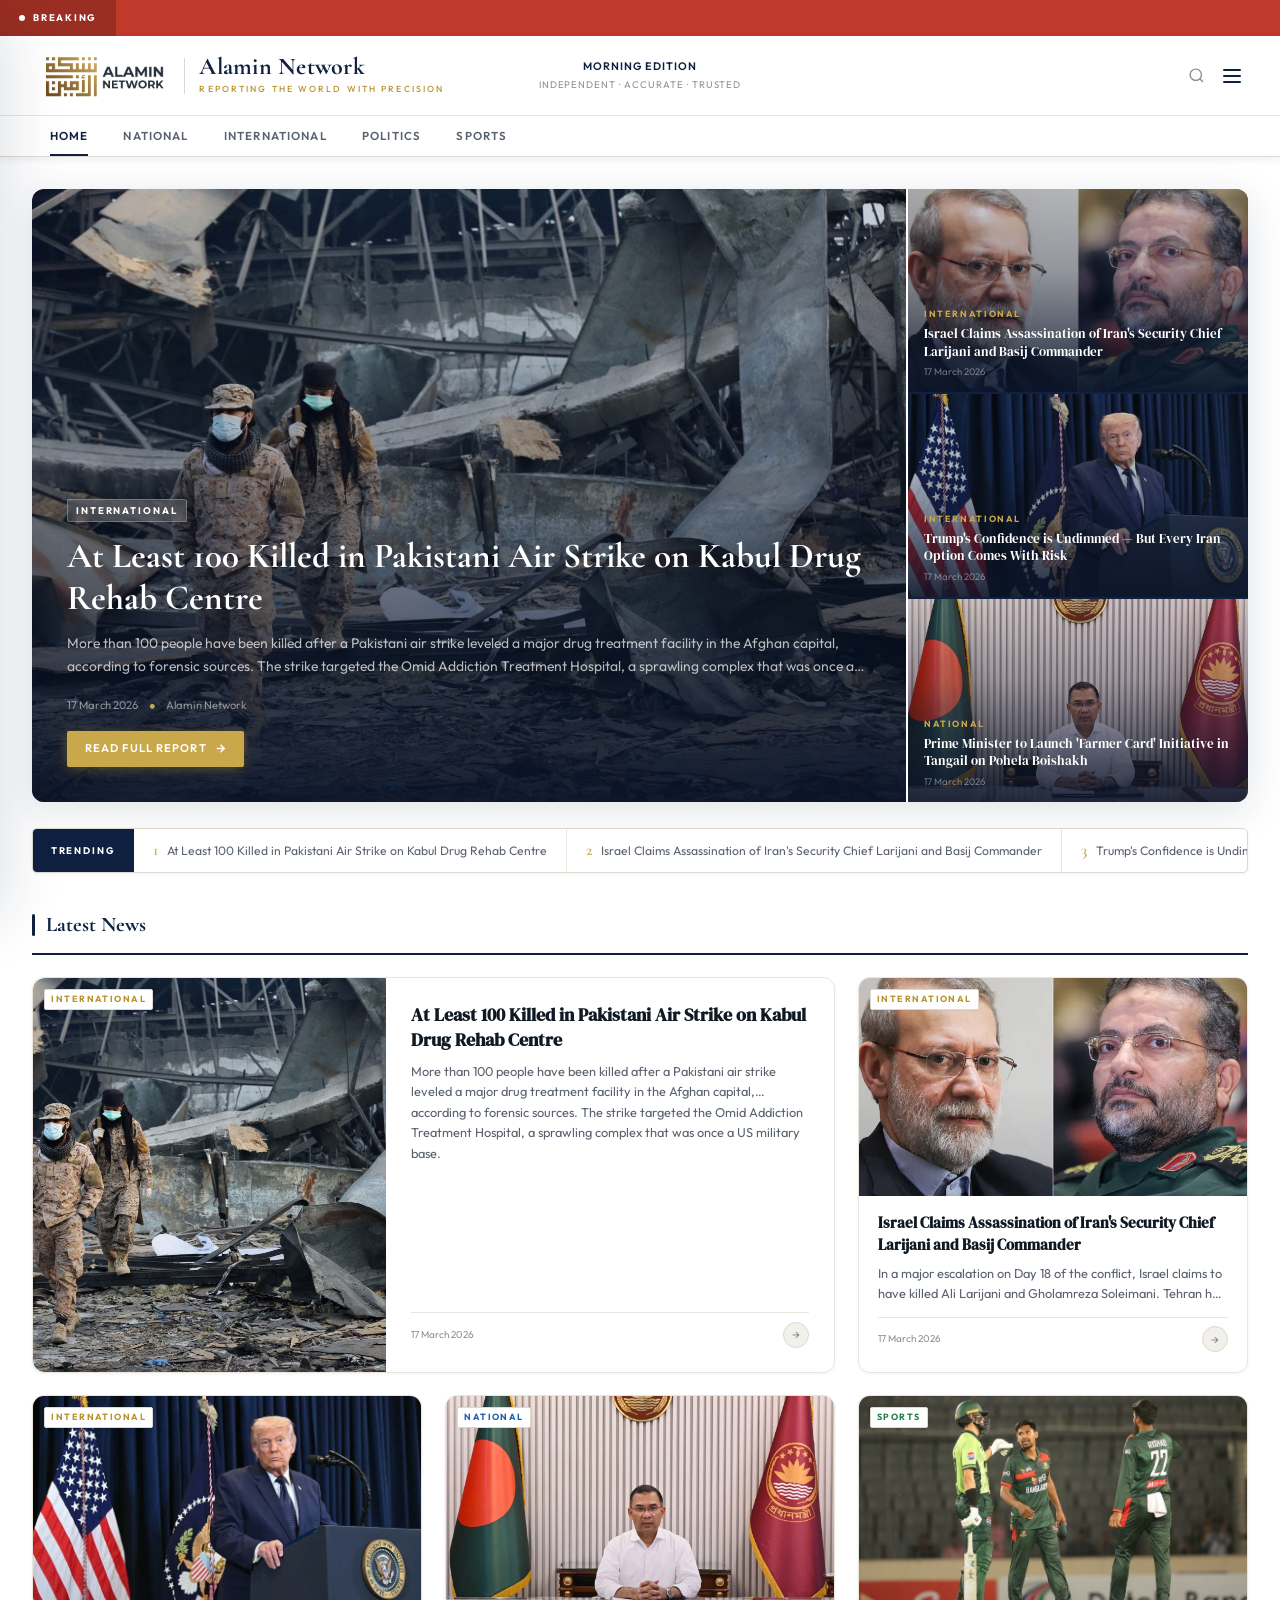
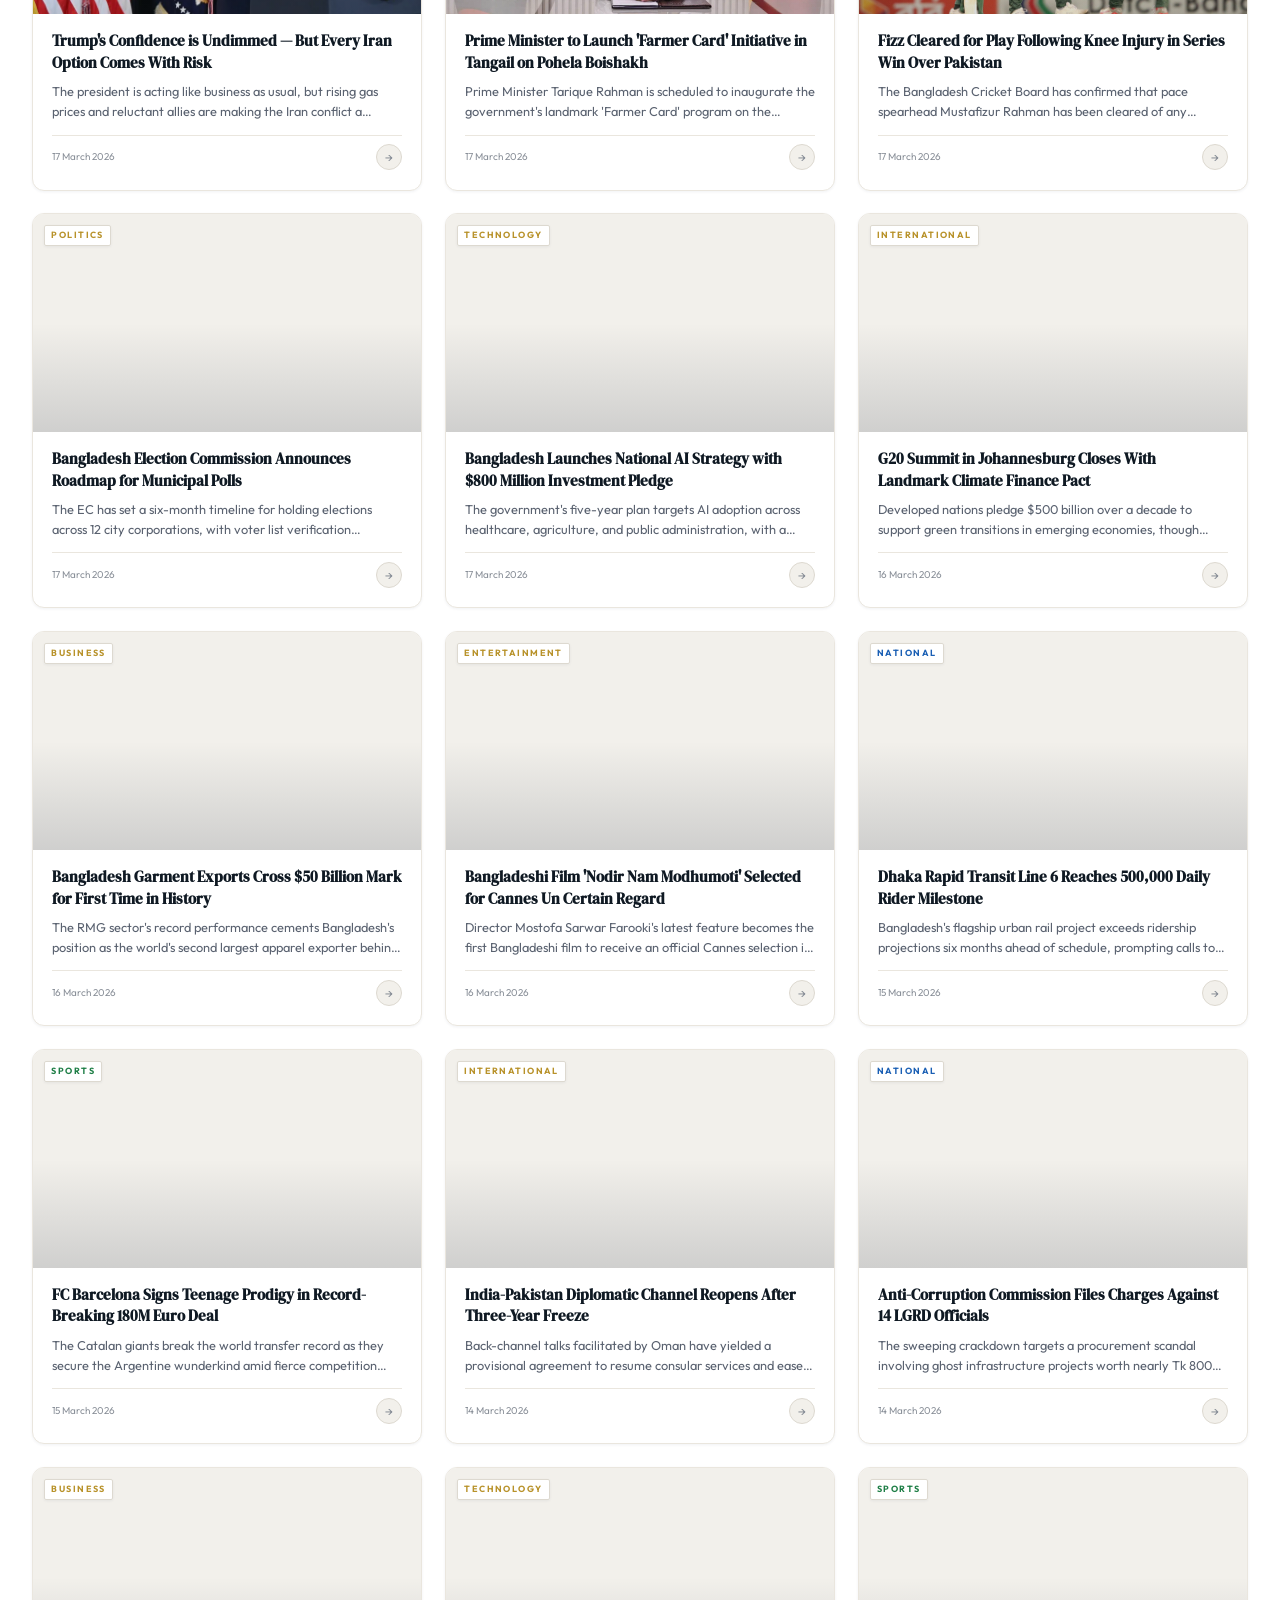
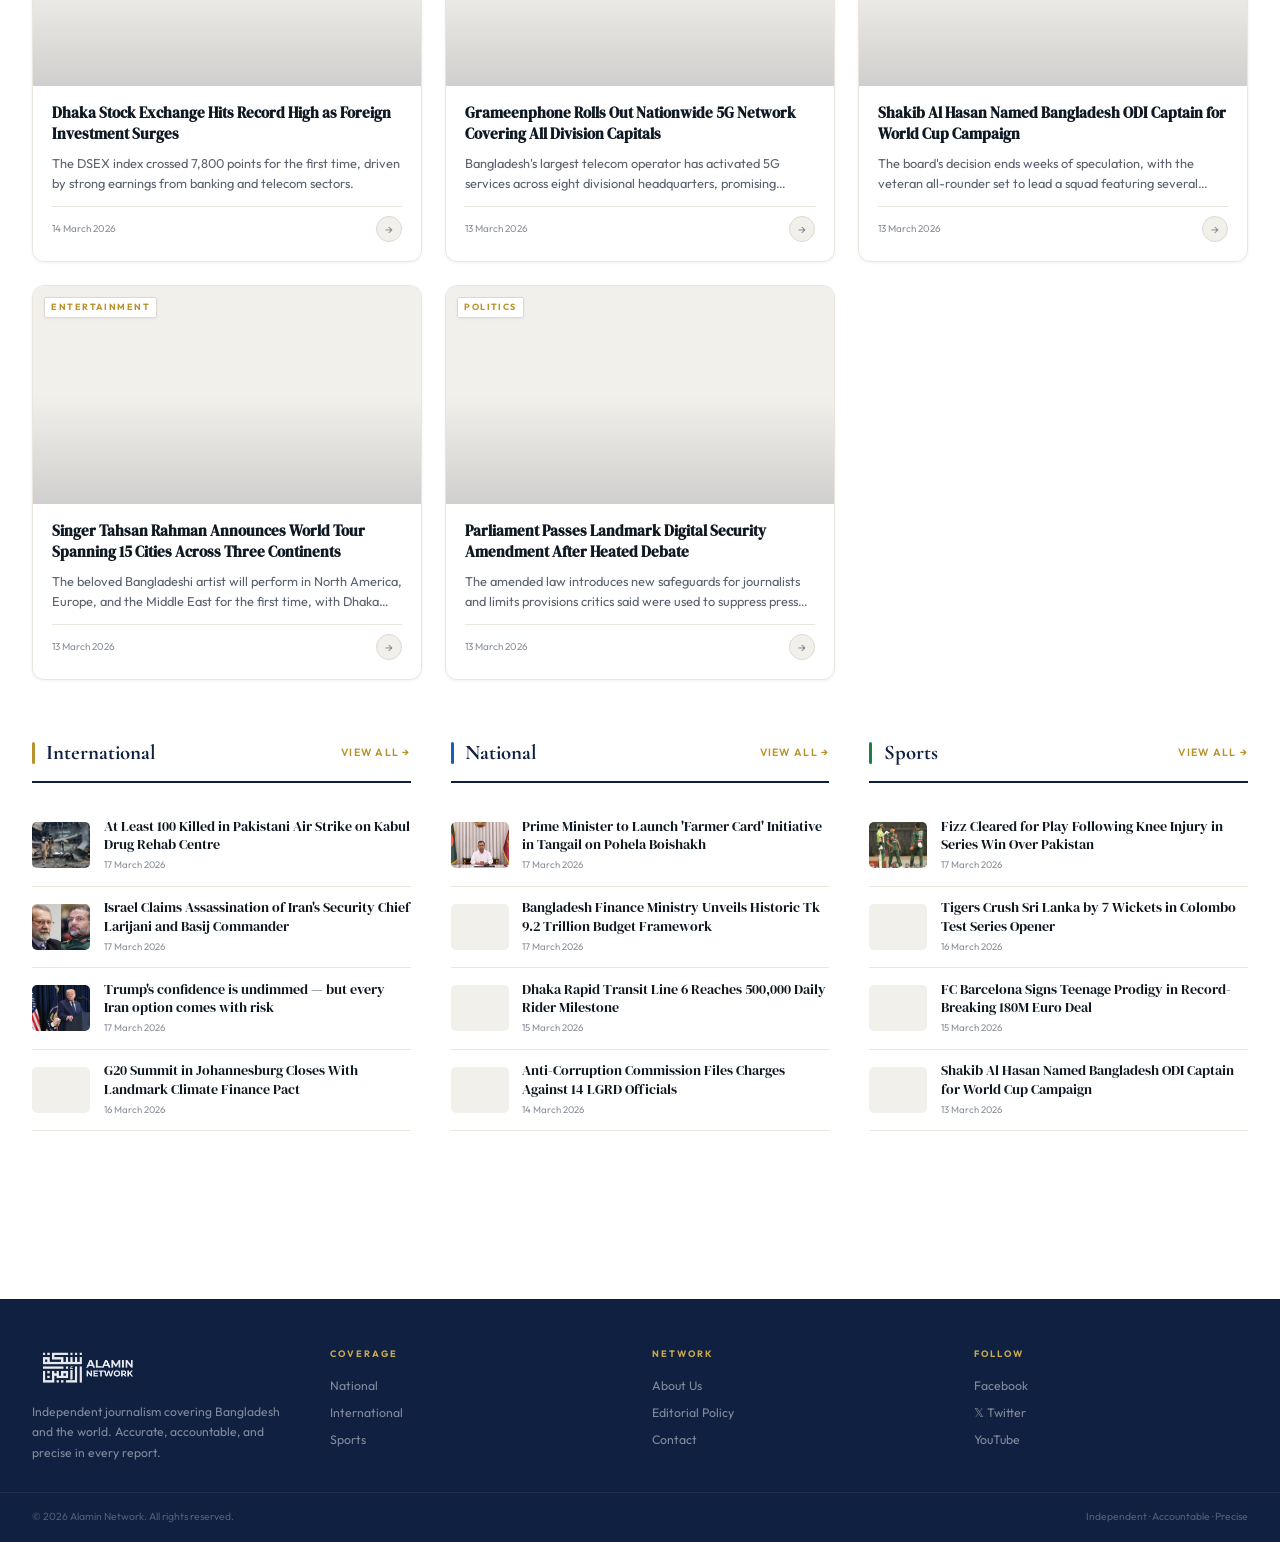
==== index.html @ 2fb2072c "Update index.html" ====
<!DOCTYPE html>
<html lang="en">
<head>
  <meta charset="UTF-8" />
  <meta name="viewport" content="width=device-width, initial-scale=1.0" />
  <meta name="description" content="Alamin Network — Breaking news, national, international and sports coverage." />
  <meta name="theme-color" content="#ffffff" />
  <meta property="og:site_name" content="Alamin Network" />
  <meta property="og:type" content="website" />
  <meta property="og:title" content="Alamin Network — World News" />
  <meta property="og:description" content="Breaking news, national, international and sports coverage from Bangladesh and around the world." />
  <meta property="og:image" content="https://raw.githubusercontent.com/mathcortex0/mathcortex/main/logo_alaminnetwork.png" />
  <meta name="twitter:card" content="summary_large_image" />
  <meta name="twitter:title" content="Alamin Network — World News" />
  <meta name="twitter:description" content="Breaking news from Bangladesh and around the world." />
  <title>Alamin Network — World News</title>
  <link rel="icon" type="image/png" href="anlogo.png" />
  <link rel="stylesheet" href="css/main.css" />
</head>
<body>

<!-- BREAKING BANNER -->
<div class="breaking-banner" id="breaking-banner">
  <div class="breaking-tag"><div class="breaking-dot"></div>Breaking</div>
  <div class="breaking-scroll"><span class="breaking-scroll-inner" id="breaking-inner"></span></div>
</div>

<!-- HEADER -->
<header class="site-header">
  <div class="header-brand-row">

    <!-- Logo -->
    <div class="header-logo">
      <img class="logo-img" src="logo_alaminnetwork.png" alt="Alamin Network" />
      <div class="logo-divider"></div>
      <div class="logo-text">
        <span class="logo-text-main">Alamin Network</span>
        <span class="logo-text-sub">Reporting the World With Precision</span>
      </div>
    </div>

    <!-- Edition -->
    <div class="edition-badge">
      <span class="edition-name" id="edition-name">Morning Edition</span>
      Independent · Accurate · Trusted
    </div>

    <!-- Actions -->
    <div class="header-actions">
      <button class="header-btn" onclick="openSearch()" title="Search">
        <svg width="17" height="17" viewBox="0 0 24 24" fill="none" stroke="currentColor" stroke-width="2"><circle cx="11" cy="11" r="8"/><path d="m21 21-4.35-4.35"/></svg>
      </button>
      <button class="hamburger-btn" id="hamburger-btn" onclick="openDrawer()" title="Menu">
        <span class="ham-bar"></span>
        <span class="ham-bar"></span>
        <span class="ham-bar"></span>
      </button>
    </div>

  </div>

  <!-- Category nav -->
  <nav class="cat-nav" id="cat-nav">
    <div class="cat-nav-inner">
      <a href="index.html" class="cat-link active">Home</a>
      <a href="category.html?cat=national"      class="cat-link" data-cat="national">National</a>
      <a href="category.html?cat=international" class="cat-link" data-cat="international">International</a>
      <a href="category.html?cat=politics"      class="cat-link" data-cat="politics">Politics</a>
      <a href="category.html?cat=sports"        class="cat-link" data-cat="sports">Sports</a>
    </div>
  </nav>
</header>

<!-- DRAWER BACKDROP -->
<div class="drawer-backdrop" id="drawer-backdrop"></div>

<!-- DRAWER -->
<nav class="drawer" id="drawer">
  <div class="drawer-head">
    <img class="drawer-logo" src="anlogo.png" alt="Alamin Network" />
    <button class="drawer-x" onclick="closeDrawer()">✕</button>
  </div>
  <div class="drawer-edition">
    <strong id="drawer-edition-name">Morning Edition</strong>
    Independent · Accurate · Trusted
  </div>
  <div>
    <div class="drawer-nav-label">News</div>
    <a href="index.html"                        class="drawer-link active" data-page="home"><span class="drawer-dot"></span>Home</a>
    <a href="category.html?cat=national"        class="drawer-link" data-cat="national"><span class="drawer-dot"></span>National</a>
    <a href="category.html?cat=international"   class="drawer-link" data-cat="international"><span class="drawer-dot"></span>International</a>
    <a href="category.html?cat=politics"        class="drawer-link" data-cat="politics"><span class="drawer-dot"></span>Politics</a>
    <a href="category.html?cat=business"        class="drawer-link" data-cat="business"><span class="drawer-dot"></span>Business</a>
  </div>
  <div>
    <div class="drawer-nav-label">More</div>
    <a href="category.html?cat=sports"          class="drawer-link" data-cat="sports"><span class="drawer-dot"></span>Sports</a>
    <a href="category.html?cat=technology"      class="drawer-link" data-cat="technology"><span class="drawer-dot"></span>Technology</a>
    <a href="category.html?cat=entertainment"   class="drawer-link" data-cat="entertainment"><span class="drawer-dot"></span>Entertainment</a>
  </div>
  <div class="drawer-foot">
    <div class="drawer-foot-title">Follow Us</div>
    <div class="drawer-social">
      <a href="#">Facebook</a>
      <a href="#">𝕏 Twitter</a>
      <a href="#">YouTube</a>
    </div>
  </div>
</nav>

<!-- SEARCH OVERLAY -->
<div class="search-overlay" id="search-overlay">
  <div class="search-box">
    <div class="search-box-label">Search Articles</div>
    <div class="search-input-row">
      <svg width="20" height="20" viewBox="0 0 24 24" fill="none" stroke="currentColor" stroke-width="2"><circle cx="11" cy="11" r="8"/><path d="m21 21-4.35-4.35"/></svg>
      <input type="text" id="search-input" placeholder="Type to search…" oninput="runSearch(this.value)" autocomplete="off" />
      <button class="search-close-btn" onclick="closeSearch()">✕</button>
    </div>
    <div id="search-results"></div>
  </div>
</div>

<!-- MAIN -->
<main class="site-main">

  <!-- HERO -->
  <section class="hero">
    <div class="hero-main" id="hero-main">
      <div style="width:100%;height:100%;min-height:420px" class="sk"></div>
    </div>
    <div class="hero-stack" id="hero-stack">
      <div style="flex:1" class="sk"></div>
      <div style="flex:1;margin-top:2px" class="sk"></div>
      <div style="flex:1;margin-top:2px" class="sk"></div>
    </div>
  </section>

  <!-- TRENDING -->
  <div class="trending">
    <div class="trending-label">Trending</div>
    <div class="trending-items" id="trending-items"></div>
  </div>

  <!-- LATEST NEWS -->
  <section>
    <div class="section-head">
      <div class="section-head-left">
        <div class="section-bar"></div>
        <h2 class="section-title">Latest News</h2>
      </div>
    </div>
    <div class="news-grid" id="news-grid"></div>
  </section>

  <!-- STRIPS -->
  <div class="cat-strips">
    <section>
      <div class="section-head">
        <div class="section-head-left">
          <div class="section-bar" style="background:var(--cat-int)"></div>
          <h2 class="section-title">International</h2>
        </div>
        <a href="category.html?cat=international" class="section-all">View All →</a>
      </div>
      <div class="strip-list" id="strip-international"></div>
    </section>
    <section>
      <div class="section-head">
        <div class="section-head-left">
          <div class="section-bar" style="background:var(--cat-nat)"></div>
          <h2 class="section-title">National</h2>
        </div>
        <a href="category.html?cat=national" class="section-all">View All →</a>
      </div>
      <div class="strip-list" id="strip-national"></div>
    </section>
    <section>
      <div class="section-head">
        <div class="section-head-left">
          <div class="section-bar" style="background:var(--cat-spt)"></div>
          <h2 class="section-title">Sports</h2>
        </div>
        <a href="category.html?cat=sports" class="section-all">View All →</a>
      </div>
      <div class="strip-list" id="strip-sports"></div>
    </section>
  </div>

</main>

<!-- FOOTER -->
<footer class="site-footer">
  <div class="footer-main">
    <div>
      <img class="footer-logo" src="logo_alaminnetwork.png" alt="Alamin Network" />
      <p class="footer-desc">Independent journalism covering Bangladesh and the world. Accurate, accountable, and precise in every report.</p>
    </div>
    <div>
      <div class="footer-col-title">Coverage</div>
      <div class="footer-links">
        <a href="category.html?cat=national">National</a>
        <a href="category.html?cat=international">International</a>
        <a href="category.html?cat=sports">Sports</a>
      </div>
    </div>
    <div>
      <div class="footer-col-title">Network</div>
      <div class="footer-links">
        <a href="about.html">About Us</a>
        <a href="#">Editorial Policy</a>
        <a href="#">Contact</a>
      </div>
    </div>
    <div>
      <div class="footer-col-title">Follow</div>
      <div class="footer-links">
        <a href="#">Facebook</a>
        <a href="#">𝕏 Twitter</a>
        <a href="#">YouTube</a>
      </div>
    </div>
  </div>
  <div class="footer-bottom">
    <span>© 2026 Alamin Network. All rights reserved.</span>
    <span>Independent · Accountable · Precise</span>
  </div>
</footer>

<script src="js/main.js"></script>
<script>initHomepage();</script>
</body>
</html>
---- css/main.css ----
/* =====================================================
   ALAMIN NETWORK — main.css
   Light editorial theme. Logo-friendly white background.
   ===================================================== */

@import url('https://fonts.googleapis.com/css2?family=Cormorant+Garamond:ital,wght@0,600;0,700;1,700&family=DM+Serif+Display&family=Outfit:wght@300;400;500;600&display=swap');

/* ── VARIABLES ─────────────────────────────────────── */
:root {
  --page:       #f7f5f0;
  --surface:    #ffffff;
  --surf-alt:   #f2f0eb;
  --surf-deep:  #e8e4dc;
  --border:     #ddd9d0;
  --border-lt:  #eae6de;

  --navy:       #0f2040;
  --navy-mid:   #1a3360;
  --navy-lt:    #254a82;

  --gold:       #b8922a;
  --gold-rich:  #c9a84c;
  --gold-pale:  #fdf6e8;
  --gold-bdr:   rgba(184,146,42,0.25);

  --text-1:     #0f1923;
  --text-2:     #2c3440;
  --text-3:     #5a6270;
  --text-4:     #8a9099;
  --text-5:     #b8bdc4;

  --cat-nat:    #1a5fb4;
  --cat-nat-bg: #eef4fd;
  --cat-int:    #b8922a;
  --cat-int-bg: #fdf6e8;
  --cat-spt:    #1e7e46;
  --cat-spt-bg: #edf7f1;

  --red:        #c0392b;

  --sh-xs: 0 1px 3px rgba(15,32,64,.06);
  --sh-sm: 0 2px 8px rgba(15,32,64,.08);
  --sh-md: 0 4px 20px rgba(15,32,64,.10);
  --sh-lg: 0 8px 40px rgba(15,32,64,.13);
  --sh-xl: 0 16px 60px rgba(15,32,64,.16);

  --display: 'Cormorant Garamond', Georgia, serif;
  --heading: 'DM Serif Display', Georgia, serif;
  --ui:      'Outfit', system-ui, sans-serif;

  --r:    5px;
  --r-lg: 12px;
  --ease: cubic-bezier(.4,0,.2,1);
  --spring: cubic-bezier(.34,1.56,.64,1);
}

/* ── RESET ─────────────────────────────────────────── */
*,*::before,*::after{box-sizing:border-box;margin:0;padding:0}
html{scroll-behavior:smooth;font-size:16px}
body{background:var(--page);color:var(--text-2);font-family:var(--ui);line-height:1.6;min-height:100vh;overflow-x:hidden}
a{color:inherit;text-decoration:none}
img{display:block;max-width:100%}
button{cursor:pointer;font-family:var(--ui);border:none;background:none}
::-webkit-scrollbar{width:5px}
::-webkit-scrollbar-track{background:var(--surf-alt)}
::-webkit-scrollbar-thumb{background:var(--border);border-radius:3px}
::-webkit-scrollbar-thumb:hover{background:var(--gold)}

/* ── BREAKING BANNER ───────────────────────────────── */
.breaking-banner{background:var(--red);display:none;align-items:center;height:36px;overflow:hidden}
.breaking-banner.visible{display:flex}
.breaking-tag{background:rgba(0,0,0,.2);color:#fff;font-family:var(--ui);font-size:.6rem;font-weight:700;letter-spacing:.18em;text-transform:uppercase;padding:0 1.2rem;height:100%;display:flex;align-items:center;gap:.5rem;flex-shrink:0;white-space:nowrap}
.breaking-dot{width:6px;height:6px;background:#fff;border-radius:50%;animation:blink 1s ease-in-out infinite}
@keyframes blink{0%,100%{opacity:1}50%{opacity:.3}}
.breaking-scroll{flex:1;overflow:hidden}
.breaking-scroll-inner{display:inline-block;white-space:nowrap;animation:marquee 30s linear infinite;font-family:var(--ui);font-size:.78rem;color:rgba(255,255,255,.92);padding-left:100%;line-height:36px}
@keyframes marquee{0%{transform:translateX(0)}100%{transform:translateX(-100%)}}

/* ── HEADER ────────────────────────────────────────── */
.site-header{position:sticky;top:0;z-index:200;background:var(--surface);border-bottom:1px solid var(--border);box-shadow:var(--sh-sm)}

.header-brand-row{max-width:1380px;margin:0 auto;padding:.85rem 2rem;display:grid;grid-template-columns:1fr auto 1fr;align-items:center;gap:1rem}

.header-logo{display:flex;align-items:center;gap:.9rem}
.logo-img{height:52px;width:auto;object-fit:contain}
.logo-divider{width:1px;height:36px;background:var(--border)}
.logo-text{display:flex;flex-direction:column}
.logo-text-main{font-family:var(--display);font-size:1.5rem;font-weight:700;color:var(--navy);line-height:1;letter-spacing:.01em}
.logo-text-sub{font-family:var(--ui);font-size:.55rem;font-weight:500;letter-spacing:.24em;color:var(--gold);text-transform:uppercase;margin-top:.2rem}

.edition-badge{text-align:center;font-family:var(--ui);font-size:.6rem;letter-spacing:.1em;color:var(--text-4);text-transform:uppercase}
.edition-name{display:block;color:var(--navy);font-weight:600;font-size:.68rem;margin-bottom:.1rem}

.header-actions{display:flex;justify-content:flex-end;align-items:center;gap:.2rem}
.header-btn{background:none;border:none;color:var(--text-4);padding:.45rem .5rem;font-size:.72rem;display:flex;align-items:center;gap:.35rem;font-family:var(--ui);border-radius:var(--r);transition:color .18s var(--ease)}
.header-btn:hover{color:var(--navy)}

/* Hamburger */
.hamburger-btn{background:none;border:none;width:32px;height:32px;display:flex;flex-direction:column;justify-content:center;align-items:center;gap:4px;border-radius:var(--r);transition:opacity .18s}
.hamburger-btn:hover{opacity:.6}
.ham-bar{width:18px;height:2px;background:var(--navy);border-radius:2px;transition:background .18s,transform .25s var(--ease),opacity .25s;display:block}
.hamburger-btn.open .ham-bar:nth-child(1){transform:translateY(6px) rotate(45deg)}
.hamburger-btn.open .ham-bar:nth-child(2){opacity:0;transform:scaleX(0)}
.hamburger-btn.open .ham-bar:nth-child(3){transform:translateY(-6px) rotate(-45deg)}

/* Category nav */
.cat-nav{border-top:1px solid var(--border-lt);background:var(--surface);overflow:hidden;max-height:44px;transition:max-height .3s var(--ease),opacity .3s var(--ease)}
.cat-nav.hidden{max-height:0;opacity:0}
.cat-nav-inner{max-width:1380px;margin:0 auto;padding:0 2rem;display:flex;align-items:center}
.cat-link{font-family:var(--ui);font-size:.72rem;font-weight:600;letter-spacing:.1em;text-transform:uppercase;color:var(--text-3);padding:.68rem 1.1rem;position:relative;transition:color .18s}
.cat-link::after{content:'';position:absolute;bottom:0;left:1.1rem;right:1.1rem;height:2px;background:var(--navy);transform:scaleX(0);transition:transform .22s var(--ease)}
.cat-link:hover{color:var(--navy)}
.cat-link:hover::after,.cat-link.active::after{transform:scaleX(1)}
.cat-link.active{color:var(--navy)}
.cat-link[data-cat="national"]::after{background:var(--cat-nat)}
.cat-link[data-cat="national"].active{color:var(--cat-nat)}
.cat-link[data-cat="international"]::after{background:var(--cat-int)}
.cat-link[data-cat="international"].active{color:var(--cat-int)}
.cat-link[data-cat="sports"]::after{background:var(--cat-spt)}
.cat-link[data-cat="sports"].active{color:var(--cat-spt)}
.cat-link[data-cat="politics"]::after{background:#7c3aed}
.cat-link[data-cat="politics"].active{color:#7c3aed}
.cat-link[data-cat="business"]::after{background:#0891b2}
.cat-link[data-cat="business"].active{color:#0891b2}
.cat-link[data-cat="technology"]::after{background:#0284c7}
.cat-link[data-cat="technology"].active{color:#0284c7}
.cat-link[data-cat="entertainment"]::after{background:#db2777}
.cat-link[data-cat="entertainment"].active{color:#db2777}

/* ── DRAWER ────────────────────────────────────────── */
.drawer-backdrop{position:fixed;inset:0;background:rgba(15,32,64,.45);backdrop-filter:blur(3px);z-index:300;opacity:0;pointer-events:none;transition:opacity .3s var(--ease)}
.drawer-backdrop.open{opacity:1;pointer-events:all}
.drawer{position:fixed;top:0;left:0;width:290px;height:100dvh;background:var(--surface);z-index:400;display:flex;flex-direction:column;box-shadow:var(--sh-xl);transform:translateX(-100%);transition:transform .32s var(--ease);overflow-y:auto}
.drawer.open{transform:translateX(0)}
.drawer-head{padding:1.1rem 1.4rem;border-bottom:1px solid var(--border-lt);display:flex;align-items:center;justify-content:space-between;flex-shrink:0}
.drawer-logo{height:36px;width:auto;object-fit:contain}
.drawer-x{background:var(--surf-alt);border:1px solid var(--border);border-radius:var(--r);width:30px;height:30px;display:flex;align-items:center;justify-content:center;font-size:1rem;color:var(--text-3);transition:background .18s,color .18s}
.drawer-x:hover{background:var(--navy);color:#fff;border-color:var(--navy)}
.drawer-edition{padding:.8rem 1.4rem;background:var(--surf-alt);border-bottom:1px solid var(--border-lt);font-family:var(--ui);font-size:.62rem;color:var(--text-4);letter-spacing:.06em}
.drawer-edition strong{display:block;color:var(--navy);font-size:.7rem;font-weight:600;margin-bottom:.1rem}
.drawer-nav-label{font-family:var(--ui);font-size:.55rem;font-weight:700;letter-spacing:.22em;text-transform:uppercase;color:var(--text-5);padding:.9rem 1.4rem .3rem}
.drawer-nav-label:not(:first-of-type){padding-top:1.2rem;margin-top:.3rem;border-top:1px solid var(--border-lt)}
.drawer-link{display:flex;align-items:center;gap:.8rem;padding:.8rem 1.4rem;font-family:var(--ui);font-size:.88rem;font-weight:500;color:var(--text-2);border-left:3px solid transparent;transition:background .18s,color .18s,border-color .18s,padding-left .18s}
.drawer-link:hover{background:var(--surf-alt);color:var(--navy);border-left-color:var(--navy);padding-left:1.7rem}
.drawer-link.active{color:var(--navy);font-weight:600;background:var(--surf-alt);border-left-color:var(--navy)}
.drawer-dot{width:8px;height:8px;border-radius:50%;flex-shrink:0;background:var(--navy)}
.drawer-link[data-cat="national"] .drawer-dot{background:var(--cat-nat)}
.drawer-link[data-cat="international"] .drawer-dot{background:var(--cat-int)}
.drawer-link[data-cat="sports"] .drawer-dot{background:var(--cat-spt)}
.drawer-link[data-cat="politics"] .drawer-dot{background:#7c3aed}
.drawer-link[data-cat="business"] .drawer-dot{background:#0891b2}
.drawer-link[data-cat="technology"] .drawer-dot{background:#0284c7}
.drawer-link[data-cat="entertainment"] .drawer-dot{background:#db2777}
.drawer-foot{padding:1.1rem 1.4rem;border-top:1px solid var(--border-lt);margin-top:auto;flex-shrink:0}
.drawer-foot-title{font-family:var(--ui);font-size:.55rem;font-weight:700;letter-spacing:.2em;text-transform:uppercase;color:var(--text-5);margin-bottom:.6rem}
.drawer-social{display:flex;gap:.4rem}
.drawer-social a{background:var(--surf-alt);border:1px solid var(--border);border-radius:var(--r);padding:.38rem .65rem;font-family:var(--ui);font-size:.7rem;color:var(--text-3);transition:background .18s,color .18s}
.drawer-social a:hover{background:var(--navy);color:#fff;border-color:var(--navy)}

/* ── SEARCH OVERLAY ────────────────────────────────── */
.search-overlay{position:fixed;inset:0;background:rgba(15,32,64,.55);backdrop-filter:blur(5px);z-index:500;display:none;align-items:flex-start;justify-content:center;padding-top:10vh}
.search-overlay.open{display:flex}
.search-box{background:var(--surface);border-radius:var(--r-lg);box-shadow:var(--sh-xl);padding:2.2rem 2.2rem 1.8rem;width:100%;max-width:640px;margin:0 1rem}
.search-box-label{font-family:var(--ui);font-size:.6rem;font-weight:700;letter-spacing:.22em;text-transform:uppercase;color:var(--gold);margin-bottom:1rem}
.search-input-row{display:flex;align-items:center;gap:.7rem;border-bottom:2px solid var(--navy);padding-bottom:.5rem;margin-bottom:1.2rem}
.search-input-row svg{color:var(--text-4);flex-shrink:0}
.search-input-row input{flex:1;border:none;outline:none;font-family:var(--display);font-size:1.5rem;font-weight:600;color:var(--text-1);background:transparent}
.search-input-row input::placeholder{color:var(--text-5)}
.search-close-btn{background:none;border:none;font-size:1.3rem;color:var(--text-4);cursor:pointer;transition:color .18s;flex-shrink:0}
.search-close-btn:hover{color:var(--navy)}
.search-result-item{display:flex;align-items:baseline;gap:.8rem;padding:.75rem 0;border-bottom:1px solid var(--border-lt);cursor:pointer;transition:padding-left .18s}
.search-result-item:hover{padding-left:.35rem}
.search-result-cat{font-family:var(--ui);font-size:.58rem;font-weight:700;letter-spacing:.16em;text-transform:uppercase;flex-shrink:0}
.search-result-title{font-family:var(--heading);font-size:.92rem;color:var(--text-1);line-height:1.35}
.cat-national{color:var(--cat-nat)}
.cat-international{color:var(--cat-int)}
.cat-sports{color:var(--cat-spt)}

/* ── MAIN ──────────────────────────────────────────── */
.site-main{max-width:1380px;margin:0 auto;padding:0 2rem 5rem}

/* ── HERO ──────────────────────────────────────────── */
.hero{display:grid;grid-template-columns:1fr 340px;gap:2px;margin:2rem 0 0;border-radius:var(--r-lg);overflow:hidden;box-shadow:var(--sh-lg);min-height:480px}
.hero-main{position:relative;overflow:hidden;cursor:pointer;background:var(--navy)}
.hero-main-img{width:100%;height:100%;object-fit:cover;min-height:380px;transition:transform .7s var(--ease);display:block}
.hero-main:hover .hero-main-img{transform:scale(1.03)}
.hero-main-overlay{position:absolute;inset:0;background:linear-gradient(to top,rgba(10,20,40,.94) 0%,rgba(10,20,40,.5) 45%,rgba(10,20,40,.08) 75%,transparent 100%)}
.hero-content{position:absolute;bottom:0;left:0;right:0;padding:2.2rem}
.hero-cat{display:inline-flex;align-items:center;font-family:var(--ui);font-size:.6rem;font-weight:700;letter-spacing:.2em;text-transform:uppercase;padding:.28em .8em;border-radius:2px;margin-bottom:.8rem;background:rgba(255,255,255,.15);backdrop-filter:blur(6px);color:#fff;border:1px solid rgba(255,255,255,.25)}
.hero-title{font-family:var(--display);font-size:clamp(1.5rem,3vw,2.2rem);font-weight:700;line-height:1.2;color:#fff;margin-bottom:.8rem}
.hero-summary{font-family:var(--ui);font-size:.87rem;color:rgba(255,255,255,.7);line-height:1.65;margin-bottom:1.2rem;display:-webkit-box;-webkit-line-clamp:2;-webkit-box-orient:vertical;overflow:hidden}
.hero-meta{font-family:var(--ui);font-size:.7rem;color:rgba(255,255,255,.5);display:flex;align-items:center;gap:.7rem}
.hero-meta-dot{font-size:.4rem;color:var(--gold-rich)}
.hero-read-btn{display:inline-flex;align-items:center;gap:.45rem;background:var(--gold-rich);color:#fff;font-family:var(--ui);font-size:.7rem;font-weight:600;letter-spacing:.1em;text-transform:uppercase;padding:.55rem 1.1rem;border-radius:2px;margin-top:1rem;transition:background .18s,transform .2s var(--spring);box-shadow:0 2px 12px rgba(184,146,42,.4)}
.hero-read-btn:hover{background:var(--gold);transform:translateX(3px)}

.hero-stack{display:flex;flex-direction:column;gap:2px;background:var(--navy)}
.hero-stack-item{position:relative;overflow:hidden;flex:1;cursor:pointer}
.hero-stack-img{width:100%;height:100%;object-fit:cover;min-height:148px;transition:transform .5s var(--ease);opacity:.85;display:block}
.hero-stack-item:hover .hero-stack-img{transform:scale(1.05);opacity:1}
.hero-stack-overlay{position:absolute;inset:0;background:linear-gradient(to top,rgba(10,20,40,.88) 0%,rgba(10,20,40,.2) 60%,transparent 100%)}
.hero-stack-content{position:absolute;bottom:0;left:0;right:0;padding:.8rem 1rem}
.stack-cat{font-family:var(--ui);font-size:.56rem;font-weight:700;letter-spacing:.18em;text-transform:uppercase;color:var(--gold-rich);margin-bottom:.25rem}
.stack-title{font-family:var(--heading);font-size:.84rem;line-height:1.3;color:#fff;display:-webkit-box;-webkit-line-clamp:2;-webkit-box-orient:vertical;overflow:hidden}
.stack-date{font-family:var(--ui);font-size:.6rem;color:rgba(255,255,255,.4);margin-top:.25rem}

/* ── TRENDING ───────────────────────────────────────── */
.trending{display:flex;align-items:stretch;background:var(--surface);border:1px solid var(--border);border-radius:var(--r);margin:1.6rem 0 2.2rem;overflow:hidden;box-shadow:var(--sh-xs)}
.trending-label{background:var(--navy);color:#fff;font-family:var(--ui);font-size:.6rem;font-weight:700;letter-spacing:.2em;text-transform:uppercase;padding:.75rem 1.1rem;white-space:nowrap;flex-shrink:0;display:flex;align-items:center}
.trending-items{display:flex;overflow-x:auto;scrollbar-width:none;flex:1}
.trending-items::-webkit-scrollbar{display:none}
.trending-item{display:flex;align-items:center;gap:.55rem;padding:.75rem 1.2rem;border-right:1px solid var(--border-lt);white-space:nowrap;font-size:.76rem;color:var(--text-3);transition:background .18s,color .18s;flex-shrink:0;font-family:var(--ui)}
.trending-item:hover{background:var(--surf-alt);color:var(--navy)}
.trending-num{font-family:var(--display);font-size:1rem;font-weight:700;color:var(--gold);line-height:1;opacity:.7}

/* ── SECTION HEADER ────────────────────────────────── */
.section-head{display:flex;align-items:center;justify-content:space-between;margin-bottom:1.4rem;padding-bottom:.7rem;border-bottom:2px solid var(--navy)}
.section-head-left{display:flex;align-items:center;gap:.7rem}
.section-bar{width:3px;height:22px;border-radius:2px;background:var(--navy)}
.section-title{font-family:var(--display);font-size:1.3rem;font-weight:700;color:var(--navy)}
.section-all{font-family:var(--ui);font-size:.66rem;font-weight:600;letter-spacing:.12em;text-transform:uppercase;color:var(--gold);display:flex;align-items:center;gap:.3rem;transition:gap .18s,color .18s}
.section-all:hover{gap:.55rem;color:var(--navy)}

/* ── NEWS GRID ─────────────────────────────────────── */
.news-grid{display:grid;grid-template-columns:repeat(3,1fr);gap:1.4rem;margin-bottom:3.5rem}
.news-grid .news-card:first-child{grid-column:span 2;flex-direction:row}
.news-grid .news-card:first-child .card-img-wrap{width:44%;flex-shrink:0;aspect-ratio:auto;border-radius:var(--r-lg) 0 0 var(--r-lg)}
.news-grid .news-card:first-child .card-body{padding:1.5rem 1.6rem;border-radius:0 var(--r-lg) var(--r-lg) 0}
.news-grid .news-card:first-child .card-title{font-size:1.15rem;-webkit-line-clamp:4}

.news-card{display:flex;flex-direction:column;background:var(--surface);border:1px solid var(--border-lt);border-radius:var(--r-lg);overflow:hidden;box-shadow:var(--sh-xs);transition:box-shadow .22s var(--ease),transform .22s var(--ease),border-color .22s;cursor:pointer;animation:rise .45s var(--ease) both}
.news-card:hover{box-shadow:var(--sh-lg);transform:translateY(-4px);border-color:var(--border)}
@keyframes rise{from{opacity:0;transform:translateY(18px)}to{opacity:1;transform:translateY(0)}}
.news-card:nth-child(1){animation-delay:.04s}
.news-card:nth-child(2){animation-delay:.08s}
.news-card:nth-child(3){animation-delay:.12s}
.news-card:nth-child(4){animation-delay:.16s}
.news-card:nth-child(5){animation-delay:.20s}
.news-card:nth-child(6){animation-delay:.24s}
.news-card:nth-child(7){animation-delay:.28s}

.card-img-wrap{position:relative;overflow:hidden;aspect-ratio:16/9;background:var(--surf-alt)}
.card-img{width:100%;height:100%;object-fit:cover;transition:transform .5s var(--ease);display:block}
.news-card:hover .card-img{transform:scale(1.04)}
.card-img-overlay{position:absolute;inset:0;background:linear-gradient(to top,rgba(10,20,40,.15) 0%,transparent 50%)}
.card-chip{position:absolute;top:.7rem;left:.7rem;font-family:var(--ui);font-size:.56rem;font-weight:700;letter-spacing:.16em;text-transform:uppercase;padding:.25em .7em;border-radius:2px;background:var(--surface);border:1px solid var(--border);box-shadow:var(--sh-xs)}
.chip-national{color:var(--cat-nat)}
.chip-international{color:var(--cat-int)}
.chip-sports{color:var(--cat-spt)}

.card-body{padding:1rem 1.2rem 1.2rem;display:flex;flex-direction:column;gap:.5rem;flex:1}
.card-title{font-family:var(--heading);font-size:.96rem;line-height:1.38;color:var(--text-1);display:-webkit-box;-webkit-line-clamp:3;-webkit-box-orient:vertical;overflow:hidden;transition:color .18s}
.news-card:hover .card-title{color:var(--navy)}
.card-summary{font-family:var(--ui);font-size:.8rem;color:var(--text-3);line-height:1.6;display:-webkit-box;-webkit-line-clamp:2;-webkit-box-orient:vertical;overflow:hidden;flex:1}
.card-footer{display:flex;align-items:center;justify-content:space-between;margin-top:.3rem;padding-top:.55rem;border-top:1px solid var(--border-lt)}
.card-date{font-family:var(--ui);font-size:.62rem;color:var(--text-4)}
.card-arrow{width:26px;height:26px;border-radius:50%;background:var(--surf-alt);border:1px solid var(--border);display:flex;align-items:center;justify-content:center;color:var(--text-4);font-size:.75rem;transition:background .2s,color .2s,transform .2s var(--spring)}
.news-card:hover .card-arrow{background:var(--navy);border-color:var(--navy);color:#fff;transform:translateX(2px)}

/* ── CATEGORY STRIPS ───────────────────────────────── */
.cat-strips{display:grid;grid-template-columns:repeat(3,1fr);gap:2.5rem;margin-bottom:3.5rem}
.strip-list{display:flex;flex-direction:column}
.strip-item{display:grid;grid-template-columns:58px 1fr;gap:.85rem;align-items:center;padding:.8rem 0;border-bottom:1px solid var(--border-lt);cursor:pointer;transition:padding-left .18s}
.strip-item:hover{padding-left:.4rem}
.strip-img{width:58px;height:46px;object-fit:cover;border-radius:var(--r);background:var(--surf-alt);display:block}
.strip-title{font-family:var(--heading);font-size:.85rem;line-height:1.35;color:var(--text-1);display:-webkit-box;-webkit-line-clamp:2;-webkit-box-orient:vertical;overflow:hidden;transition:color .18s}
.strip-item:hover .strip-title{color:var(--navy-lt)}
.strip-date{font-family:var(--ui);font-size:.6rem;color:var(--text-4);margin-top:.18rem}

/* ── CATEGORY PAGE ─────────────────────────────────── */
.cat-page-hero{padding:2.2rem 0 1.8rem;border-bottom:1px solid var(--border);margin-bottom:2.2rem}
.cat-page-hero-inner{display:flex;align-items:flex-end;justify-content:space-between;gap:2rem}
.cat-page-label{font-family:var(--ui);font-size:.6rem;font-weight:600;letter-spacing:.28em;text-transform:uppercase;color:var(--gold);margin-bottom:.5rem}
.cat-page-title{font-family:var(--display);font-size:clamp(2rem,5vw,3.8rem);font-weight:700;color:var(--navy);line-height:1;letter-spacing:-.02em}
.cat-page-count{font-family:var(--display);font-size:5rem;font-weight:700;color:var(--surf-deep);line-height:1}

.cat-list{display:flex;flex-direction:column}
.cat-list-item{display:grid;grid-template-columns:108px 1fr auto;align-items:center;gap:1.3rem;padding:1.2rem 0;border-bottom:1px solid var(--border-lt);cursor:pointer;transition:padding-left .18s;animation:rise .38s var(--ease) both}
.cat-list-item:hover{padding-left:.4rem}
.cat-list-img{width:108px;height:67px;object-fit:cover;border-radius:var(--r);background:var(--surf-alt);display:block}
.cat-list-title{font-family:var(--heading);font-size:1.04rem;line-height:1.35;color:var(--text-1);transition:color .18s}
.cat-list-item:hover .cat-list-title{color:var(--navy)}
.cat-list-meta{font-family:var(--ui);font-size:.63rem;color:var(--text-4);margin-top:.28rem}
.cat-list-arrow{font-size:1.3rem;color:var(--text-5);transition:color .18s,transform .18s var(--spring)}
.cat-list-item:hover .cat-list-arrow{color:var(--navy);transform:translateX(4px)}

/* ── ARTICLE PAGE ──────────────────────────────────── */
.article-progress{position:fixed;top:0;left:0;height:3px;background:linear-gradient(90deg,var(--navy),var(--gold-rich));width:0%;z-index:999;transition:width .1s linear;box-shadow:0 0 8px rgba(184,146,42,.4)}

.article-wrap{display:grid;grid-template-columns:1fr 285px;gap:3.5rem;align-items:start;padding:2.2rem 0 5rem}

.article-hero-wrap{position:relative;border-radius:var(--r-lg);overflow:hidden;margin-bottom:2rem;aspect-ratio:16/7;background:var(--surf-alt);box-shadow:var(--sh-md)}
.article-hero-img{width:100%;height:100%;object-fit:cover;display:block}
.article-hero-caption{position:absolute;bottom:0;left:0;right:0;padding:.5rem .9rem;background:rgba(15,32,64,.6);backdrop-filter:blur(8px);font-family:var(--ui);font-size:.62rem;color:rgba(255,255,255,.7);font-style:italic}

.article-cat-row{display:flex;align-items:center;gap:.65rem;margin-bottom:1rem}
.article-cat-pill{font-family:var(--ui);font-size:.6rem;font-weight:700;letter-spacing:.18em;text-transform:uppercase;padding:.28em .85em;border-radius:30px;border:1.5px solid currentColor;background:transparent}
.article-breaking{background:rgba(192,57,43,.08);border:1px solid rgba(192,57,43,.25);color:var(--red);font-family:var(--ui);font-size:.58rem;font-weight:700;letter-spacing:.16em;text-transform:uppercase;padding:.28em .85em;border-radius:30px}

.article-title{font-family:var(--display);font-size:clamp(1.8rem,4vw,2.75rem);font-weight:700;line-height:1.18;color:var(--navy);margin-bottom:1.3rem;letter-spacing:-.01em}

.article-meta-bar{display:flex;align-items:center;flex-wrap:wrap;gap:.9rem;padding:.85rem 0;border-top:2px solid var(--navy);border-bottom:1px solid var(--border);margin-bottom:2rem}
.article-meta-item{font-family:var(--ui);font-size:.7rem;color:var(--text-4);display:flex;align-items:center;gap:.32rem}
.article-meta-sep{color:var(--text-5);font-size:.4rem}

.article-body{font-family:var(--display);font-size:1.08rem;line-height:1.9;color:var(--text-2)}
.article-body p{margin-bottom:1.5rem}
.article-body p:first-of-type::first-letter{float:left;font-family:var(--display);font-size:4.2rem;font-weight:700;line-height:.8;color:var(--navy);margin:.06em .1em 0 0}
.article-body blockquote{border-left:3px solid var(--gold-rich);margin:2rem 0;padding:1rem 1.4rem;background:var(--surf-alt);border-radius:0 var(--r) var(--r) 0;font-style:italic;color:var(--navy-mid)}

/* Sidebar */
.article-sidebar{position:sticky;top:120px;display:flex;flex-direction:column;gap:1.4rem}
.sidebar-block{background:var(--surface);border:1px solid var(--border);border-radius:var(--r-lg);padding:1.2rem;box-shadow:var(--sh-xs)}
.sidebar-block-title{font-family:var(--ui);font-size:.58rem;font-weight:700;letter-spacing:.22em;text-transform:uppercase;color:var(--navy);margin-bottom:.9rem;padding-bottom:.6rem;border-bottom:2px solid var(--navy)}
.related-item{display:flex;gap:.7rem;align-items:flex-start;padding:.65rem 0;border-bottom:1px solid var(--border-lt);cursor:pointer;transition:padding-left .18s}
.related-item:hover{padding-left:.28rem}
.related-item:last-child{border-bottom:none}
.related-item-img{width:44px;height:44px;object-fit:cover;border-radius:var(--r);flex-shrink:0;background:var(--surf-alt);display:block}
.related-item-title{font-family:var(--heading);font-size:.8rem;line-height:1.35;color:var(--text-1);display:-webkit-box;-webkit-line-clamp:3;-webkit-box-orient:vertical;overflow:hidden;transition:color .18s}
.related-item:hover .related-item-title{color:var(--navy)}
.share-btns{display:flex;flex-direction:column;gap:.42rem}
.share-btn{display:flex;align-items:center;gap:.55rem;background:var(--surf-alt);border:1px solid var(--border);border-radius:var(--r);color:var(--text-3);font-family:var(--ui);font-size:.73rem;padding:.55rem .85rem;transition:all .18s;text-align:left}
.share-btn:hover{background:var(--navy);border-color:var(--navy);color:#fff}
.share-btn.dl{border-color:var(--gold-bdr);color:var(--gold);background:var(--gold-pale)}
.share-btn.dl:hover{background:var(--gold-rich);border-color:var(--gold-rich);color:#fff}

/* ── SKELETON ──────────────────────────────────────── */
@keyframes shimmer{0%{background-position:-400px 0}100%{background-position:400px 0}}
.sk{background:linear-gradient(90deg,var(--surf-alt) 0%,var(--border-lt) 50%,var(--surf-alt) 100%);background-size:400px 100%;animation:shimmer 1.5s infinite;border-radius:3px}

/* ── FOOTER ────────────────────────────────────────── */
.site-footer{background:var(--navy);margin-top:2rem}
.footer-main{max-width:1380px;margin:0 auto;padding:3rem 2rem 1.8rem;display:grid;grid-template-columns:250px 1fr 1fr 1fr;gap:3rem}
.footer-logo{height:40px;width:auto;filter:brightness(0) invert(1);opacity:.9;margin-bottom:.9rem;display:block}
.footer-desc{font-family:var(--ui);font-size:.76rem;color:rgba(255,255,255,.48);line-height:1.7}
.footer-col-title{font-family:var(--ui);font-size:.58rem;font-weight:700;letter-spacing:.22em;text-transform:uppercase;color:var(--gold-rich);margin-bottom:.9rem}
.footer-links{display:flex;flex-direction:column;gap:.45rem}
.footer-links a{font-family:var(--ui);font-size:.77rem;color:rgba(255,255,255,.48);transition:color .18s,padding-left .18s}
.footer-links a:hover{color:#fff;padding-left:.3rem}
.footer-bottom{max-width:1380px;margin:0 auto;padding:1rem 2rem;border-top:1px solid rgba(255,255,255,.07);display:flex;justify-content:space-between;align-items:center;font-family:var(--ui);font-size:.65rem;color:rgba(255,255,255,.28)}

/* ── RESPONSIVE ────────────────────────────────────── */
@media(max-width:1100px){
  .hero{grid-template-columns:1fr}
  .hero-stack{display:none}
  .news-grid{grid-template-columns:repeat(2,1fr)}
  .news-grid .news-card:first-child{grid-column:span 2;flex-direction:column}
  .news-grid .news-card:first-child .card-img-wrap{width:100%;aspect-ratio:16/9;border-radius:var(--r-lg) var(--r-lg) 0 0}
  .news-grid .news-card:first-child .card-body{border-radius:0 0 var(--r-lg) var(--r-lg)}
  .cat-strips{grid-template-columns:1fr 1fr}
  .article-wrap{grid-template-columns:1fr}
  .article-sidebar{position:static}
  .footer-main{grid-template-columns:1fr 1fr}
}
@media(max-width:768px){
  .site-main{padding:0 1rem 4rem}
  .header-brand-row{grid-template-columns:1fr auto;padding:.65rem 1rem}
  .edition-badge{display:none}
  .cat-nav{display:none}
  .logo-text{display:none}
  .logo-divider{display:none}
  .logo-img{height:40px}
  .news-grid{grid-template-columns:1fr;gap:1rem}
  .news-grid .news-card:first-child{grid-column:span 1}
  .hero{margin:1rem 0 0}
  .cat-list-item{grid-template-columns:80px 1fr}
  .cat-list-arrow{display:none}
  .cat-list-img{width:80px;height:50px}
  .article-title{font-size:1.6rem}
  .footer-main{grid-template-columns:1fr;gap:1.8rem}
  .footer-bottom{flex-direction:column;gap:.4rem;text-align:center}
}
@media(max-width:480px){
  .trending{display:none}
  .hero-summary{display:none}
  .hero-content{padding:1.2rem}
  .section-head{flex-direction:column;align-items:flex-start;gap:.4rem}
  .article-meta-bar{gap:.5rem}
  .header-brand-row{padding:.55rem 1rem}
}

/* ── PRINT ─────────────────────────────────────────── */
@media print{
  .site-header,.breaking-banner,.article-progress,.article-sidebar,.site-footer,.share-btns,.trending{display:none!important}
  .article-wrap{grid-template-columns:1fr!important}
  body{background:#fff!important}
  .article-body{color:#000!important}
}
  body{background:#fff!important}
  .article-body{color:#000!important}
}
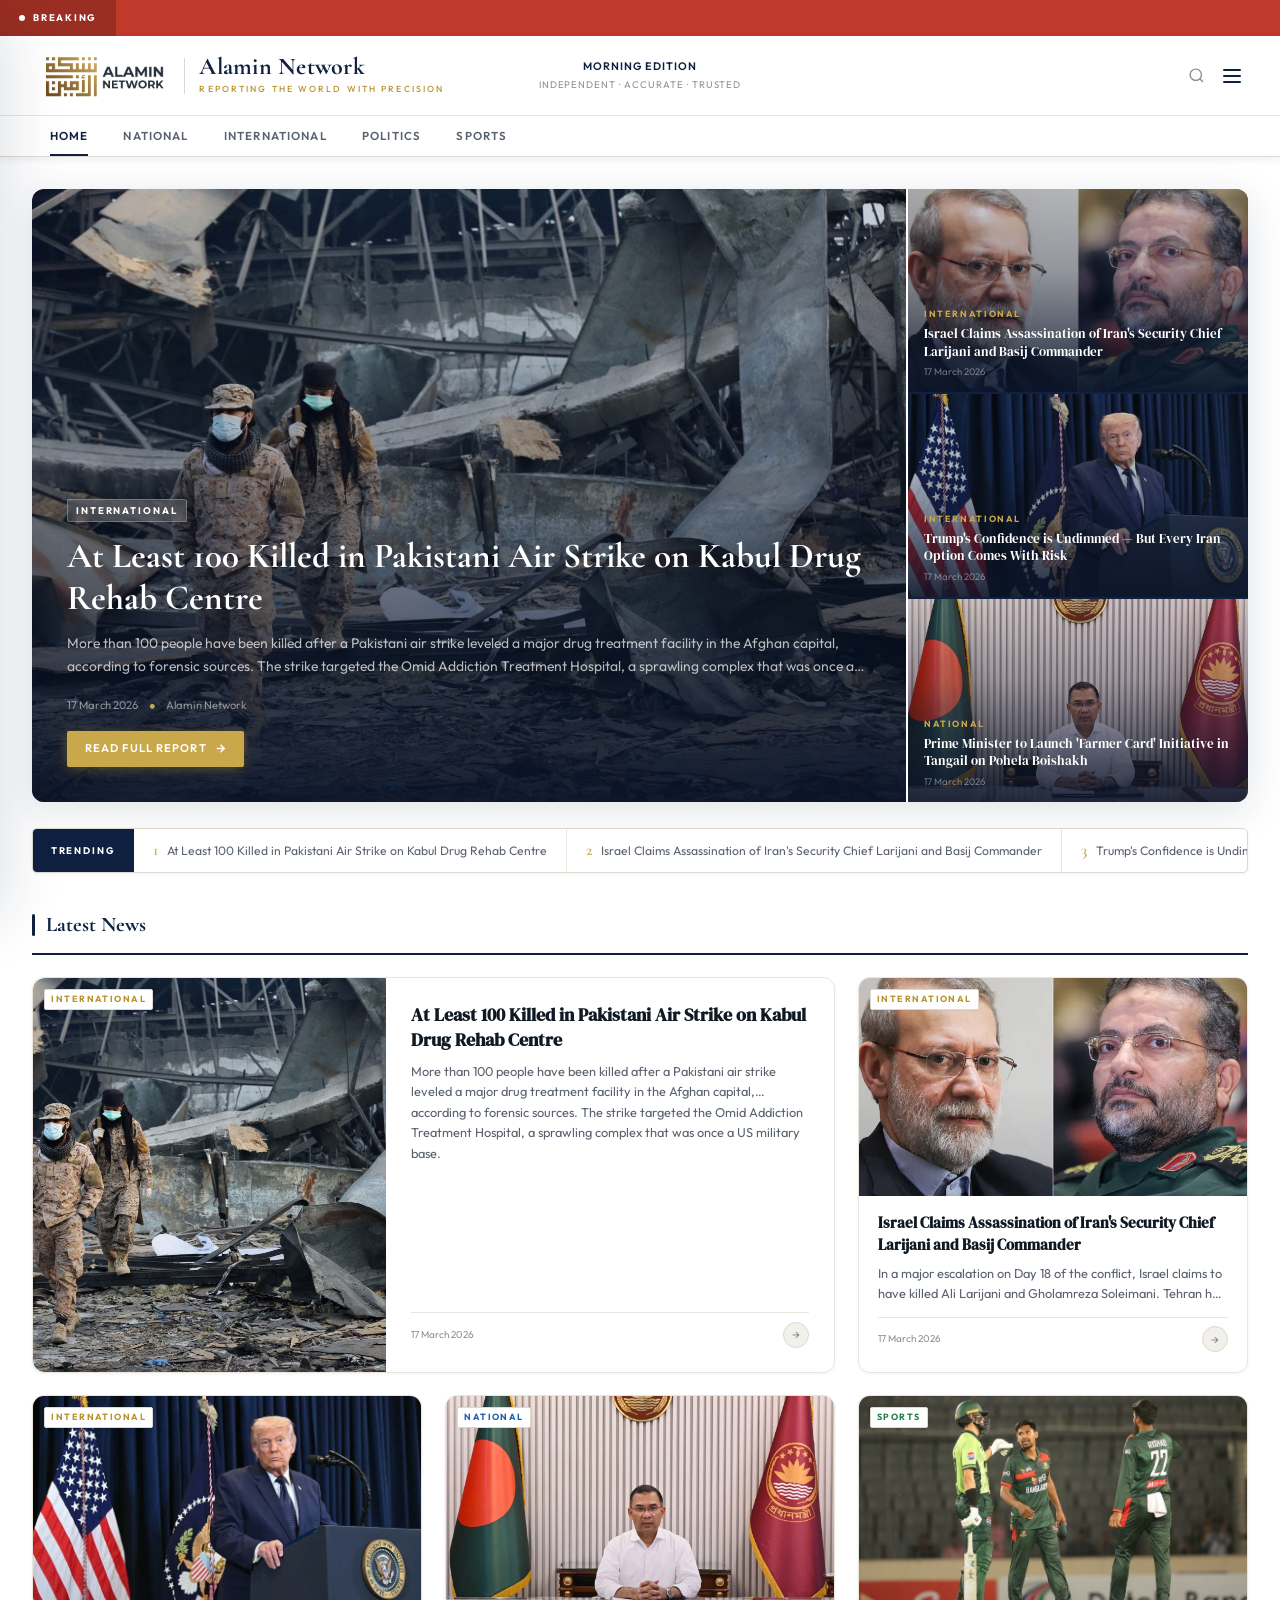
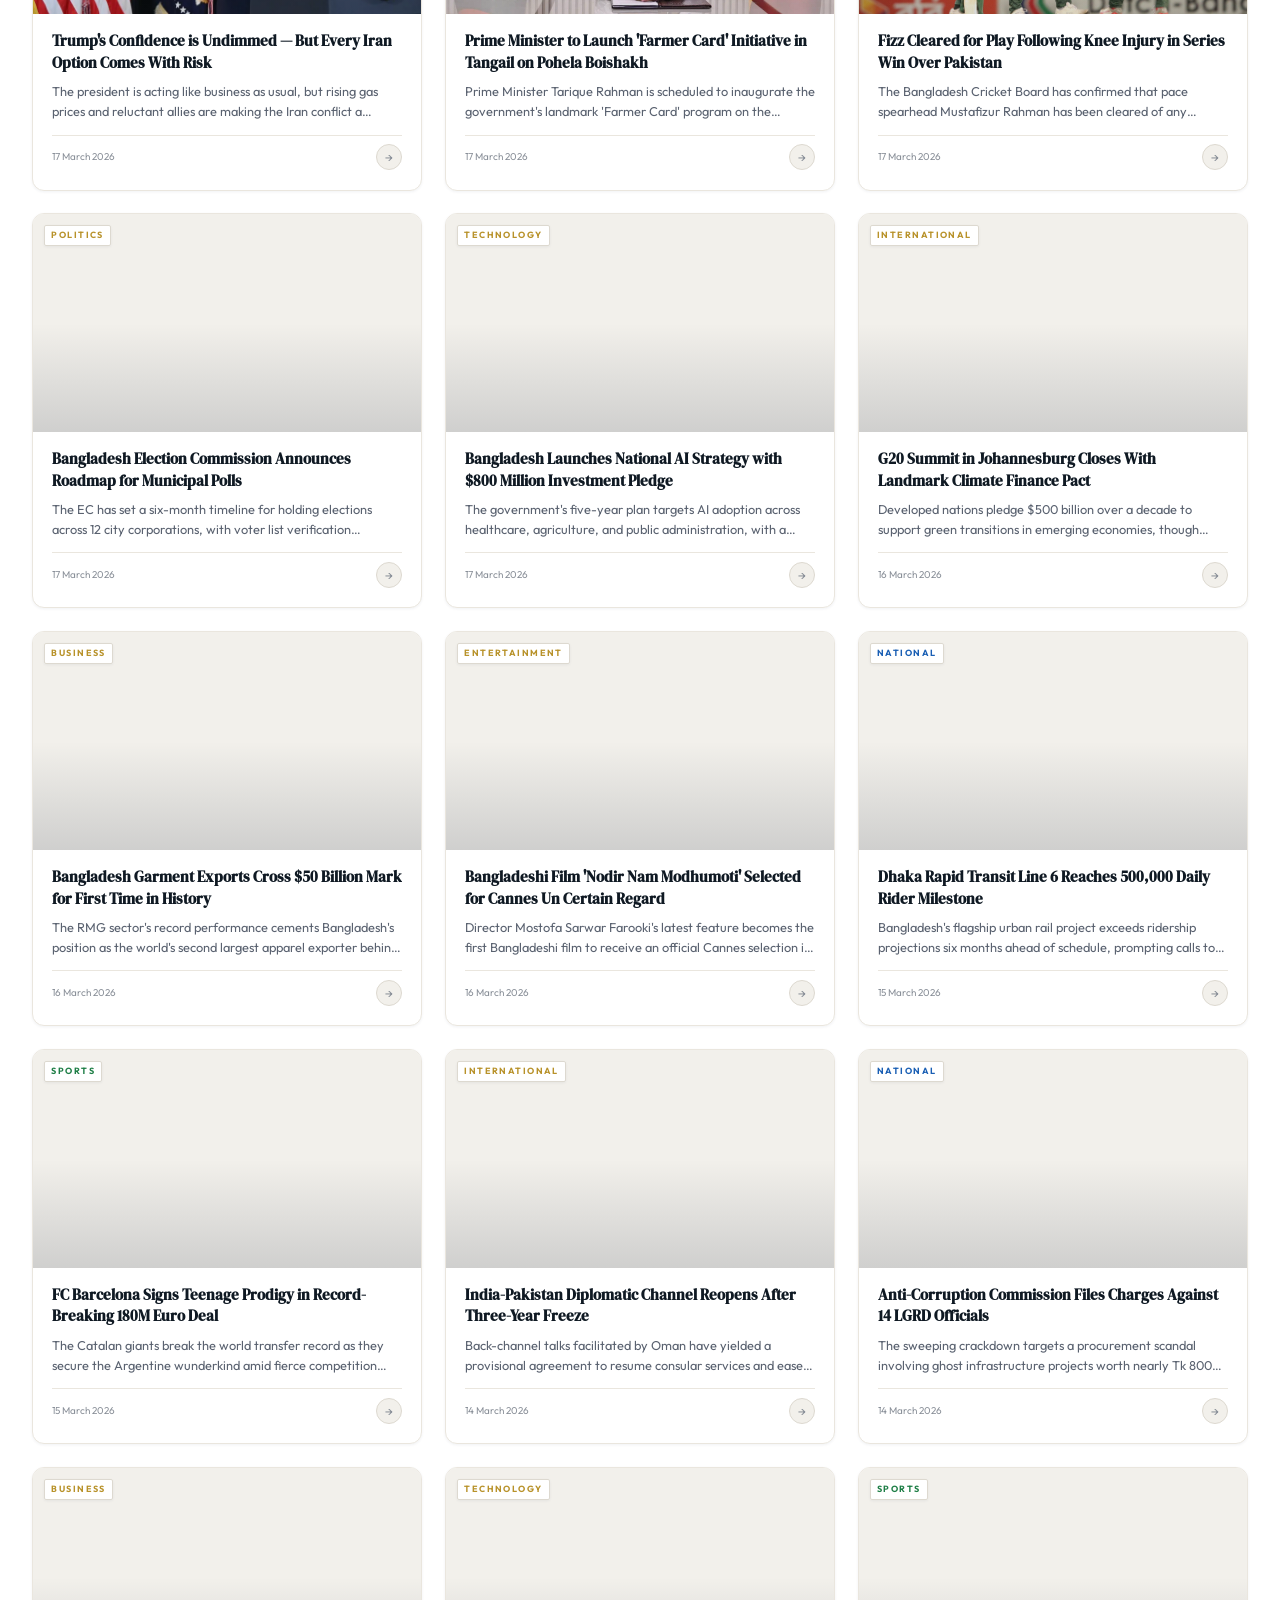
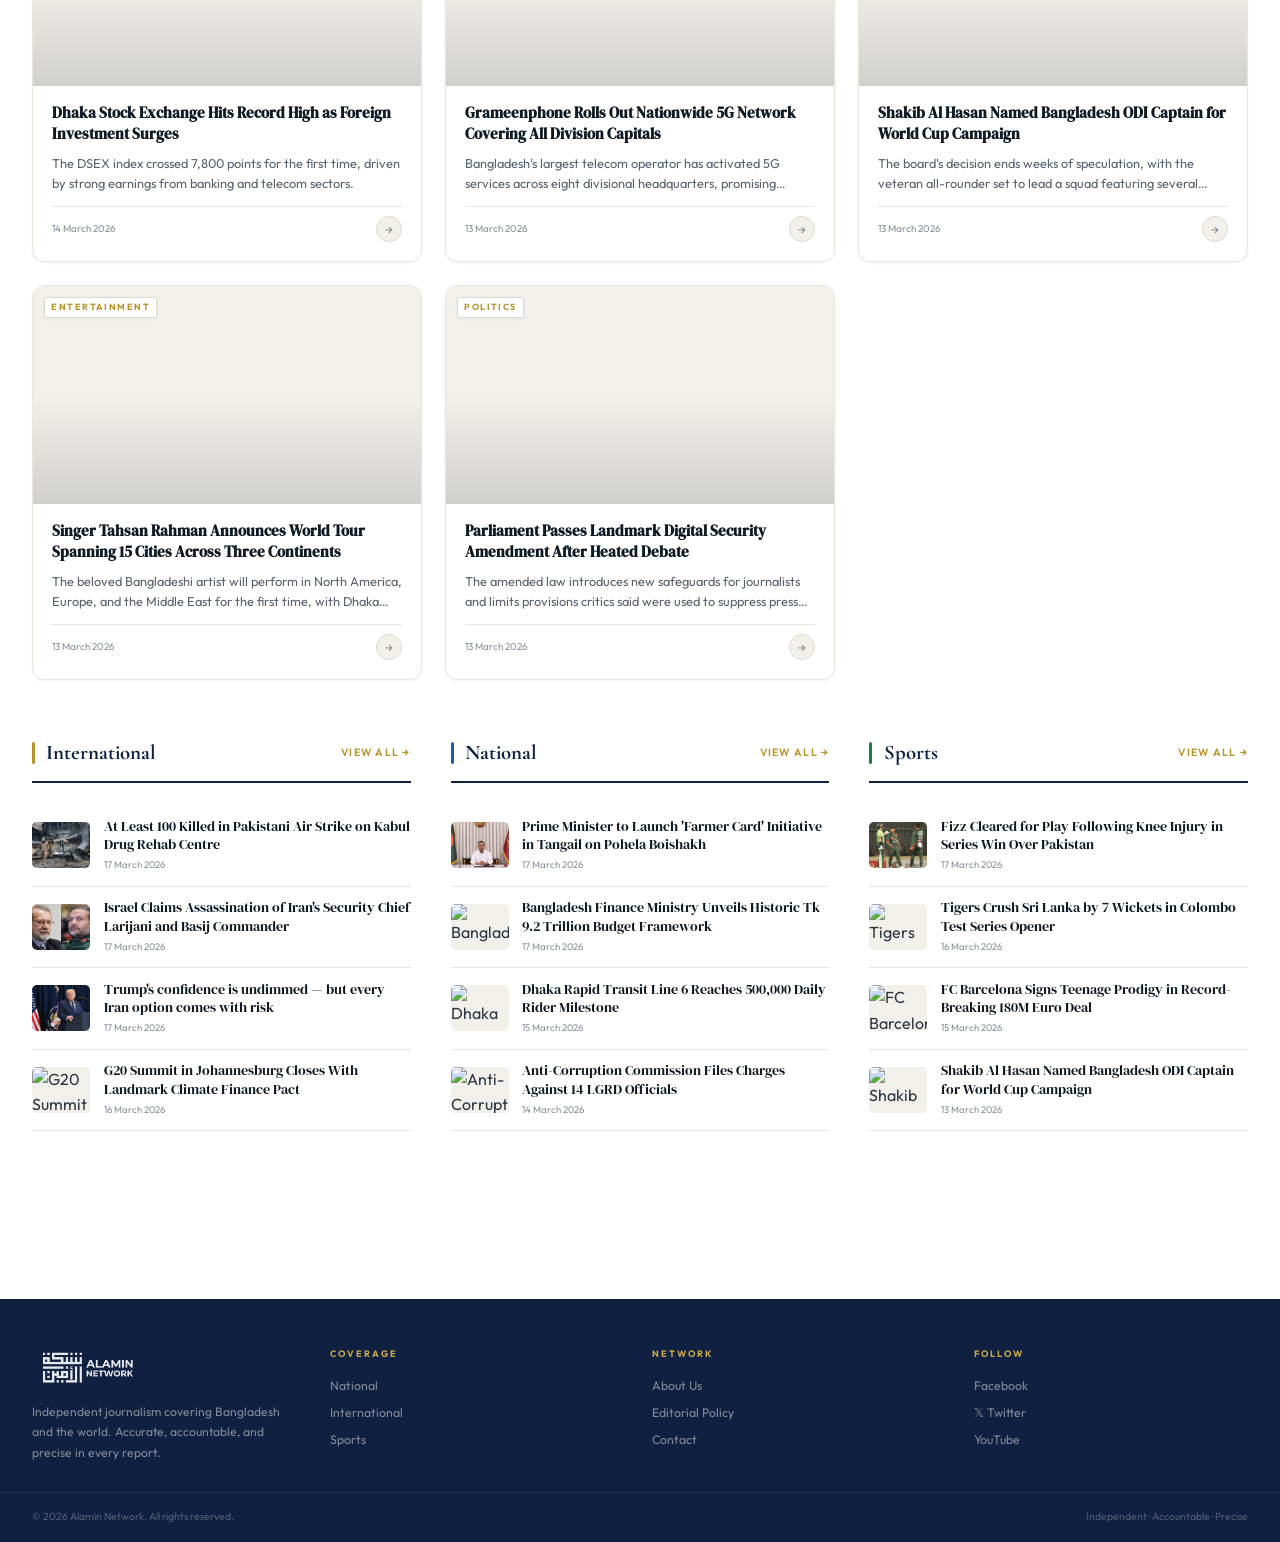
==== commit 4290b285: "Update index.html" ====
--- a/index.html
+++ b/index.html
@@ -77,7 +77,7 @@
 <!-- DRAWER -->
 <nav class="drawer" id="drawer">
   <div class="drawer-head">
-    <img class="drawer-logo" src="anlogo.png" alt="Alamin Network" />
+    <img class="drawer-logo" src="logo_alaminnetwork.png" alt="Alamin Network" />
     <button class="drawer-x" onclick="closeDrawer()">✕</button>
   </div>
   <div class="drawer-edition">
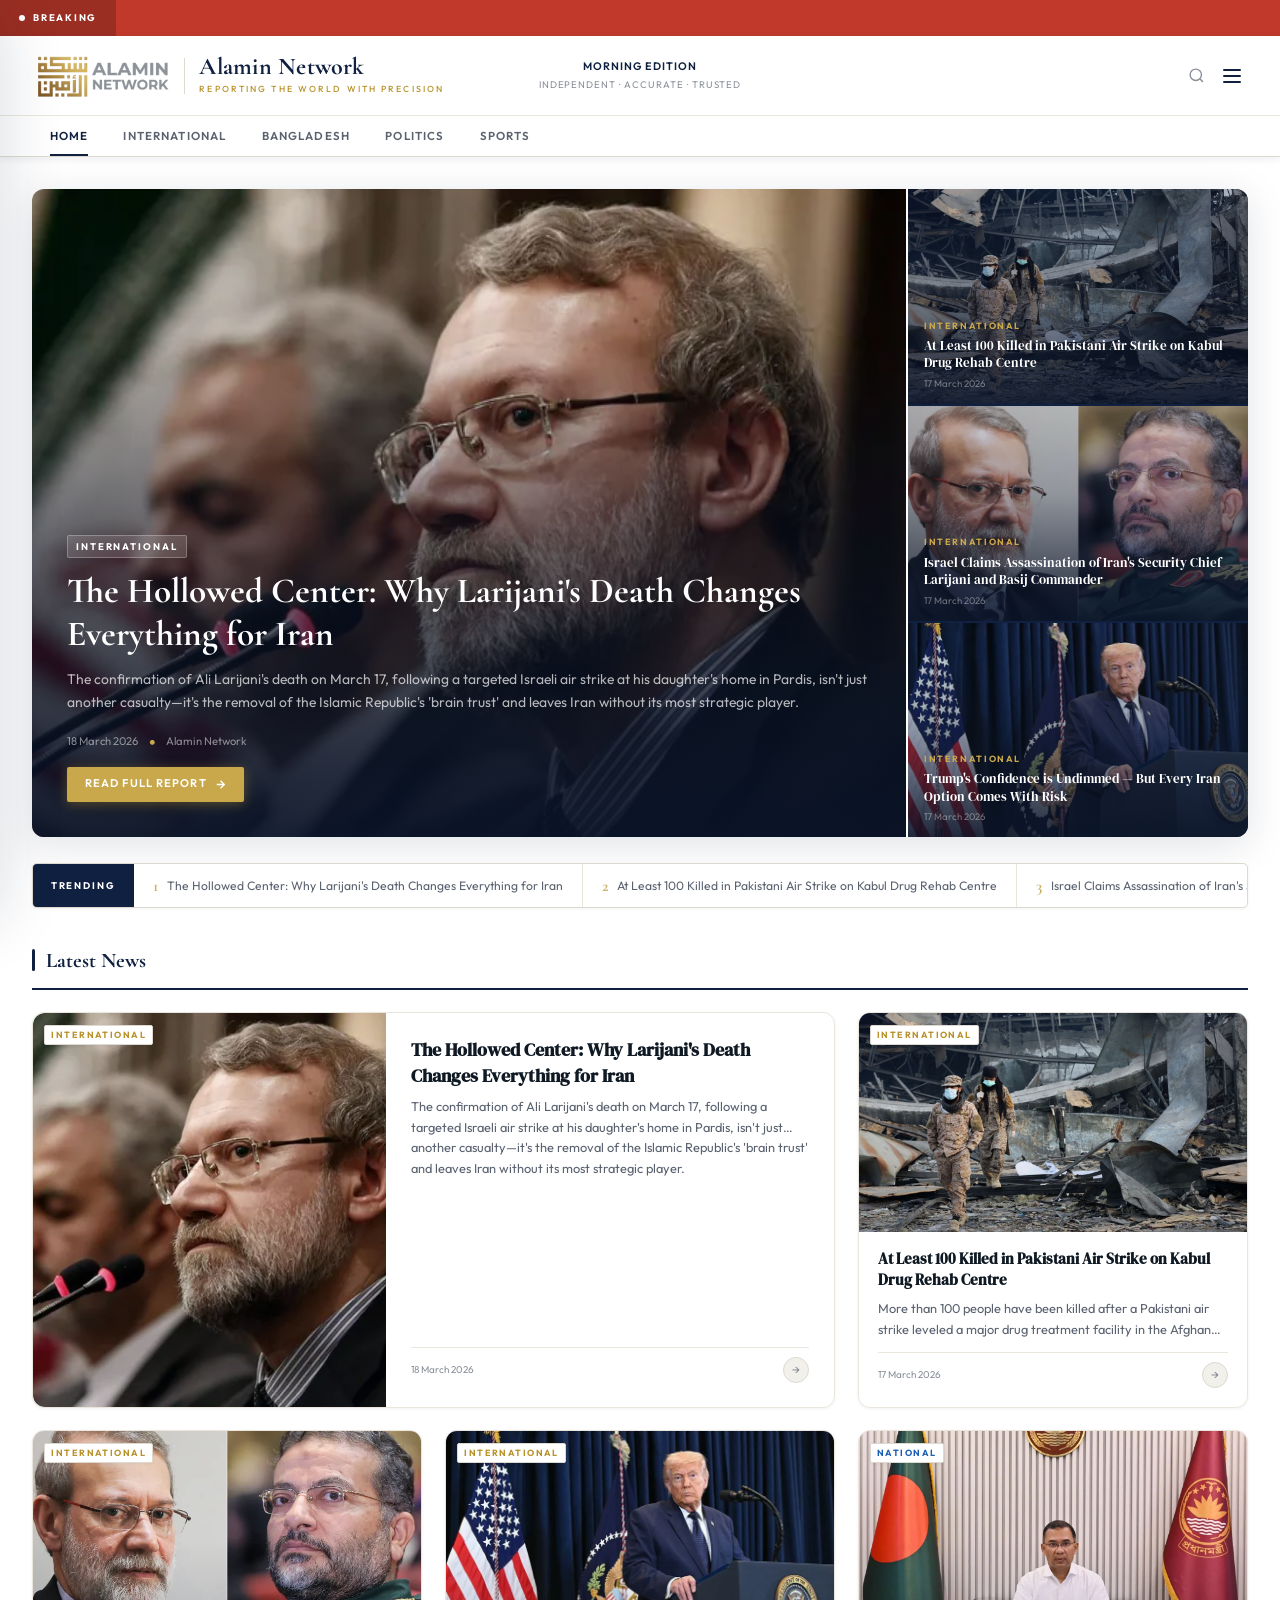
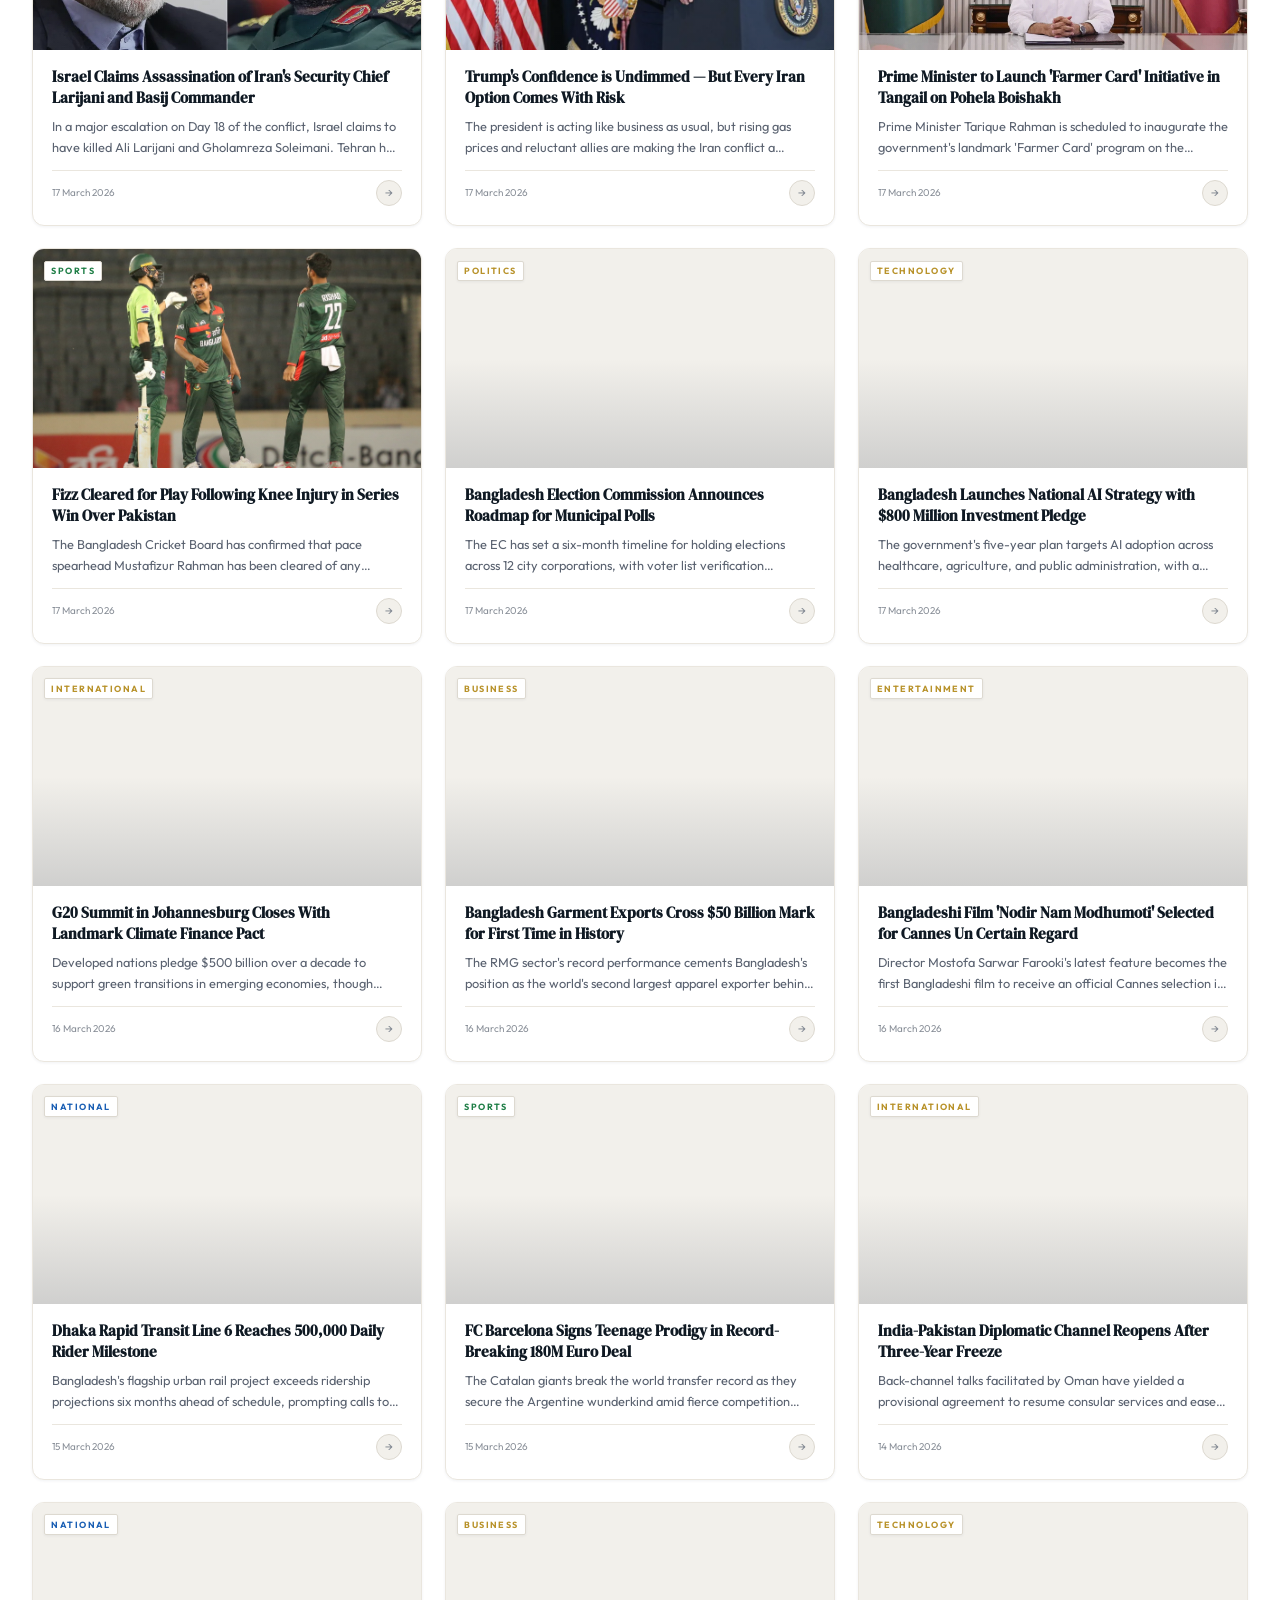
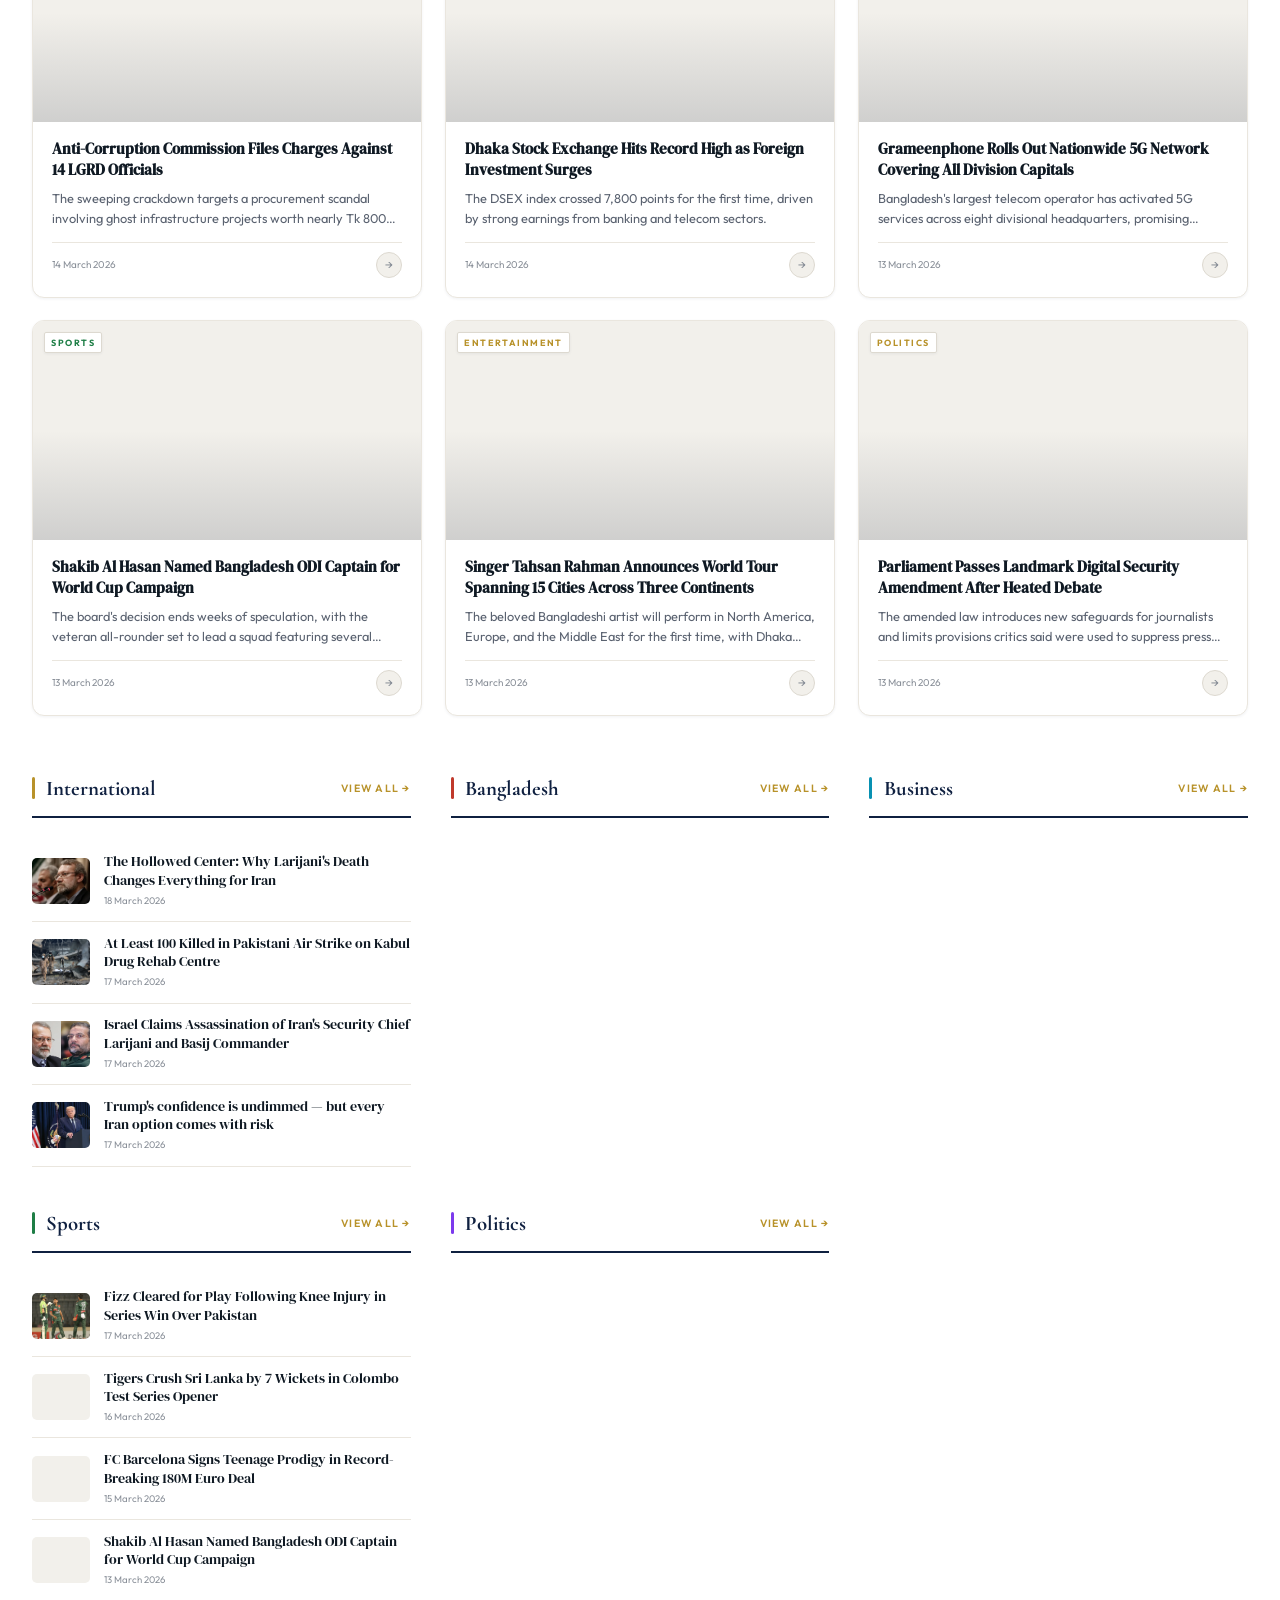
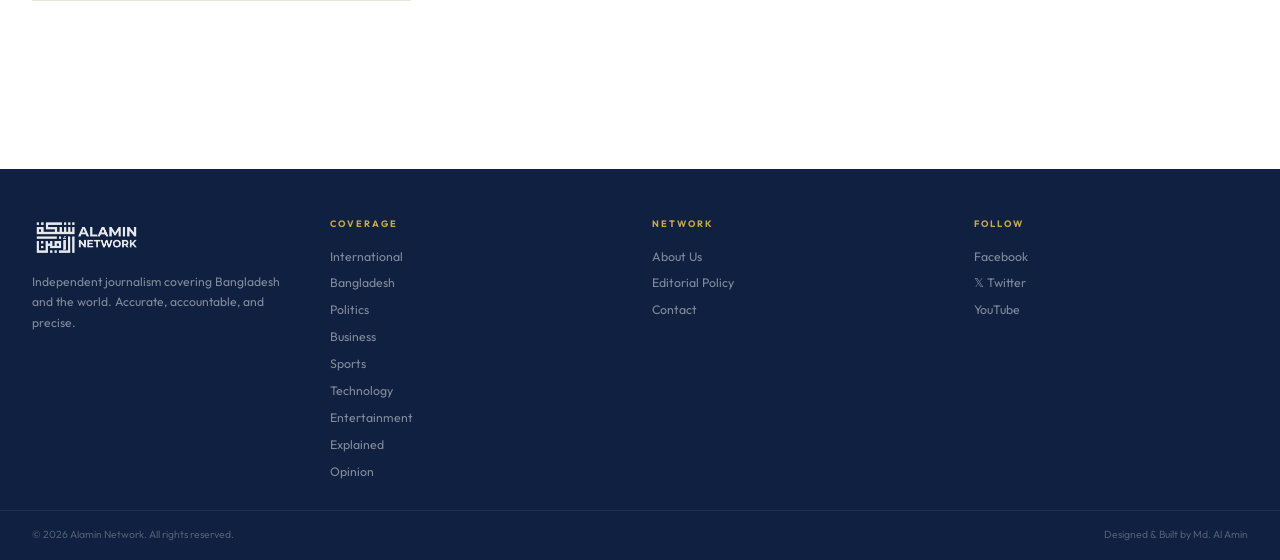
==== commit 6c35371a: "Update index.html" ====
--- a/index.html
+++ b/index.html
@@ -3,33 +3,26 @@
 <head>
   <meta charset="UTF-8" />
   <meta name="viewport" content="width=device-width, initial-scale=1.0" />
-  <meta name="description" content="Alamin Network — Breaking news, national, international and sports coverage." />
+  <meta name="description" content="Alamin Network — Breaking news, Bangladesh, international and sports coverage." />
   <meta name="theme-color" content="#ffffff" />
   <meta property="og:site_name" content="Alamin Network" />
   <meta property="og:type" content="website" />
   <meta property="og:title" content="Alamin Network — World News" />
-  <meta property="og:description" content="Breaking news, national, international and sports coverage from Bangladesh and around the world." />
-  <meta property="og:image" content="https://raw.githubusercontent.com/mathcortex0/mathcortex/main/logo_alaminnetwork.png" />
+  <meta property="og:description" content="Breaking news from Bangladesh and around the world." />
   <meta name="twitter:card" content="summary_large_image" />
-  <meta name="twitter:title" content="Alamin Network — World News" />
-  <meta name="twitter:description" content="Breaking news from Bangladesh and around the world." />
   <title>Alamin Network — World News</title>
-  <link rel="icon" type="image/png" href="anlogo.png" />
+  <link rel="icon" type="image/png" href="logo_alaminnetwork.png" />
   <link rel="stylesheet" href="css/main.css" />
 </head>
 <body>
 
-<!-- BREAKING BANNER -->
 <div class="breaking-banner" id="breaking-banner">
   <div class="breaking-tag"><div class="breaking-dot"></div>Breaking</div>
   <div class="breaking-scroll"><span class="breaking-scroll-inner" id="breaking-inner"></span></div>
 </div>
 
-<!-- HEADER -->
 <header class="site-header">
   <div class="header-brand-row">
-
-    <!-- Logo -->
     <div class="header-logo">
       <img class="logo-img" src="logo_alaminnetwork.png" alt="Alamin Network" />
       <div class="logo-divider"></div>
@@ -38,43 +31,31 @@
         <span class="logo-text-sub">Reporting the World With Precision</span>
       </div>
     </div>
-
-    <!-- Edition -->
     <div class="edition-badge">
       <span class="edition-name" id="edition-name">Morning Edition</span>
       Independent · Accurate · Trusted
     </div>
-
-    <!-- Actions -->
     <div class="header-actions">
       <button class="header-btn" onclick="openSearch()" title="Search">
         <svg width="17" height="17" viewBox="0 0 24 24" fill="none" stroke="currentColor" stroke-width="2"><circle cx="11" cy="11" r="8"/><path d="m21 21-4.35-4.35"/></svg>
       </button>
       <button class="hamburger-btn" id="hamburger-btn" onclick="openDrawer()" title="Menu">
-        <span class="ham-bar"></span>
-        <span class="ham-bar"></span>
-        <span class="ham-bar"></span>
+        <span class="ham-bar"></span><span class="ham-bar"></span><span class="ham-bar"></span>
       </button>
     </div>
-
-  </div>
-
-  <!-- Category nav -->
+  </div>
   <nav class="cat-nav" id="cat-nav">
     <div class="cat-nav-inner">
       <a href="index.html" class="cat-link active">Home</a>
-      <a href="category.html?cat=national"      class="cat-link" data-cat="national">National</a>
       <a href="category.html?cat=international" class="cat-link" data-cat="international">International</a>
+      <a href="category.html?cat=bangladesh"    class="cat-link" data-cat="bangladesh">Bangladesh</a>
       <a href="category.html?cat=politics"      class="cat-link" data-cat="politics">Politics</a>
       <a href="category.html?cat=sports"        class="cat-link" data-cat="sports">Sports</a>
     </div>
   </nav>
 </header>
 
-<!-- DRAWER BACKDROP -->
 <div class="drawer-backdrop" id="drawer-backdrop"></div>
-
-<!-- DRAWER -->
 <nav class="drawer" id="drawer">
   <div class="drawer-head">
     <img class="drawer-logo" src="logo_alaminnetwork.png" alt="Alamin Network" />
@@ -86,29 +67,32 @@
   </div>
   <div>
     <div class="drawer-nav-label">News</div>
-    <a href="index.html"                        class="drawer-link active" data-page="home"><span class="drawer-dot"></span>Home</a>
-    <a href="category.html?cat=national"        class="drawer-link" data-cat="national"><span class="drawer-dot"></span>National</a>
-    <a href="category.html?cat=international"   class="drawer-link" data-cat="international"><span class="drawer-dot"></span>International</a>
-    <a href="category.html?cat=politics"        class="drawer-link" data-cat="politics"><span class="drawer-dot"></span>Politics</a>
-    <a href="category.html?cat=business"        class="drawer-link" data-cat="business"><span class="drawer-dot"></span>Business</a>
+    <a href="index.html"                      class="drawer-link active" data-page="home"><span class="drawer-dot"></span>Home</a>
+    <a href="category.html?cat=international" class="drawer-link" data-cat="international"><span class="drawer-dot"></span>International</a>
+    <a href="category.html?cat=bangladesh"    class="drawer-link" data-cat="bangladesh"><span class="drawer-dot"></span>Bangladesh</a>
+    <a href="category.html?cat=politics"      class="drawer-link" data-cat="politics"><span class="drawer-dot"></span>Politics</a>
+    <a href="category.html?cat=business"      class="drawer-link" data-cat="business"><span class="drawer-dot"></span>Business</a>
   </div>
   <div>
     <div class="drawer-nav-label">More</div>
-    <a href="category.html?cat=sports"          class="drawer-link" data-cat="sports"><span class="drawer-dot"></span>Sports</a>
-    <a href="category.html?cat=technology"      class="drawer-link" data-cat="technology"><span class="drawer-dot"></span>Technology</a>
-    <a href="category.html?cat=entertainment"   class="drawer-link" data-cat="entertainment"><span class="drawer-dot"></span>Entertainment</a>
+    <a href="category.html?cat=sports"        class="drawer-link" data-cat="sports"><span class="drawer-dot"></span>Sports</a>
+    <a href="category.html?cat=technology"    class="drawer-link" data-cat="technology"><span class="drawer-dot"></span>Technology</a>
+    <a href="category.html?cat=entertainment" class="drawer-link" data-cat="entertainment"><span class="drawer-dot"></span>Entertainment</a>
+    <a href="category.html?cat=explained"     class="drawer-link" data-cat="explained"><span class="drawer-dot"></span>Explained</a>
+    <a href="category.html?cat=opinion"       class="drawer-link" data-cat="opinion"><span class="drawer-dot"></span>Opinion</a>
+  </div>
+  <div>
+    <div class="drawer-nav-label">Pages</div>
+    <a href="about.html" class="drawer-link"><span class="drawer-dot" style="background:var(--gold)"></span>About Us</a>
   </div>
   <div class="drawer-foot">
     <div class="drawer-foot-title">Follow Us</div>
     <div class="drawer-social">
-      <a href="#">Facebook</a>
-      <a href="#">𝕏 Twitter</a>
-      <a href="#">YouTube</a>
+      <a href="#">Facebook</a><a href="#">𝕏 Twitter</a><a href="#">YouTube</a>
     </div>
   </div>
 </nav>
 
-<!-- SEARCH OVERLAY -->
 <div class="search-overlay" id="search-overlay">
   <div class="search-box">
     <div class="search-box-label">Search Articles</div>
@@ -121,14 +105,10 @@
   </div>
 </div>
 
-<!-- MAIN -->
 <main class="site-main">
 
-  <!-- HERO -->
   <section class="hero">
-    <div class="hero-main" id="hero-main">
-      <div style="width:100%;height:100%;min-height:420px" class="sk"></div>
-    </div>
+    <div class="hero-main" id="hero-main"><div style="width:100%;height:100%;min-height:420px" class="sk"></div></div>
     <div class="hero-stack" id="hero-stack">
       <div style="flex:1" class="sk"></div>
       <div style="flex:1;margin-top:2px" class="sk"></div>
@@ -136,72 +116,76 @@
     </div>
   </section>
 
-  <!-- TRENDING -->
   <div class="trending">
     <div class="trending-label">Trending</div>
     <div class="trending-items" id="trending-items"></div>
   </div>
 
-  <!-- LATEST NEWS -->
   <section>
     <div class="section-head">
-      <div class="section-head-left">
-        <div class="section-bar"></div>
-        <h2 class="section-title">Latest News</h2>
-      </div>
+      <div class="section-head-left"><div class="section-bar"></div><h2 class="section-title">Latest News</h2></div>
     </div>
     <div class="news-grid" id="news-grid"></div>
   </section>
 
-  <!-- STRIPS -->
   <div class="cat-strips">
     <section>
       <div class="section-head">
-        <div class="section-head-left">
-          <div class="section-bar" style="background:var(--cat-int)"></div>
-          <h2 class="section-title">International</h2>
-        </div>
+        <div class="section-head-left"><div class="section-bar" style="background:var(--cat-int)"></div><h2 class="section-title">International</h2></div>
         <a href="category.html?cat=international" class="section-all">View All →</a>
       </div>
       <div class="strip-list" id="strip-international"></div>
     </section>
     <section>
       <div class="section-head">
-        <div class="section-head-left">
-          <div class="section-bar" style="background:var(--cat-nat)"></div>
-          <h2 class="section-title">National</h2>
-        </div>
-        <a href="category.html?cat=national" class="section-all">View All →</a>
-      </div>
-      <div class="strip-list" id="strip-national"></div>
-    </section>
-    <section>
-      <div class="section-head">
-        <div class="section-head-left">
-          <div class="section-bar" style="background:var(--cat-spt)"></div>
-          <h2 class="section-title">Sports</h2>
-        </div>
+        <div class="section-head-left"><div class="section-bar" style="background:#c0392b"></div><h2 class="section-title">Bangladesh</h2></div>
+        <a href="category.html?cat=bangladesh" class="section-all">View All →</a>
+      </div>
+      <div class="strip-list" id="strip-bangladesh"></div>
+    </section>
+    <section>
+      <div class="section-head">
+        <div class="section-head-left"><div class="section-bar" style="background:#0891b2"></div><h2 class="section-title">Business</h2></div>
+        <a href="category.html?cat=business" class="section-all">View All →</a>
+      </div>
+      <div class="strip-list" id="strip-business"></div>
+    </section>
+    <section>
+      <div class="section-head">
+        <div class="section-head-left"><div class="section-bar" style="background:var(--cat-spt)"></div><h2 class="section-title">Sports</h2></div>
         <a href="category.html?cat=sports" class="section-all">View All →</a>
       </div>
       <div class="strip-list" id="strip-sports"></div>
     </section>
+    <section>
+      <div class="section-head">
+        <div class="section-head-left"><div class="section-bar" style="background:#7c3aed"></div><h2 class="section-title">Politics</h2></div>
+        <a href="category.html?cat=politics" class="section-all">View All →</a>
+      </div>
+      <div class="strip-list" id="strip-politics"></div>
+    </section>
   </div>
 
 </main>
 
-<!-- FOOTER -->
 <footer class="site-footer">
   <div class="footer-main">
     <div>
       <img class="footer-logo" src="logo_alaminnetwork.png" alt="Alamin Network" />
-      <p class="footer-desc">Independent journalism covering Bangladesh and the world. Accurate, accountable, and precise in every report.</p>
+      <p class="footer-desc">Independent journalism covering Bangladesh and the world. Accurate, accountable, and precise.</p>
     </div>
     <div>
       <div class="footer-col-title">Coverage</div>
       <div class="footer-links">
-        <a href="category.html?cat=national">National</a>
         <a href="category.html?cat=international">International</a>
+        <a href="category.html?cat=bangladesh">Bangladesh</a>
+        <a href="category.html?cat=politics">Politics</a>
+        <a href="category.html?cat=business">Business</a>
         <a href="category.html?cat=sports">Sports</a>
+        <a href="category.html?cat=technology">Technology</a>
+        <a href="category.html?cat=entertainment">Entertainment</a>
+        <a href="category.html?cat=explained">Explained</a>
+        <a href="category.html?cat=opinion">Opinion</a>
       </div>
     </div>
     <div>
@@ -215,15 +199,13 @@
     <div>
       <div class="footer-col-title">Follow</div>
       <div class="footer-links">
-        <a href="#">Facebook</a>
-        <a href="#">𝕏 Twitter</a>
-        <a href="#">YouTube</a>
+        <a href="#">Facebook</a><a href="#">𝕏 Twitter</a><a href="#">YouTube</a>
       </div>
     </div>
   </div>
   <div class="footer-bottom">
     <span>© 2026 Alamin Network. All rights reserved.</span>
-    <span>Independent · Accountable · Precise</span>
+    <span>Designed & Built by Md. Al Amin</span>
   </div>
 </footer>
 
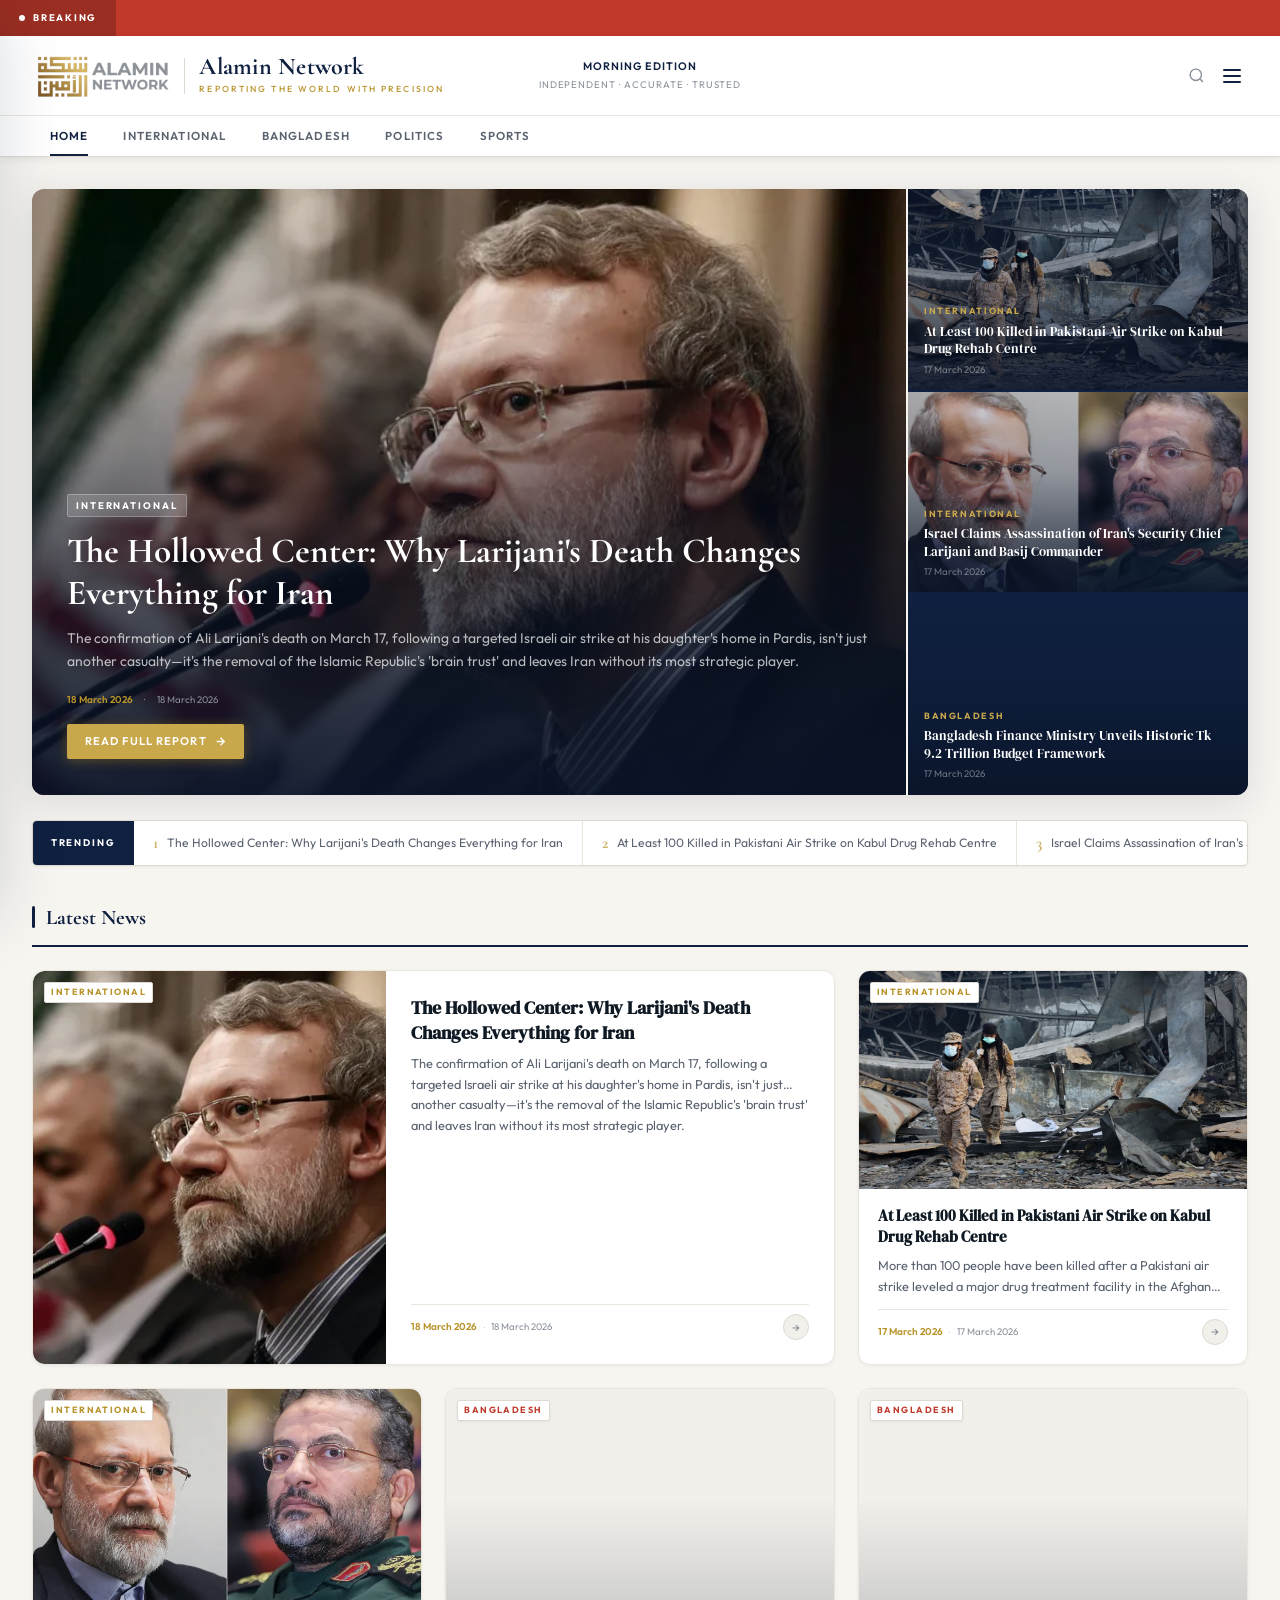
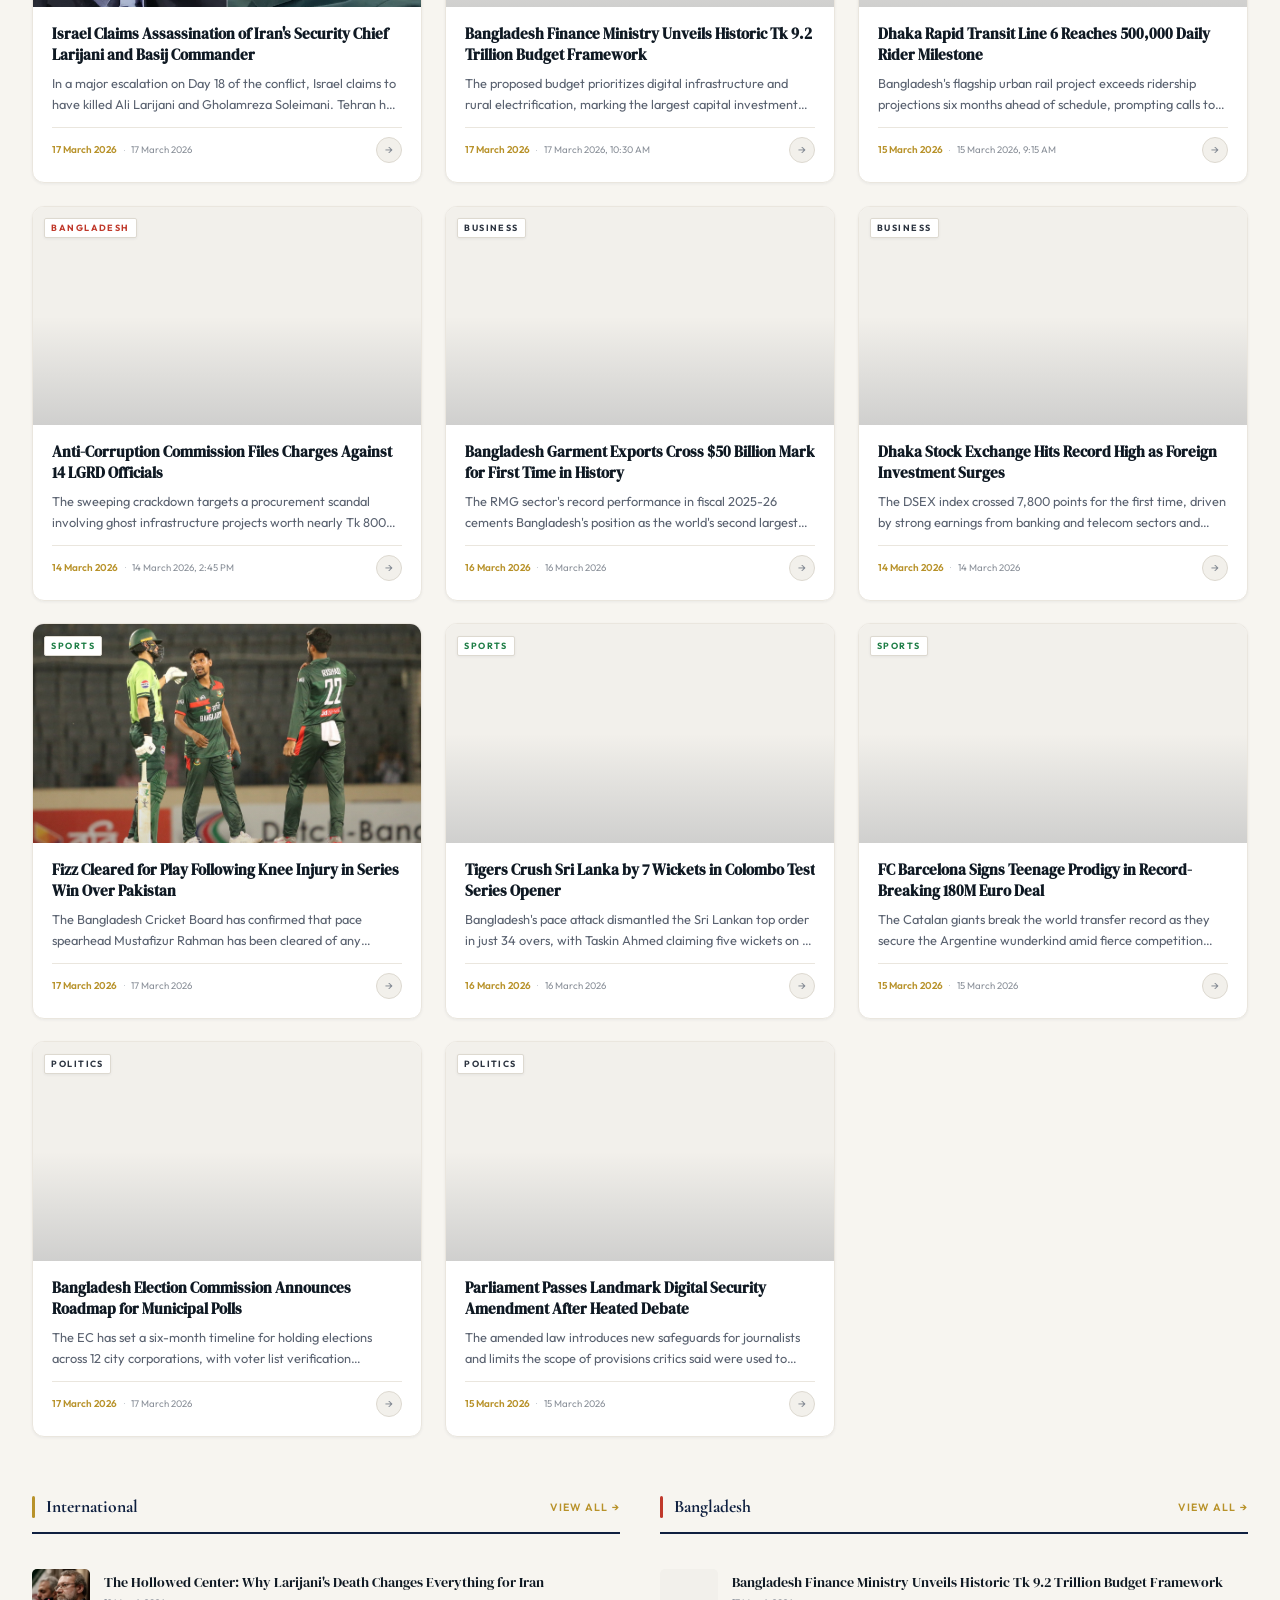
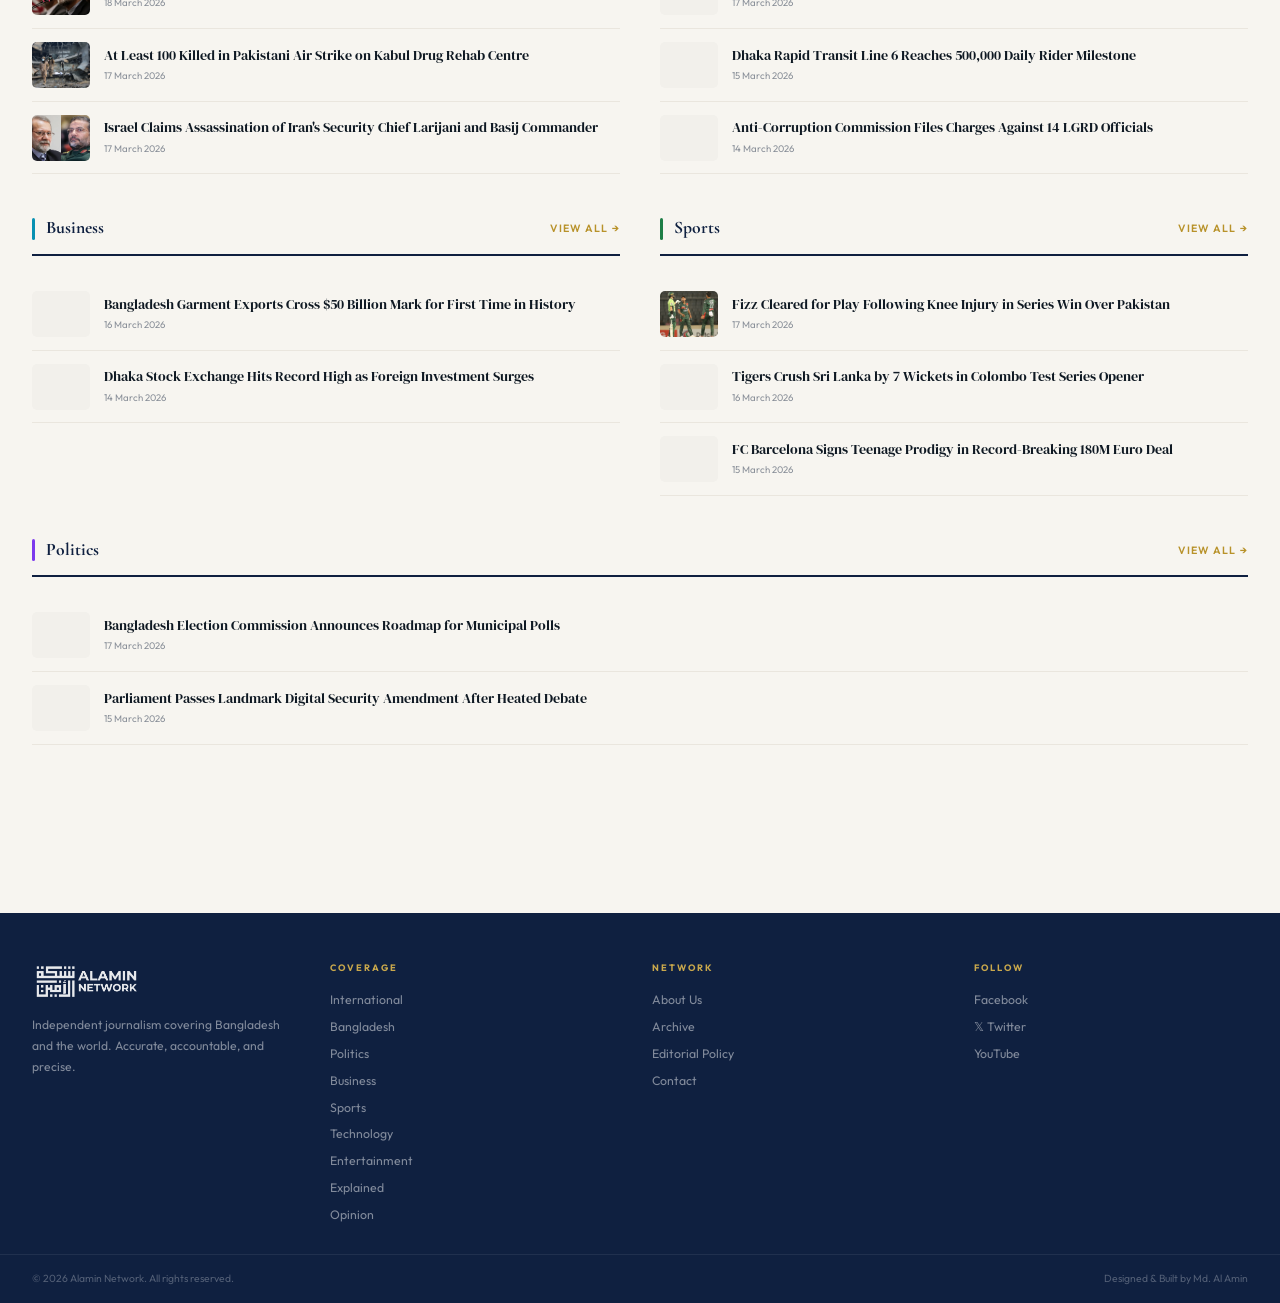
==== commit 1beb381d: "Update index.html" ====
--- a/index.html
+++ b/index.html
@@ -84,6 +84,7 @@
   <div>
     <div class="drawer-nav-label">Pages</div>
     <a href="about.html" class="drawer-link"><span class="drawer-dot" style="background:var(--gold)"></span>About Us</a>
+    <a href="archive.html" class="drawer-link"><span class="drawer-dot" style="background:var(--text-4)"></span>Archive</a>
   </div>
   <div class="drawer-foot">
     <div class="drawer-foot-title">Follow Us</div>
@@ -192,6 +193,7 @@
       <div class="footer-col-title">Network</div>
       <div class="footer-links">
         <a href="about.html">About Us</a>
+        <a href="archive.html">Archive</a>
         <a href="#">Editorial Policy</a>
         <a href="#">Contact</a>
       </div>
--- a/css/main.css
+++ b/css/main.css
@@ -374,7 +374,9 @@
   .trending{display:none}
   .hero-summary{display:none}
   .hero-content{padding:1.2rem}
-  .section-head{flex-direction:column;align-items:flex-start;gap:.4rem}
+  .section-head{flex-direction:row;align-items:center}
+  .cat-strips .section-title{font-size:1rem}
+  .cat-strips .section-all{font-size:.6rem;letter-spacing:.08em}
   .article-meta-bar{gap:.5rem}
   .header-brand-row{padding:.55rem 1rem}
 }
@@ -386,6 +388,41 @@
   body{background:#fff!important}
   .article-body{color:#000!important}
 }
-  body{background:#fff!important}
-  .article-body{color:#000!important}
-}
+
+/* Strip section headers always stay on one row */
+.cat-strips .section-head{flex-wrap:nowrap;gap:.3rem}
+.cat-strips .section-title{font-size:1.1rem;white-space:nowrap}
+.cat-strips .section-all{white-space:nowrap;flex-shrink:0}
+@media(max-width:480px){
+  .cat-strips .section-title{font-size:.95rem}
+  .cat-strips .section-all{font-size:.58rem}
+}
+.cat-bangladesh,.chip-bangladesh{color:#c0392b}
+.cat-explained,.chip-explained{color:#6d28d9}
+.cat-opinion,.chip-opinion{color:#b45309}
+.cat-link[data-cat="bangladesh"]::after{background:#c0392b}
+.cat-link[data-cat="bangladesh"].active{color:#c0392b}
+.cat-link[data-cat="explained"]::after{background:#6d28d9}
+.cat-link[data-cat="explained"].active{color:#6d28d9}
+.cat-link[data-cat="opinion"]::after{background:#b45309}
+.cat-link[data-cat="opinion"].active{color:#b45309}
+.drawer-link[data-cat="bangladesh"] .drawer-dot{background:#c0392b}
+.drawer-link[data-cat="explained"] .drawer-dot{background:#6d28d9}
+.drawer-link[data-cat="opinion"] .drawer-dot{background:#b45309}
+
+/* ── TIME META ─────────────────────────────────────── */
+.card-time-wrap{display:flex;align-items:center;gap:.4rem;flex-wrap:wrap}
+.time-ago{font-family:var(--ui);font-size:.62rem;color:var(--gold);font-weight:600}
+.time-sep{color:var(--text-5);font-size:.5rem}
+.time-full{font-family:var(--ui);font-size:.6rem;color:var(--text-4)}
+.article-time-ago{color:var(--gold);font-weight:500}
+
+/* ── BACK BUTTON ───────────────────────────────────── */
+.article-back-btn{display:inline-flex;align-items:center;gap:.4rem;font-family:var(--ui);font-size:.72rem;font-weight:600;letter-spacing:.08em;text-transform:uppercase;color:var(--text-3);margin-bottom:1.5rem;padding:.4rem 0;border-bottom:1px solid transparent;transition:color .18s,border-color .18s}
+.article-back-btn:hover{color:var(--navy);border-bottom-color:var(--navy)}
+
+/* ── 5-STRIP GRID ──────────────────────────────────── */
+.cat-strips{display:grid;grid-template-columns:1fr 1fr;gap:2.5rem;margin-bottom:3.5rem}
+.cat-strips section:last-child:nth-child(odd){grid-column:span 2}
+@media(max-width:1100px){.cat-strips{grid-template-columns:1fr 1fr}}
+@media(max-width:768px){.cat-strips{grid-template-columns:1fr}}
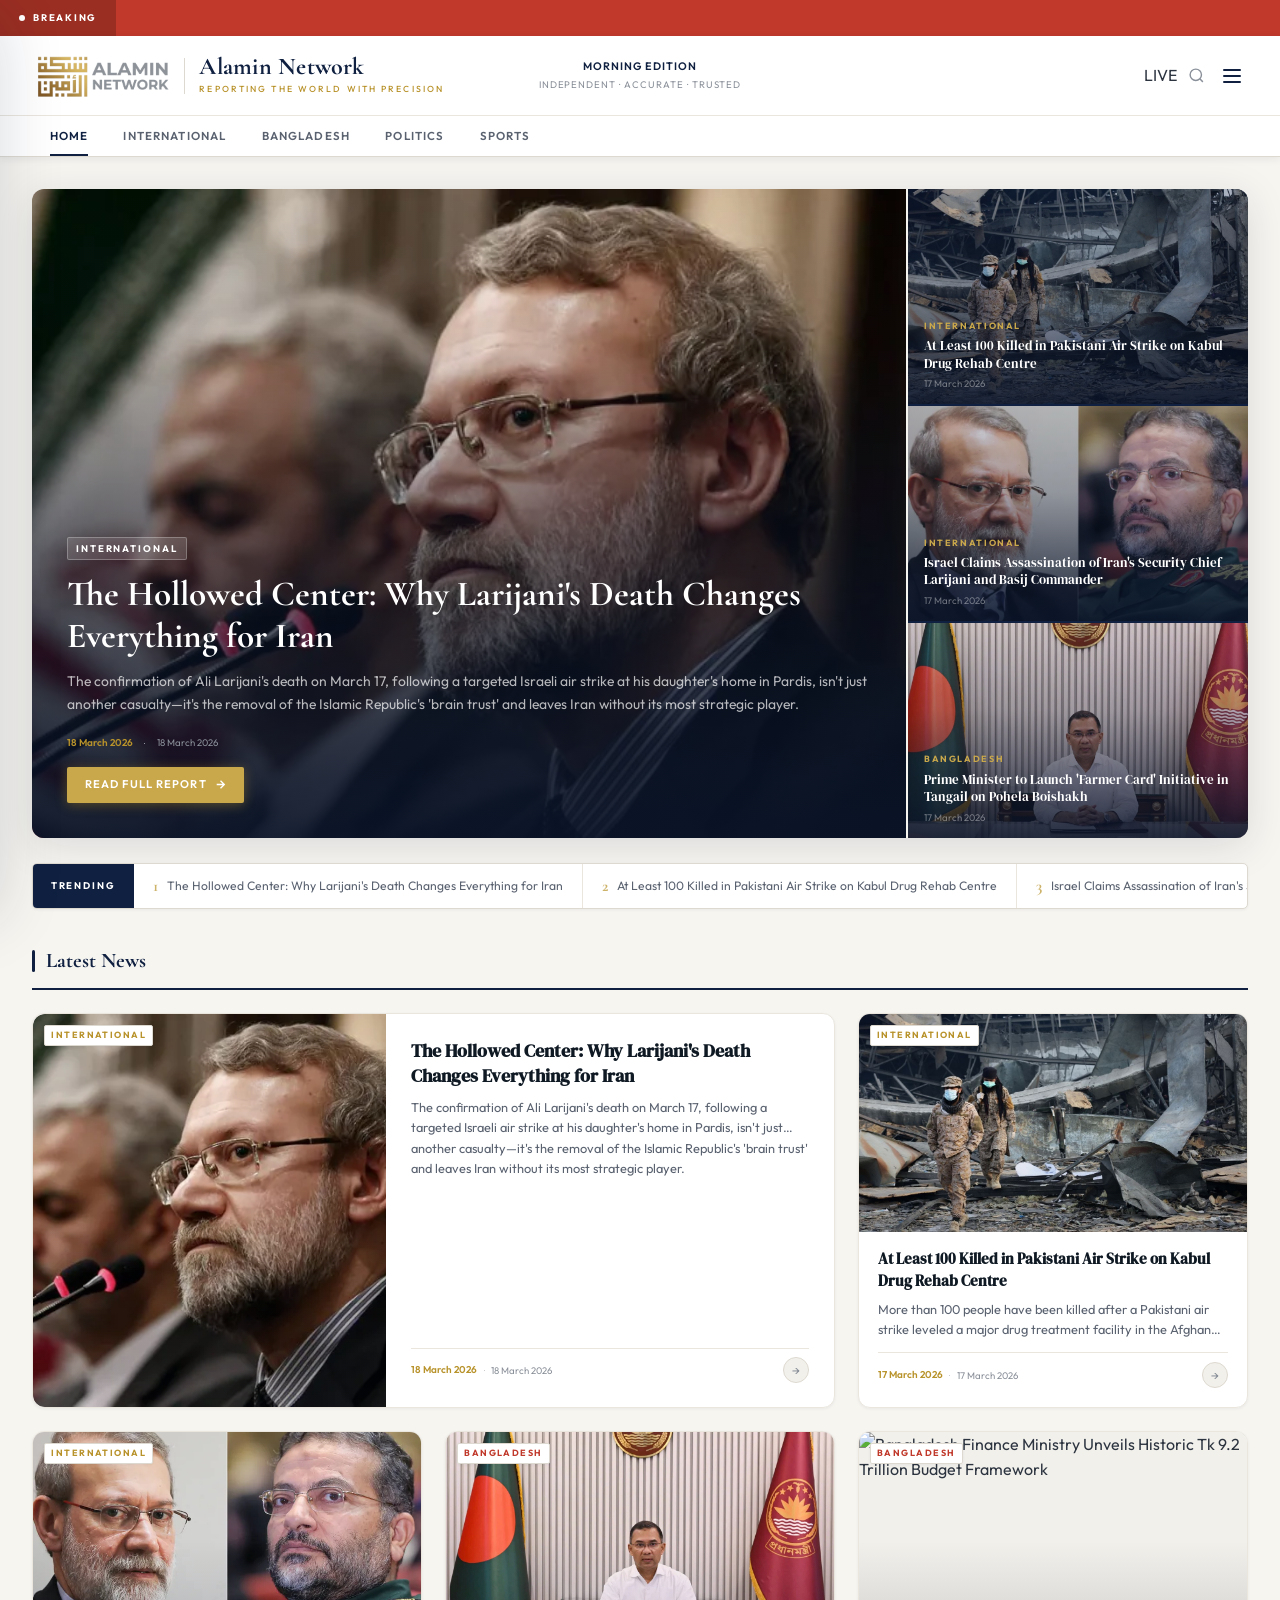
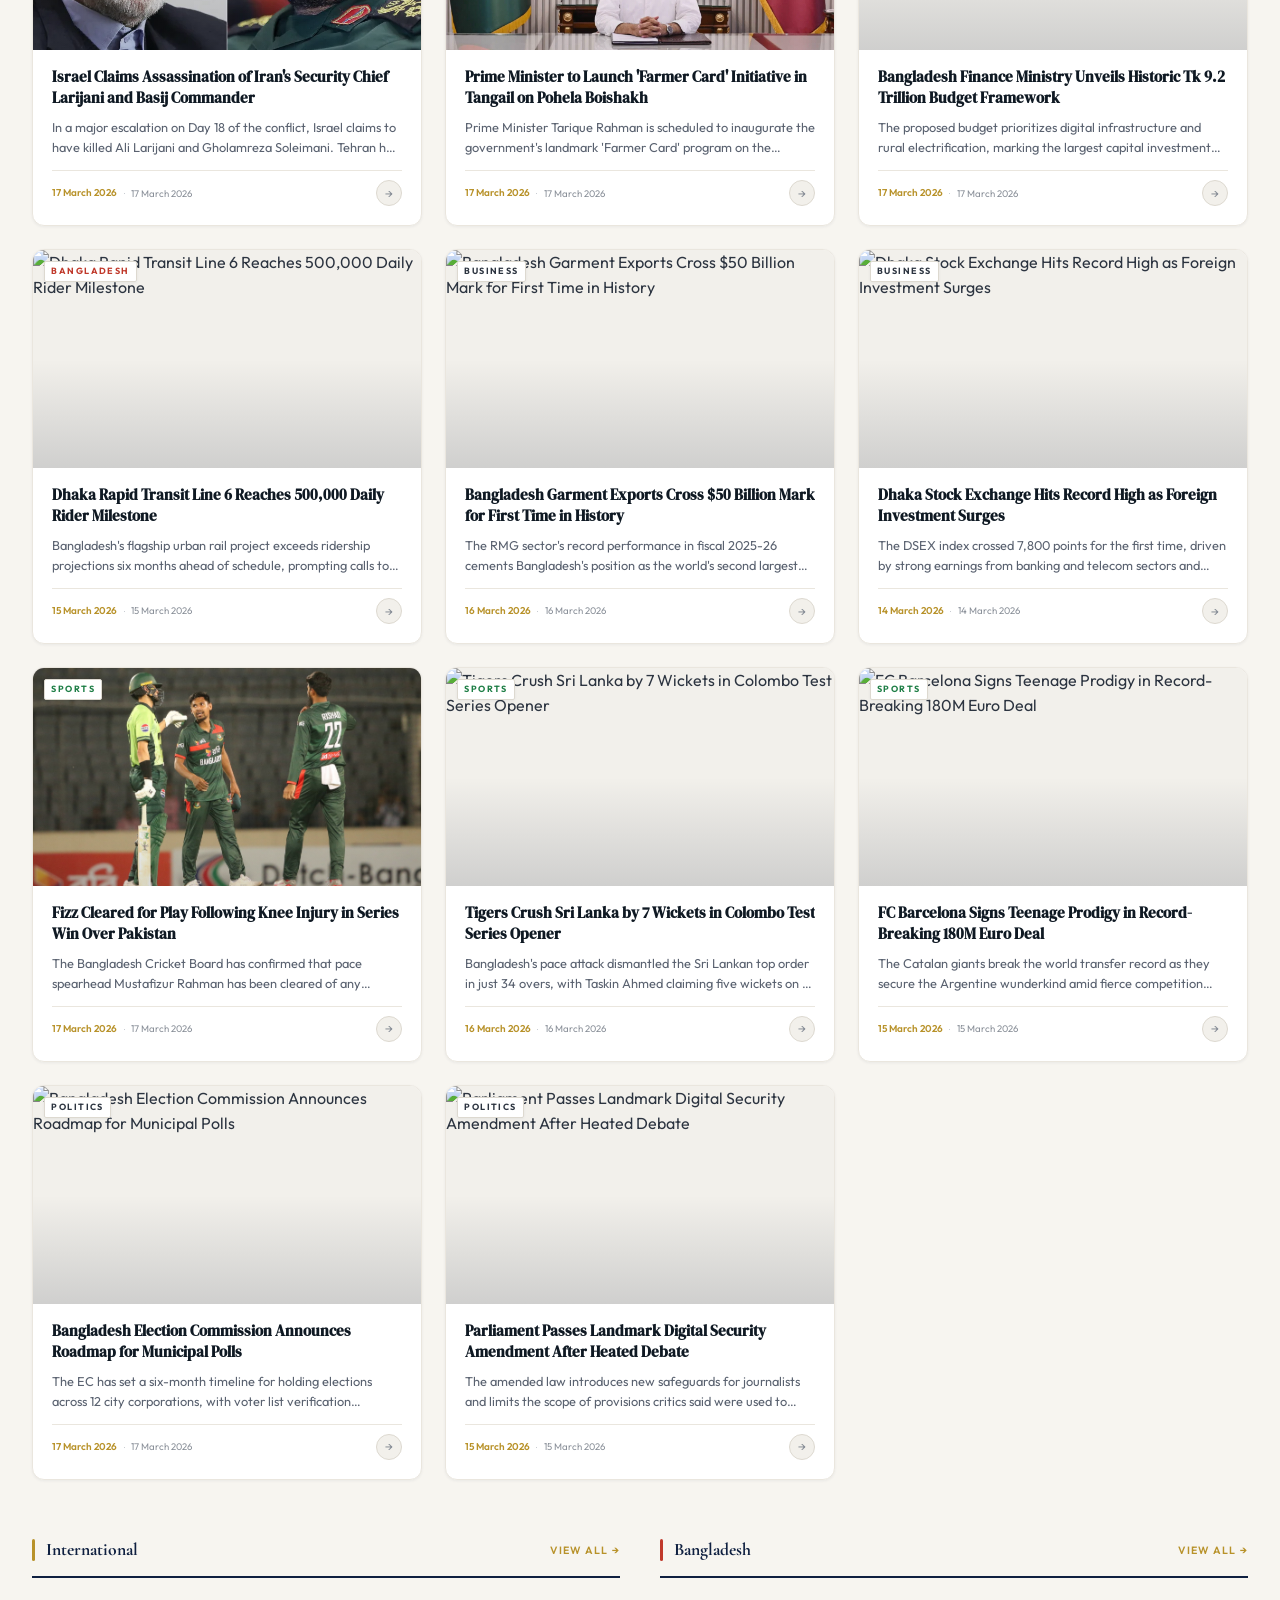
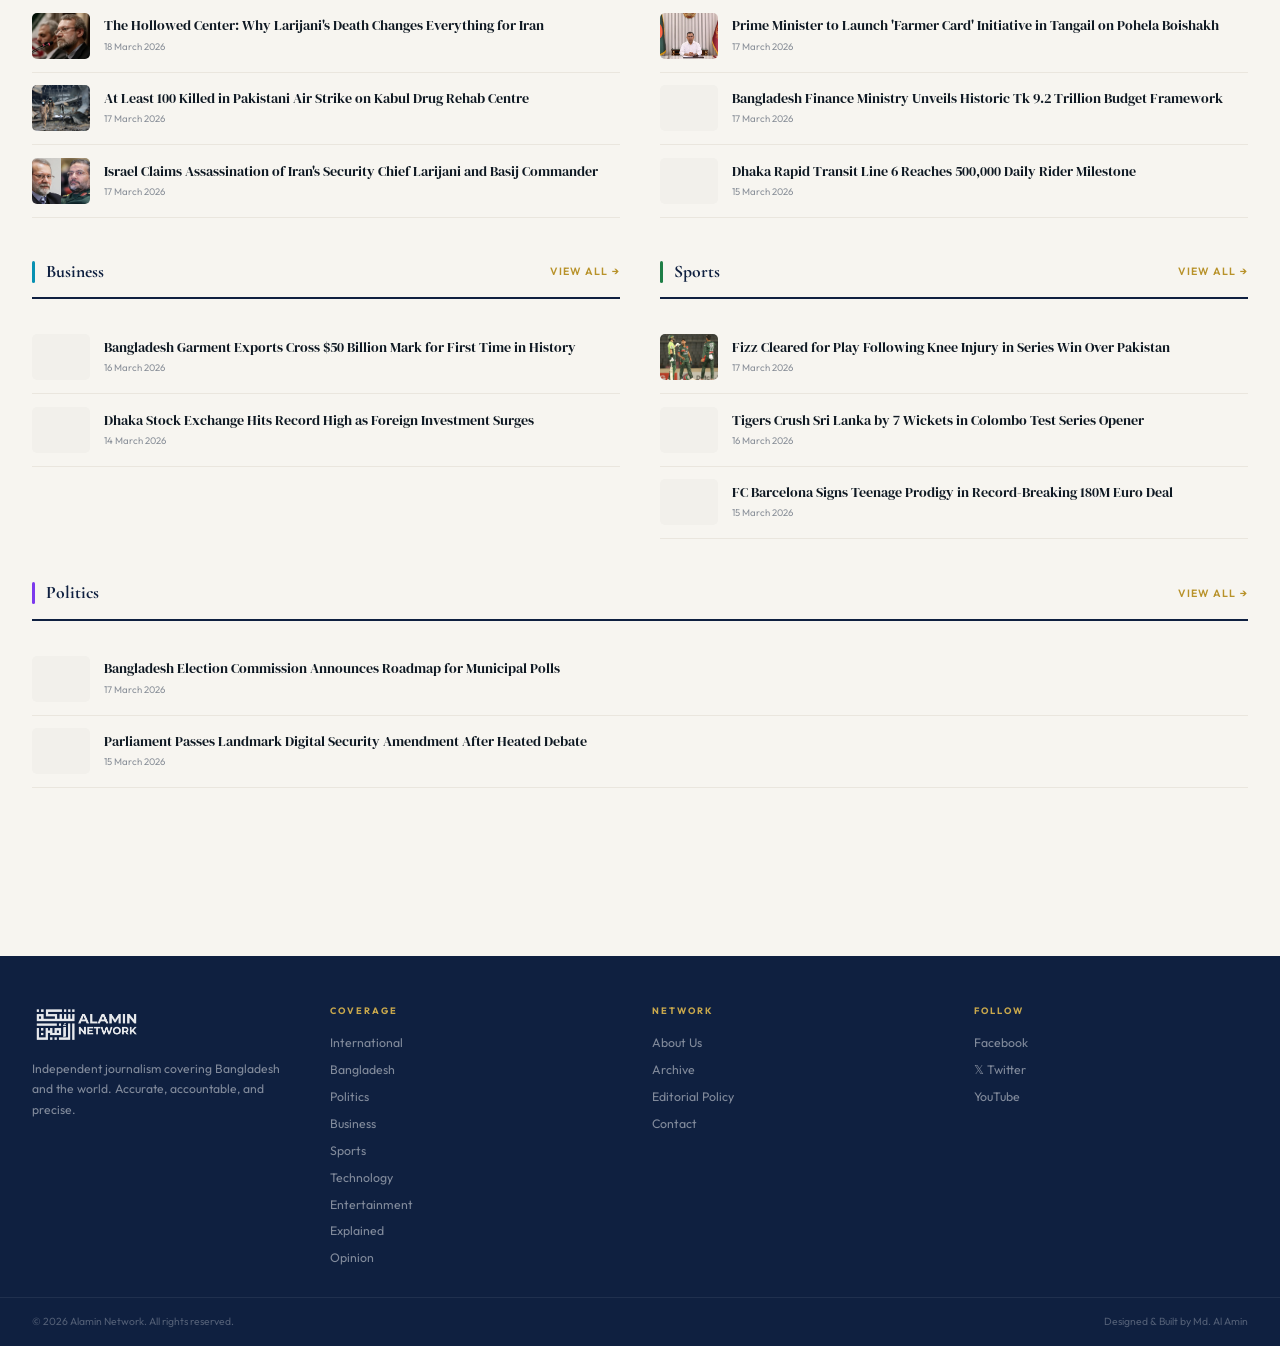
==== commit 454399a0: "Update index.html" ====
--- a/index.html
+++ b/index.html
@@ -24,18 +24,23 @@
 <header class="site-header">
   <div class="header-brand-row">
     <div class="header-logo">
-      <img class="logo-img" src="logo_alaminnetwork.png" alt="Alamin Network" />
-      <div class="logo-divider"></div>
-      <div class="logo-text">
-        <span class="logo-text-main">Alamin Network</span>
-        <span class="logo-text-sub">Reporting the World With Precision</span>
-      </div>
+      <a href="index.html" style="display:flex;align-items:center;gap:.9rem;text-decoration:none">
+        <img class="logo-img" src="logo_alaminnetwork.png" alt="Alamin Network" />
+        <div class="logo-divider"></div>
+        <div class="logo-text">
+          <span class="logo-text-main">Alamin Network</span>
+          <span class="logo-text-sub">Reporting the World With Precision</span>
+        </div>
+      </a>
     </div>
     <div class="edition-badge">
       <span class="edition-name" id="edition-name">Morning Edition</span>
       Independent · Accurate · Trusted
     </div>
     <div class="header-actions">
+      <a href="live.html" class="live-header-btn" id="live-header-btn" title="Live Coverage">
+        <span class="live-header-dot"></span>LIVE
+      </a>
       <button class="header-btn" onclick="openSearch()" title="Search">
         <svg width="17" height="17" viewBox="0 0 24 24" fill="none" stroke="currentColor" stroke-width="2"><circle cx="11" cy="11" r="8"/><path d="m21 21-4.35-4.35"/></svg>
       </button>
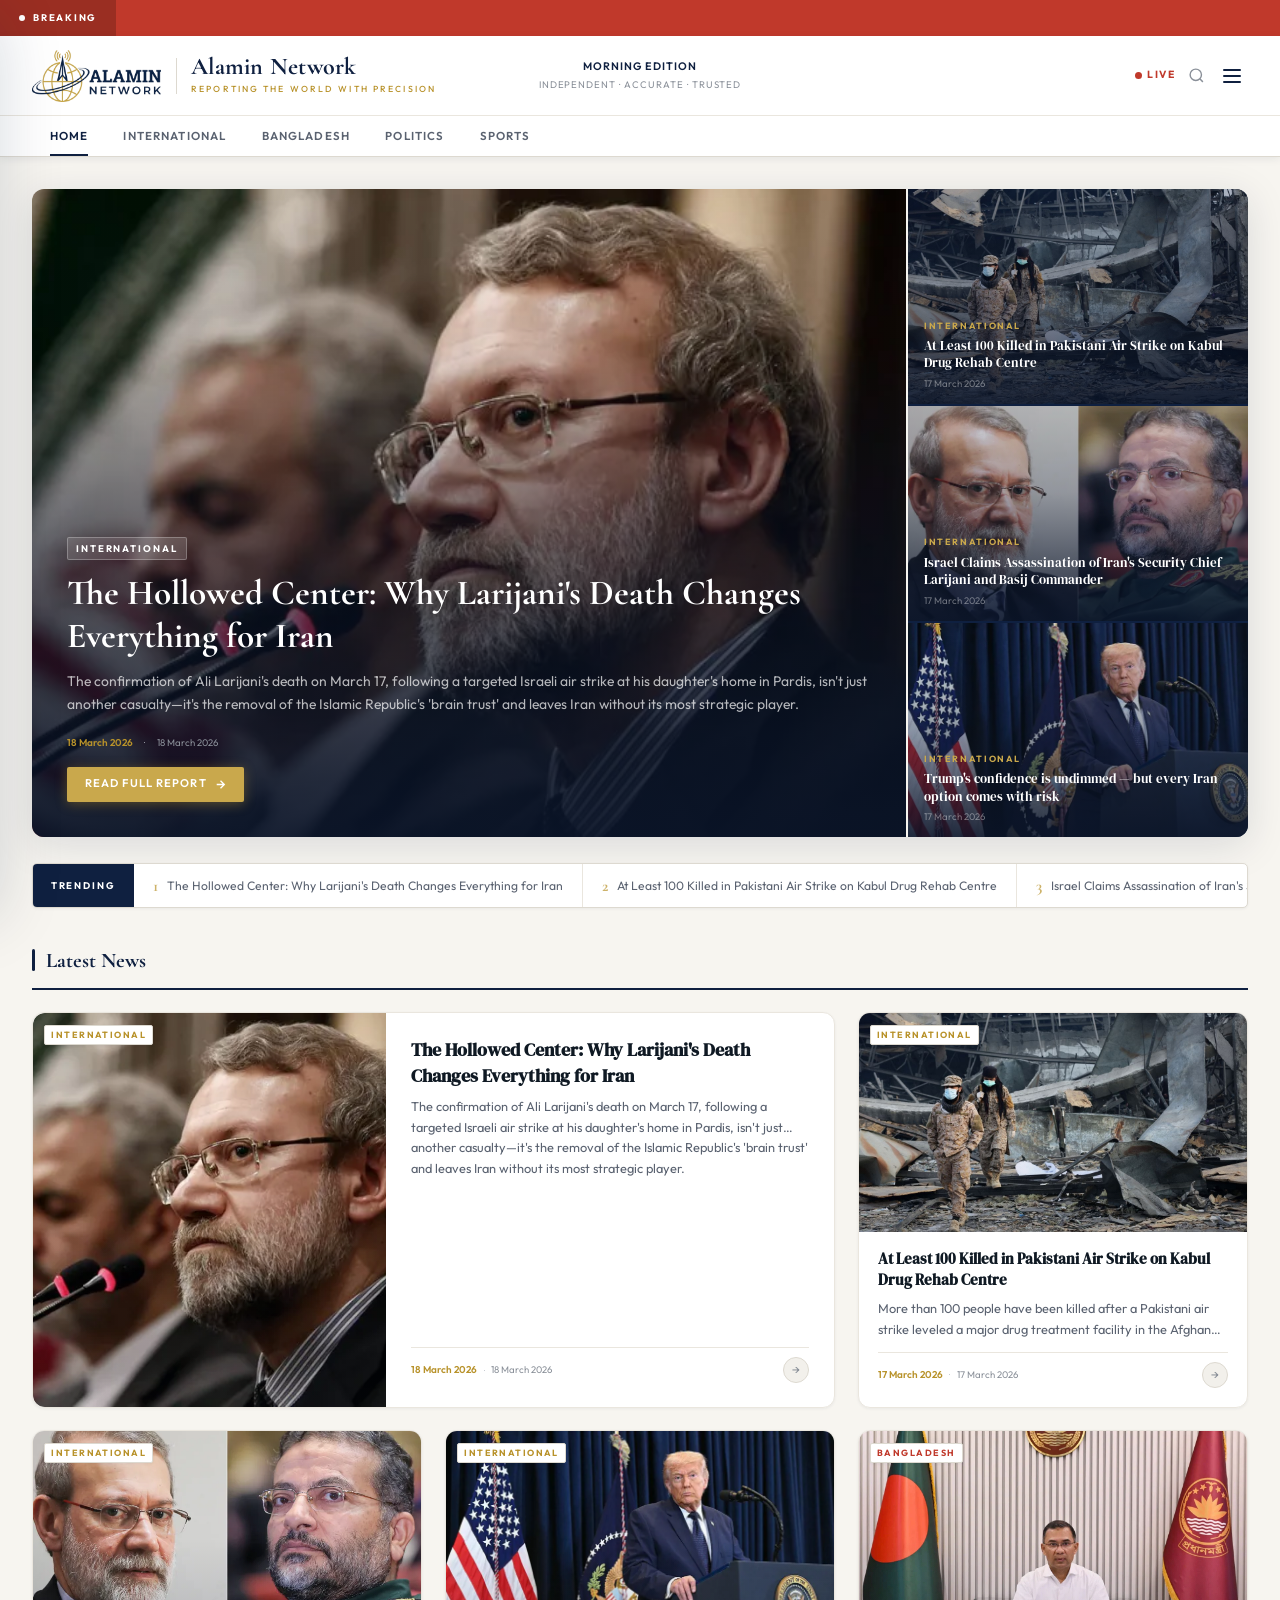
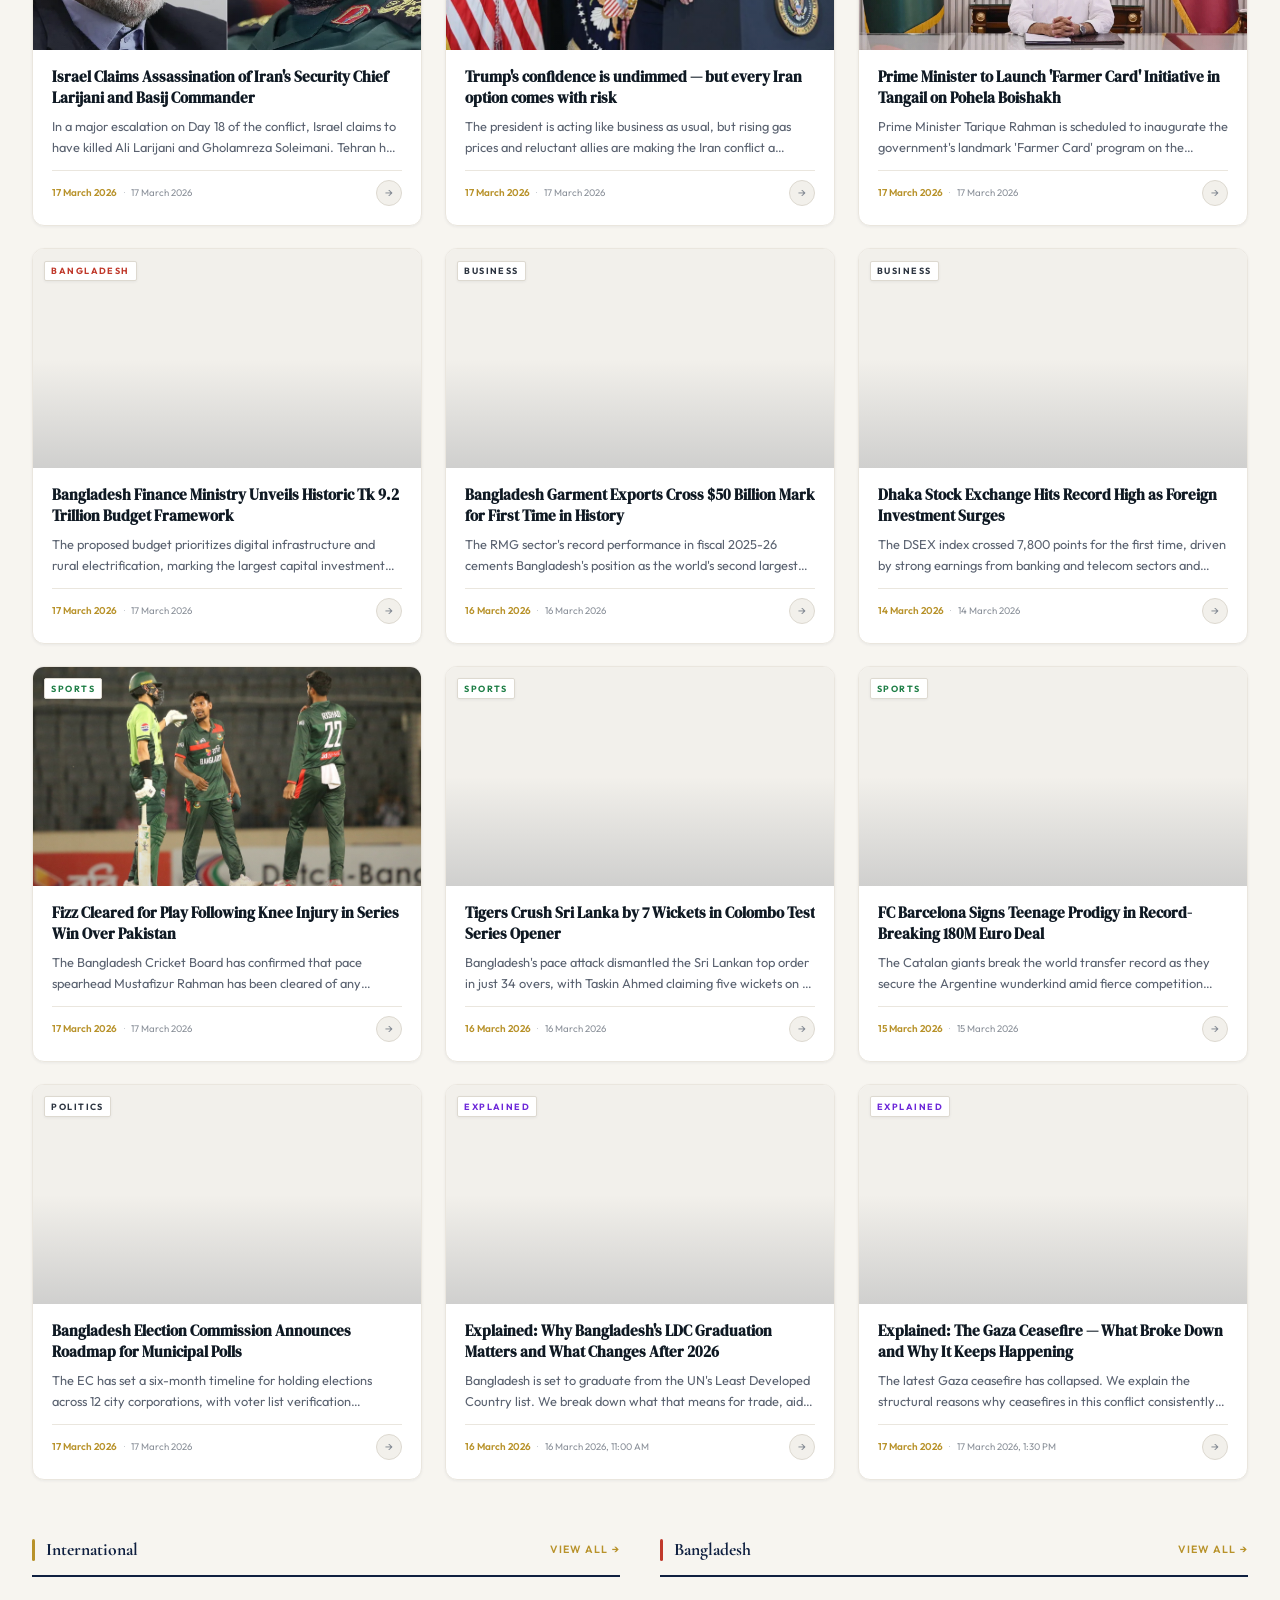
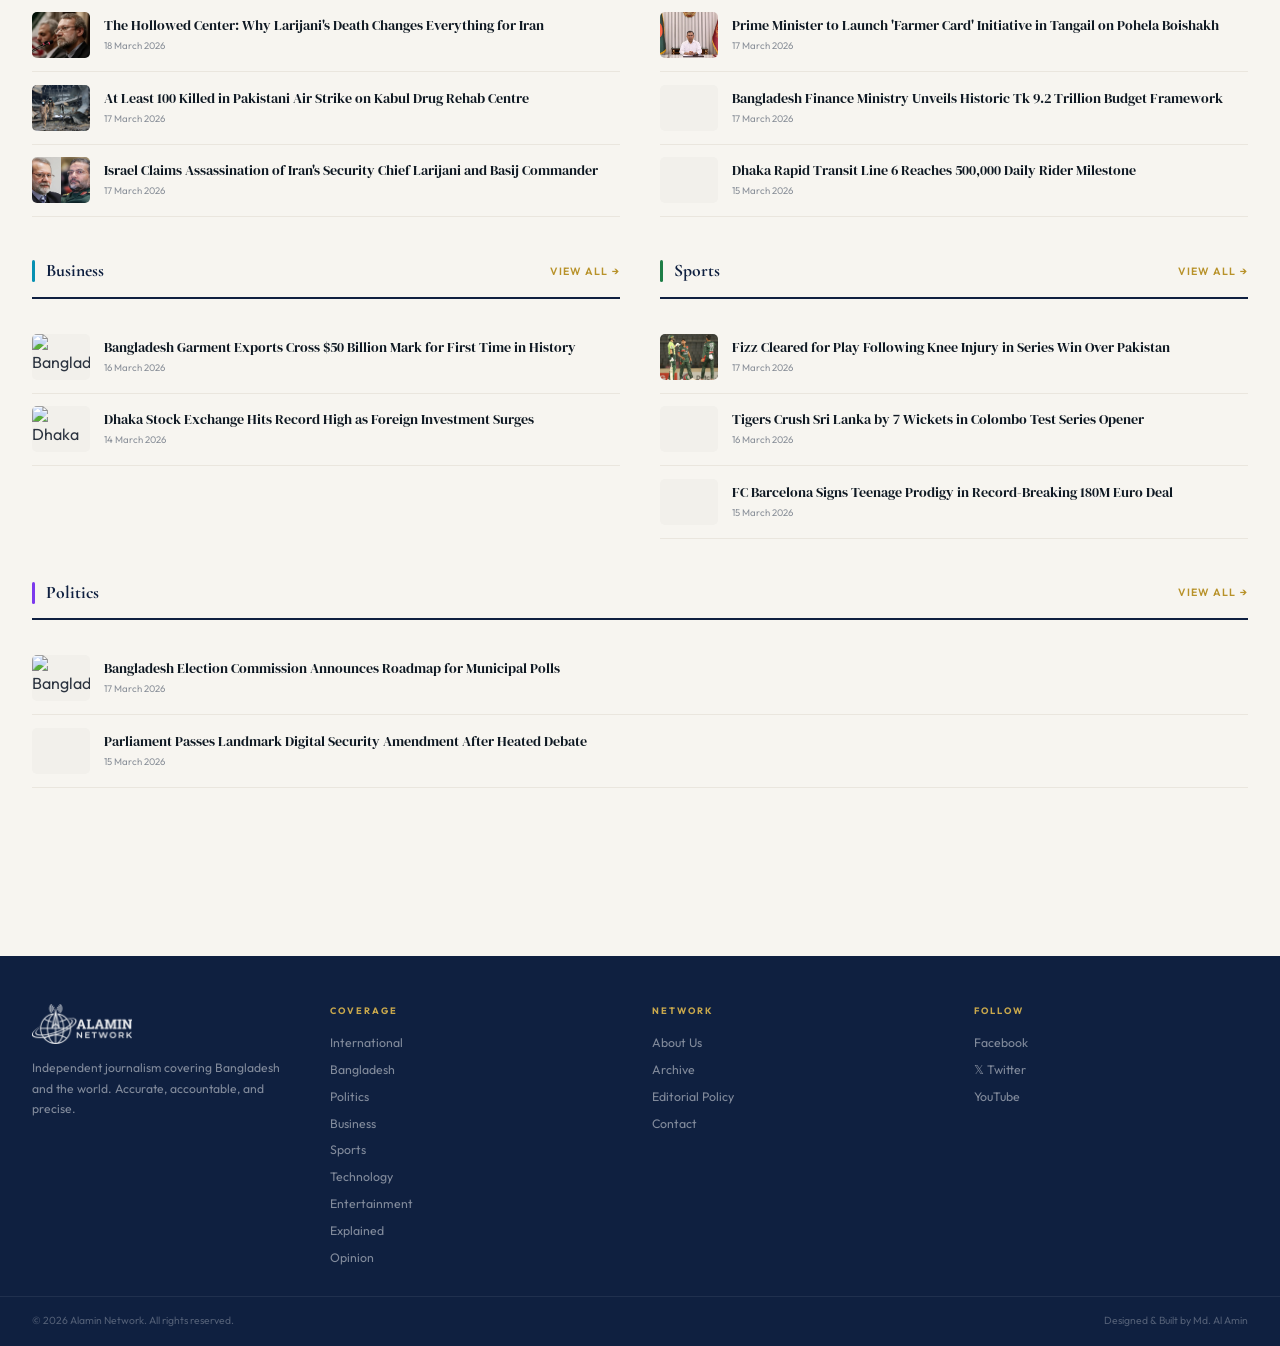
==== commit 6a0b79d2: "Update index.html" ====
--- a/index.html
+++ b/index.html
@@ -3,14 +3,14 @@
 <head>
   <meta charset="UTF-8" />
   <meta name="viewport" content="width=device-width, initial-scale=1.0" />
-  <meta name="description" content="Alamin Network — Breaking news, Bangladesh, international and sports coverage." />
+  <meta name="description" content="Alamin Network — Independent world news. Breaking news, international affairs, politics, business, sports and in-depth analysis from across the globe." />
   <meta name="theme-color" content="#ffffff" />
   <meta property="og:site_name" content="Alamin Network" />
   <meta property="og:type" content="website" />
-  <meta property="og:title" content="Alamin Network — World News" />
-  <meta property="og:description" content="Breaking news from Bangladesh and around the world." />
+  <meta property="og:title" content="Alamin Network — Independent World News" />
+  <meta property="og:description" content="Independent world news. Breaking news, international affairs, politics, business, sports and in-depth analysis from across the globe." />
   <meta name="twitter:card" content="summary_large_image" />
-  <title>Alamin Network — World News</title>
+  <title>Alamin Network — Independent World News</title>
   <link rel="icon" type="image/png" href="logo_alaminnetwork.png" />
   <link rel="stylesheet" href="css/main.css" />
 </head>
--- a/css/main.css
+++ b/css/main.css
@@ -77,19 +77,27 @@
 @keyframes marquee{0%{transform:translateX(0)}100%{transform:translateX(-100%)}}
 
 /* ── HEADER ────────────────────────────────────────── */
-.site-header{position:sticky;top:0;z-index:200;background:var(--surface);border-bottom:1px solid var(--border);box-shadow:var(--sh-sm)}
-
-.header-brand-row{max-width:1380px;margin:0 auto;padding:.85rem 2rem;display:grid;grid-template-columns:1fr auto 1fr;align-items:center;gap:1rem}
+.site-header{position:sticky;top:0;z-index:200;background:var(--surface);border-bottom:1px solid var(--border);box-shadow:var(--sh-sm);transition:box-shadow .3s var(--ease)}
+
+.header-brand-row{max-width:1380px;margin:0 auto;padding:.85rem 2rem;display:grid;grid-template-columns:1fr auto 1fr;align-items:center;gap:1rem;transition:padding .3s var(--ease)}
 
 .header-logo{display:flex;align-items:center;gap:.9rem}
-.logo-img{height:52px;width:auto;object-fit:contain}
-.logo-divider{width:1px;height:36px;background:var(--border)}
-.logo-text{display:flex;flex-direction:column}
+.logo-img{height:52px;width:auto;object-fit:contain;transition:height .3s var(--ease)}
+.logo-divider{width:1px;height:36px;background:var(--border);transition:opacity .3s var(--ease)}
+.logo-text{display:flex;flex-direction:column;transition:opacity .3s var(--ease)}
 .logo-text-main{font-family:var(--display);font-size:1.5rem;font-weight:700;color:var(--navy);line-height:1;letter-spacing:.01em}
 .logo-text-sub{font-family:var(--ui);font-size:.55rem;font-weight:500;letter-spacing:.24em;color:var(--gold);text-transform:uppercase;margin-top:.2rem}
 
-.edition-badge{text-align:center;font-family:var(--ui);font-size:.6rem;letter-spacing:.1em;color:var(--text-4);text-transform:uppercase}
+.edition-badge{text-align:center;font-family:var(--ui);font-size:.6rem;letter-spacing:.1em;color:var(--text-4);text-transform:uppercase;transition:opacity .3s var(--ease),max-height .3s var(--ease)}
 .edition-name{display:block;color:var(--navy);font-weight:600;font-size:.68rem;margin-bottom:.1rem}
+
+/* Slim header when scrolled */
+.site-header.slim .header-brand-row{padding:.45rem 2rem}
+.site-header.slim .logo-img{height:36px}
+.site-header.slim .logo-divider{opacity:0}
+.site-header.slim .logo-text{opacity:0;pointer-events:none}
+.site-header.slim .edition-badge{opacity:0;pointer-events:none;max-height:0;overflow:hidden}
+.site-header.slim{box-shadow:var(--sh-md)}
 
 .header-actions{display:flex;justify-content:flex-end;align-items:center;gap:.2rem}
 .header-btn{background:none;border:none;color:var(--text-4);padding:.45rem .5rem;font-size:.72rem;display:flex;align-items:center;gap:.35rem;font-family:var(--ui);border-radius:var(--r);transition:color .18s var(--ease)}
@@ -104,8 +112,8 @@
 .hamburger-btn.open .ham-bar:nth-child(3){transform:translateY(-6px) rotate(-45deg)}
 
 /* Category nav */
-.cat-nav{border-top:1px solid var(--border-lt);background:var(--surface);overflow:hidden;max-height:44px;transition:max-height .3s var(--ease),opacity .3s var(--ease)}
-.cat-nav.hidden{max-height:0;opacity:0}
+.cat-nav{border-top:1px solid var(--border-lt);background:var(--surface);overflow:hidden;max-height:44px;transition:max-height .25s cubic-bezier(.4,0,.2,1),opacity .25s cubic-bezier(.4,0,.2,1),transform .25s cubic-bezier(.4,0,.2,1);opacity:1;transform:translateY(0);will-change:transform,opacity,max-height}
+.cat-nav.hidden{max-height:0;opacity:0;transform:translateY(-4px)}
 .cat-nav-inner{max-width:1380px;margin:0 auto;padding:0 2rem;display:flex;align-items:center}
 .cat-link{font-family:var(--ui);font-size:.72rem;font-weight:600;letter-spacing:.1em;text-transform:uppercase;color:var(--text-3);padding:.68rem 1.1rem;position:relative;transition:color .18s}
 .cat-link::after{content:'';position:absolute;bottom:0;left:1.1rem;right:1.1rem;height:2px;background:var(--navy);transform:scaleX(0);transition:transform .22s var(--ease)}
@@ -258,8 +266,9 @@
 .news-card:hover .card-arrow{background:var(--navy);border-color:var(--navy);color:#fff;transform:translateX(2px)}
 
 /* ── CATEGORY STRIPS ───────────────────────────────── */
-.cat-strips{display:grid;grid-template-columns:repeat(3,1fr);gap:2.5rem;margin-bottom:3.5rem}
 .strip-list{display:flex;flex-direction:column}
+.cat-strips{display:grid;grid-template-columns:1fr 1fr;gap:2.5rem;margin-bottom:3.5rem}
+.cat-strips section:last-child:nth-child(odd){grid-column:span 2}
 .strip-item{display:grid;grid-template-columns:58px 1fr;gap:.85rem;align-items:center;padding:.8rem 0;border-bottom:1px solid var(--border-lt);cursor:pointer;transition:padding-left .18s}
 .strip-item:hover{padding-left:.4rem}
 .strip-img{width:58px;height:46px;object-fit:cover;border-radius:var(--r);background:var(--surf-alt);display:block}
@@ -421,8 +430,54 @@
 .article-back-btn{display:inline-flex;align-items:center;gap:.4rem;font-family:var(--ui);font-size:.72rem;font-weight:600;letter-spacing:.08em;text-transform:uppercase;color:var(--text-3);margin-bottom:1.5rem;padding:.4rem 0;border-bottom:1px solid transparent;transition:color .18s,border-color .18s}
 .article-back-btn:hover{color:var(--navy);border-bottom-color:var(--navy)}
 
-/* ── 5-STRIP GRID ──────────────────────────────────── */
-.cat-strips{display:grid;grid-template-columns:1fr 1fr;gap:2.5rem;margin-bottom:3.5rem}
-.cat-strips section:last-child:nth-child(odd){grid-column:span 2}
-@media(max-width:1100px){.cat-strips{grid-template-columns:1fr 1fr}}
-@media(max-width:768px){.cat-strips{grid-template-columns:1fr}}
+/* ── LIVE HEADER BUTTON ────────────────────────────── */
+.live-header-btn {
+  display: none;
+  align-items: center;
+  gap: .35rem;
+  font-family: var(--ui);
+  font-size: .65rem;
+  font-weight: 700;
+  letter-spacing: .14em;
+  text-transform: uppercase;
+  color: #c0392b;
+  text-decoration: none;
+  padding: .3rem .1rem;
+  transition: opacity .18s;
+}
+.live-header-btn.visible {
+  display: flex !important;
+}
+.live-header-btn.hidden {
+  display: none !important;
+}
+.live-header-btn:hover { opacity: .7; }
+.live-header-dot {
+  width: 7px;
+  height: 7px;
+  background: var(--red, #c0392b);
+  border-radius: 50%;
+  flex-shrink: 0;
+  animation: live-pulse 1.2s ease-in-out infinite;
+}
+@keyframes live-pulse {
+  0%,100% { opacity: 1; transform: scale(1); }
+  50%      { opacity: .5; transform: scale(.8); }
+}
+
+/* ── SCROLL TO TOP BUTTON ──────────────────────────── */
+.scroll-top-btn{position:fixed;bottom:2rem;right:1.5rem;width:42px;height:42px;background:var(--navy);color:#fff;border:none;border-radius:50%;display:flex;align-items:center;justify-content:center;cursor:pointer;z-index:150;box-shadow:var(--sh-lg);opacity:0;transform:translateY(16px) scale(.85);transition:opacity .3s var(--ease),transform .3s var(--ease);pointer-events:none}
+.scroll-top-btn.visible{opacity:1;transform:translateY(0) scale(1);pointer-events:all}
+.scroll-top-btn:hover{background:var(--gold-rich);transform:translateY(-2px) scale(1.05)}
+.scroll-top-btn svg{width:16px;height:16px;flex-shrink:0}
+
+/* ── BREADCRUMB ────────────────────────────────────── */
+.article-breadcrumb{display:flex;align-items:center;gap:.4rem;font-family:var(--ui);font-size:.68rem;color:var(--text-4);margin-bottom:1rem;flex-wrap:wrap}
+.article-breadcrumb a{color:var(--text-4);transition:color .18s}
+.article-breadcrumb a:hover{color:var(--navy)}
+.article-breadcrumb-sep{color:var(--text-5);font-size:.55rem}
+.article-breadcrumb-current{color:var(--text-3);display:-webkit-box;-webkit-line-clamp:1;-webkit-box-orient:vertical;overflow:hidden}
+
+/* ── PAGE TRANSITIONS ──────────────────────────────── */
+.page-transition{position:fixed;inset:0;background:var(--surface);z-index:9998;pointer-events:none;opacity:0;transition:opacity .22s var(--ease)}
+.page-transition.fade-in{opacity:1}
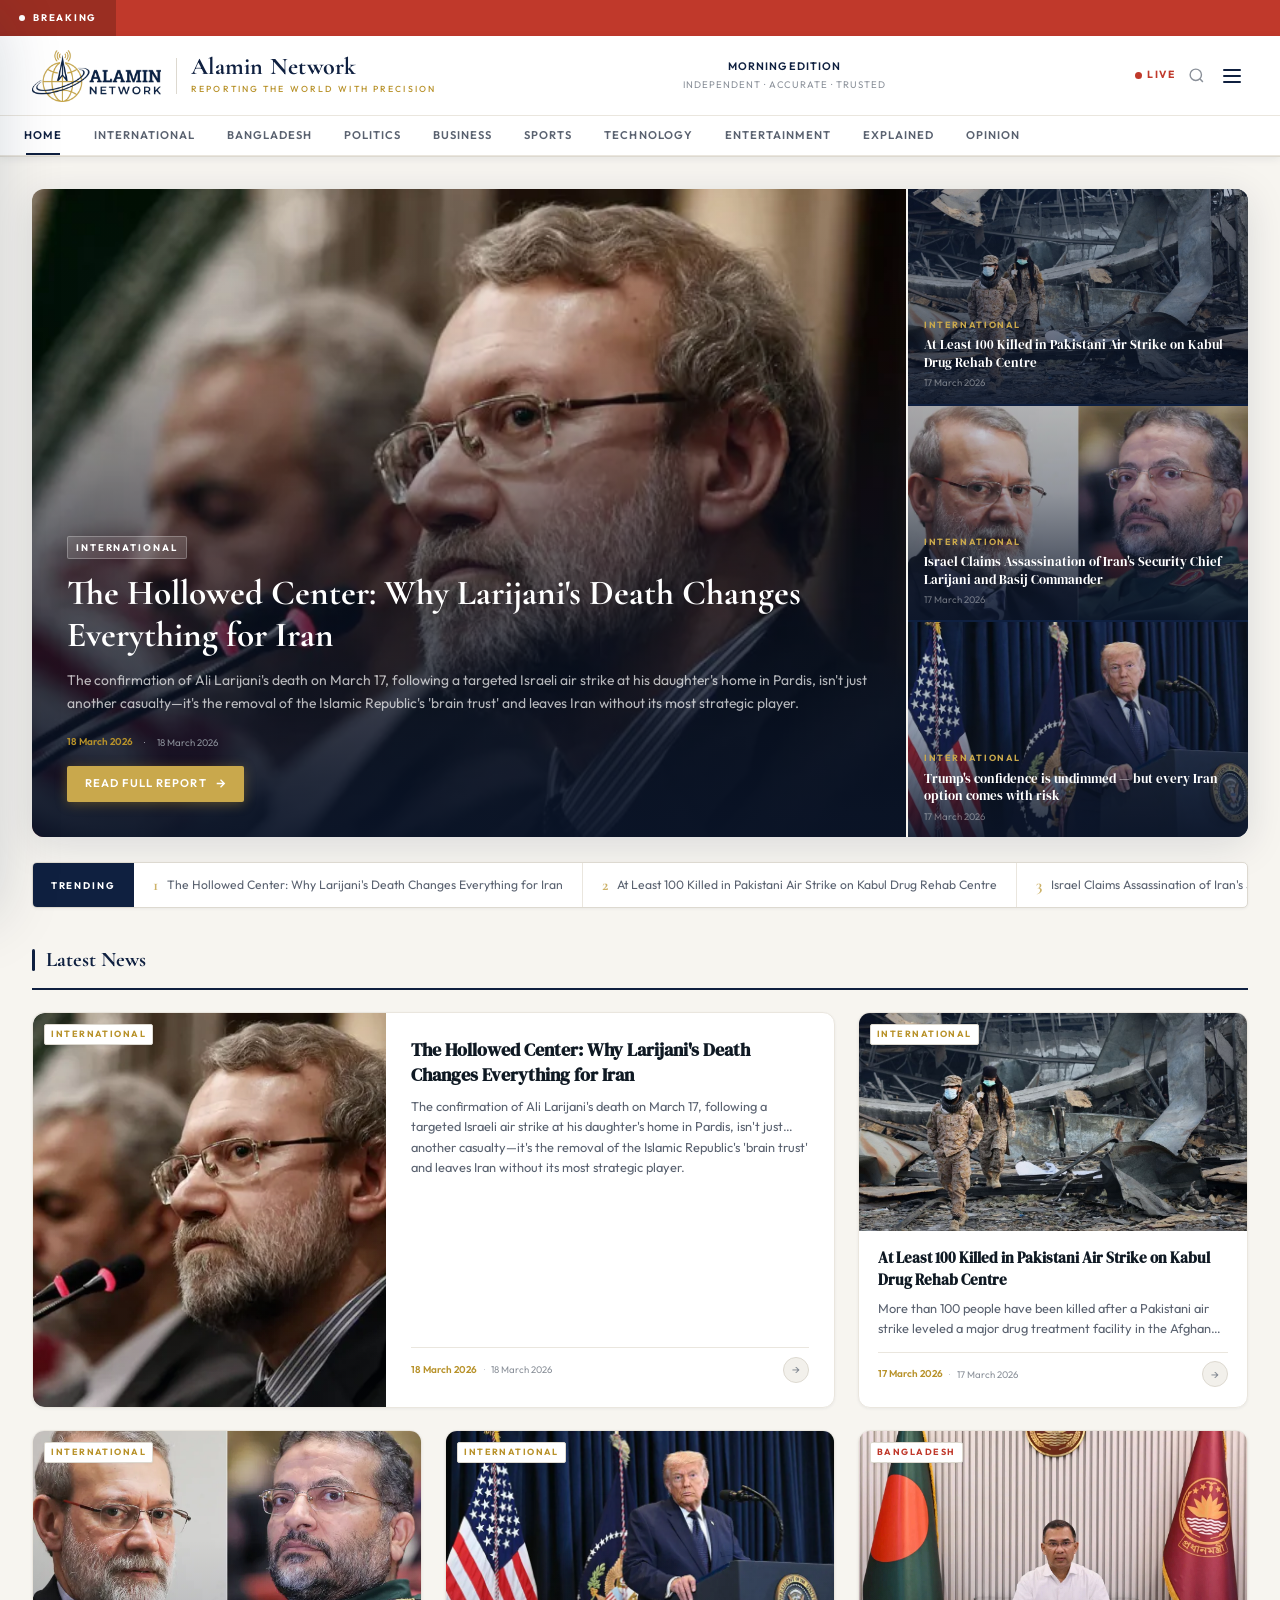
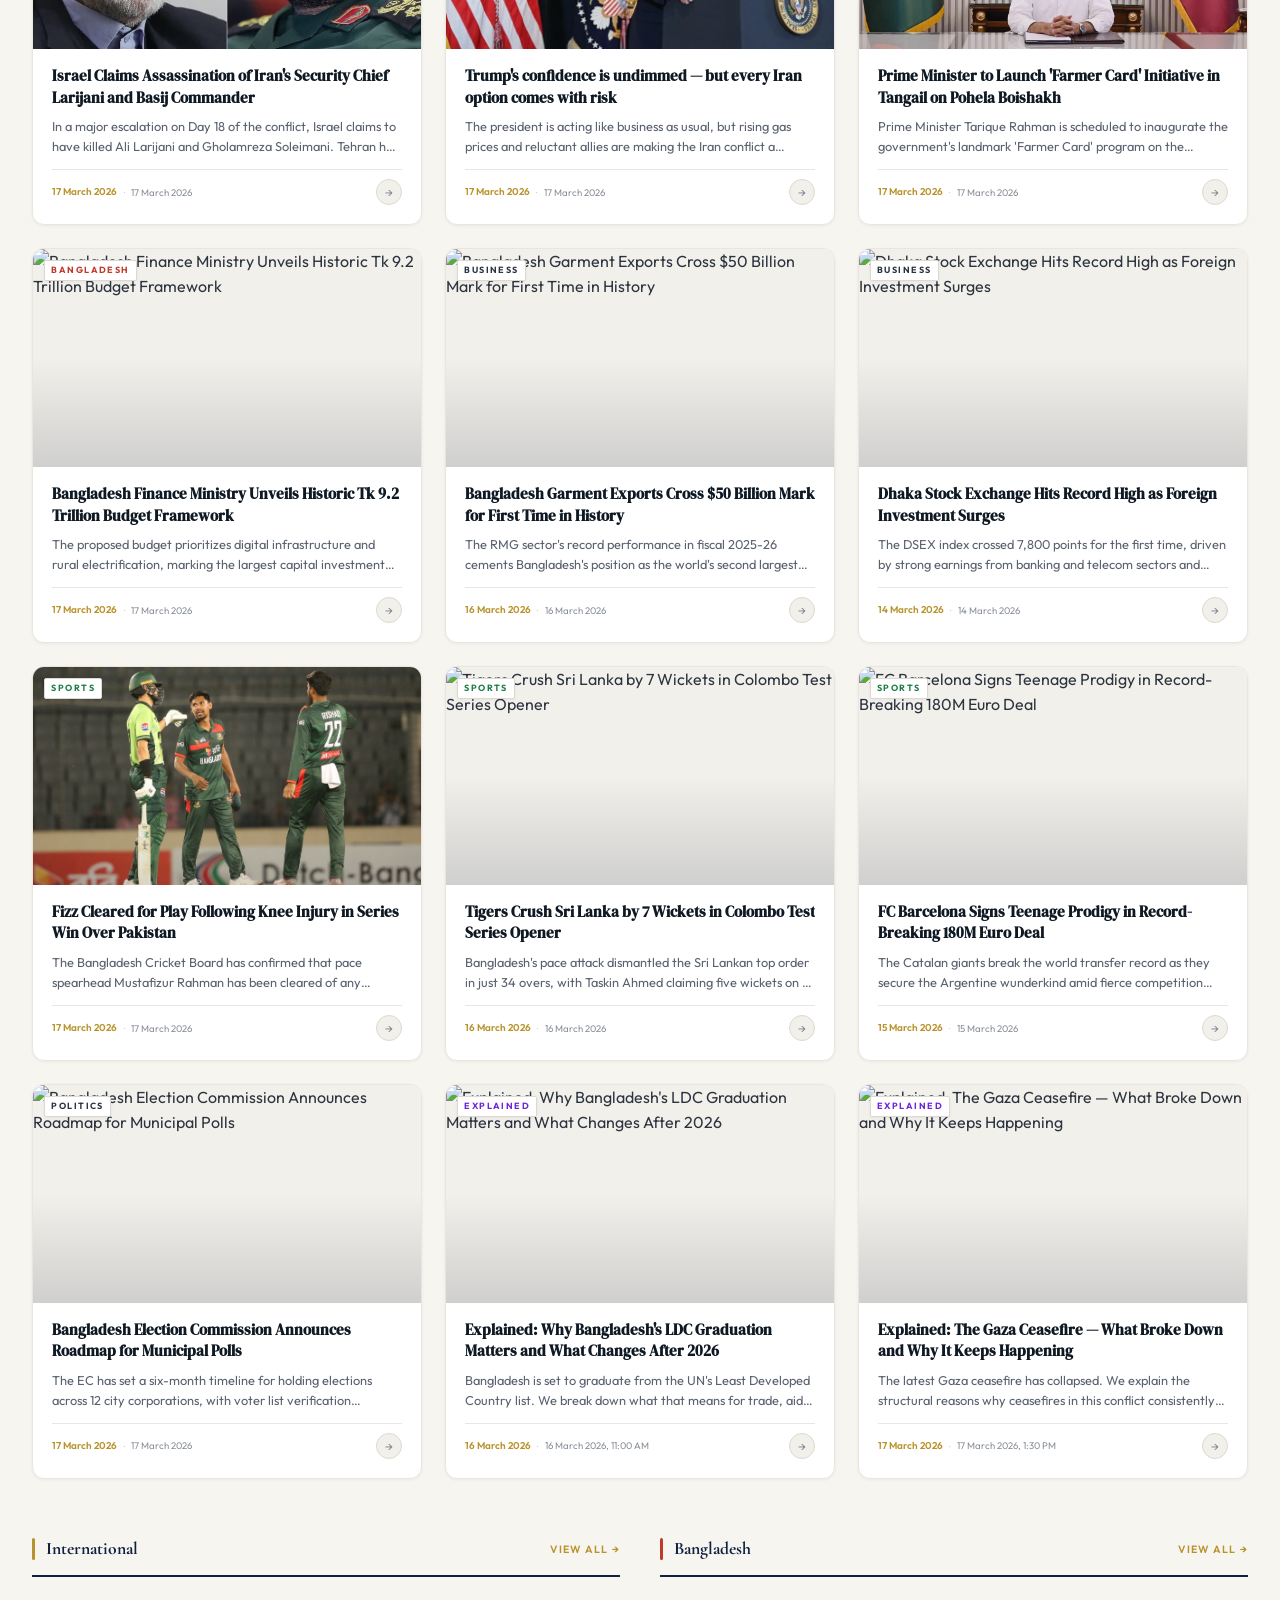
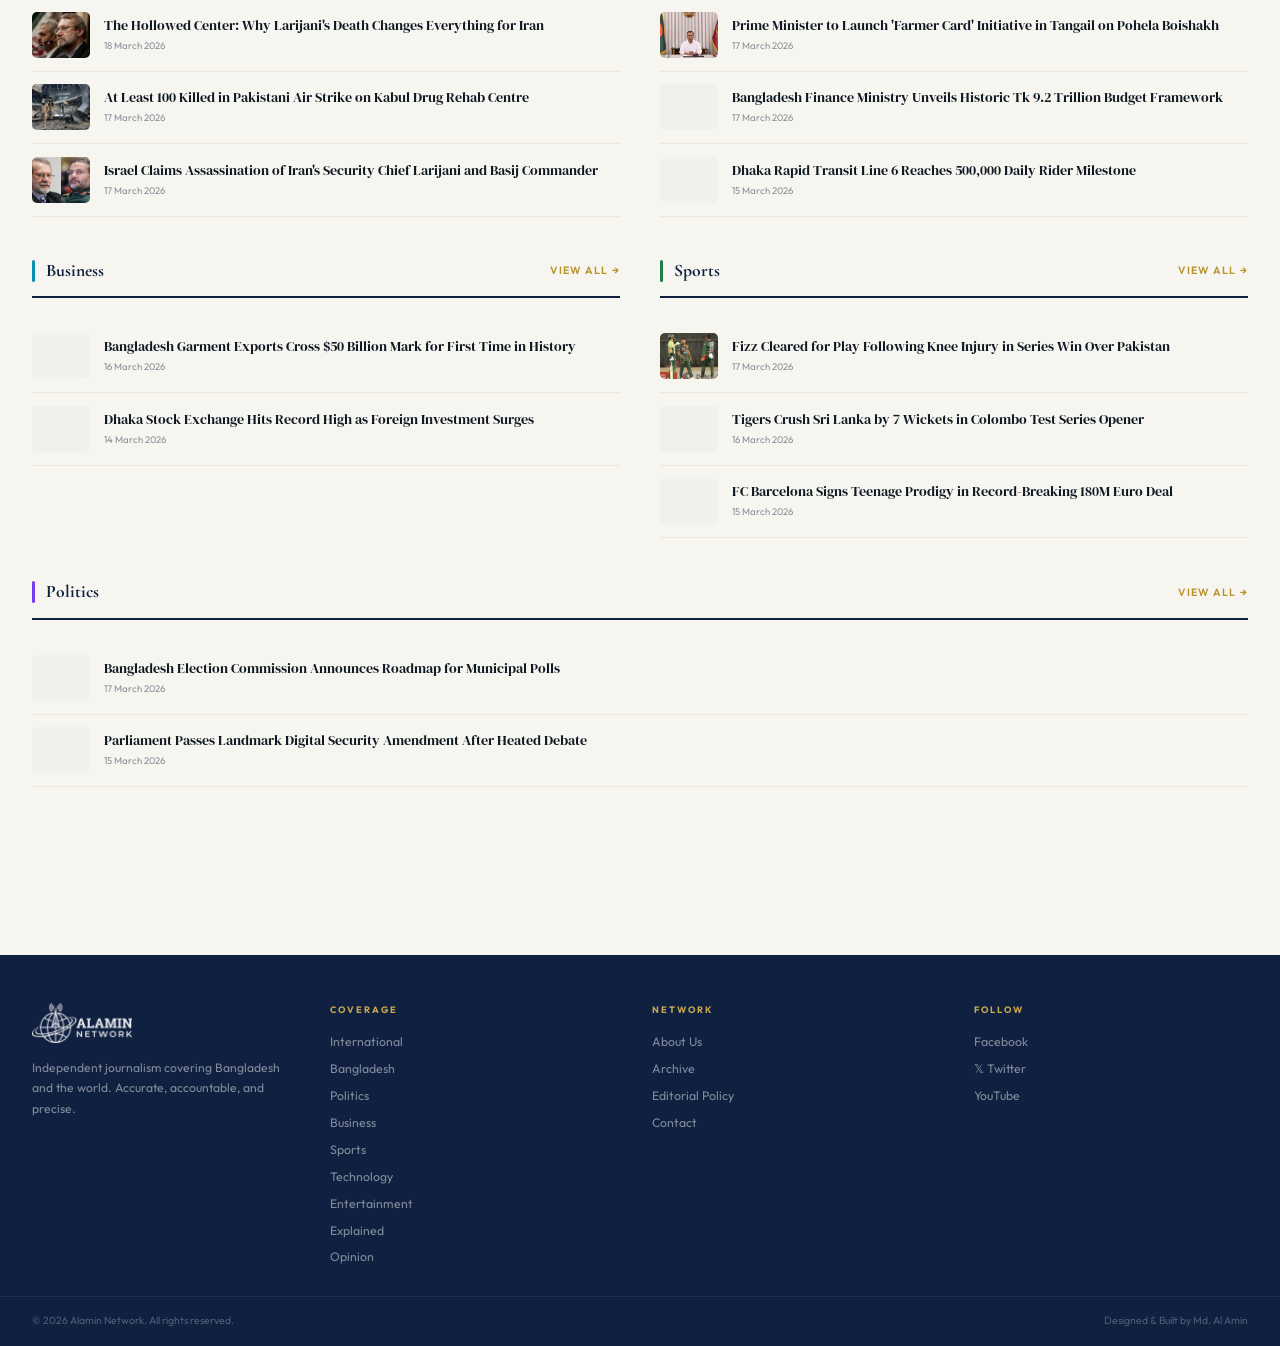
==== commit ce182a6d: "Update index.html" ====
--- a/index.html
+++ b/index.html
@@ -49,13 +49,18 @@
       </button>
     </div>
   </div>
-  <nav class="cat-nav" id="cat-nav">
+    <nav class="cat-nav" id="cat-nav">
     <div class="cat-nav-inner">
-      <a href="index.html" class="cat-link active">Home</a>
-      <a href="category.html?cat=international" class="cat-link" data-cat="international">International</a>
-      <a href="category.html?cat=bangladesh"    class="cat-link" data-cat="bangladesh">Bangladesh</a>
-      <a href="category.html?cat=politics"      class="cat-link" data-cat="politics">Politics</a>
-      <a href="category.html?cat=sports"        class="cat-link" data-cat="sports">Sports</a>
+      <a href="index.html" class="cat-link">Home</a>
+      <a href="category.html?cat=international"  class="cat-link" data-cat="international">International</a>
+      <a href="category.html?cat=bangladesh"     class="cat-link" data-cat="bangladesh">Bangladesh</a>
+      <a href="category.html?cat=politics"       class="cat-link" data-cat="politics">Politics</a>
+      <a href="category.html?cat=business"       class="cat-link" data-cat="business">Business</a>
+      <a href="category.html?cat=sports"         class="cat-link" data-cat="sports">Sports</a>
+      <a href="category.html?cat=technology"     class="cat-link" data-cat="technology">Technology</a>
+      <a href="category.html?cat=entertainment"  class="cat-link" data-cat="entertainment">Entertainment</a>
+      <a href="category.html?cat=explained"      class="cat-link" data-cat="explained">Explained</a>
+      <a href="category.html?cat=opinion"        class="cat-link" data-cat="opinion">Opinion</a>
     </div>
   </nav>
 </header>
--- a/css/main.css
+++ b/css/main.css
@@ -77,29 +77,21 @@
 @keyframes marquee{0%{transform:translateX(0)}100%{transform:translateX(-100%)}}
 
 /* ── HEADER ────────────────────────────────────────── */
-.site-header{position:sticky;top:0;z-index:200;background:var(--surface);border-bottom:1px solid var(--border);box-shadow:var(--sh-sm);transition:box-shadow .3s var(--ease)}
-
-.header-brand-row{max-width:1380px;margin:0 auto;padding:.85rem 2rem;display:grid;grid-template-columns:1fr auto 1fr;align-items:center;gap:1rem;transition:padding .3s var(--ease)}
+.site-header{position:sticky;top:0;z-index:200;background:var(--surface);border-bottom:1px solid var(--border);box-shadow:var(--sh-sm)}
+
+.header-brand-row{max-width:1380px;margin:0 auto;padding:.85rem 2rem;display:flex;align-items:center;gap:1rem}
 
 .header-logo{display:flex;align-items:center;gap:.9rem}
-.logo-img{height:52px;width:auto;object-fit:contain;transition:height .3s var(--ease)}
-.logo-divider{width:1px;height:36px;background:var(--border);transition:opacity .3s var(--ease)}
-.logo-text{display:flex;flex-direction:column;transition:opacity .3s var(--ease)}
+.logo-img{height:52px;width:auto;object-fit:contain}
+.logo-divider{width:1px;height:36px;background:var(--border);flex-shrink:0}
+.logo-text{display:flex;flex-direction:column}
 .logo-text-main{font-family:var(--display);font-size:1.5rem;font-weight:700;color:var(--navy);line-height:1;letter-spacing:.01em}
 .logo-text-sub{font-family:var(--ui);font-size:.55rem;font-weight:500;letter-spacing:.24em;color:var(--gold);text-transform:uppercase;margin-top:.2rem}
 
-.edition-badge{text-align:center;font-family:var(--ui);font-size:.6rem;letter-spacing:.1em;color:var(--text-4);text-transform:uppercase;transition:opacity .3s var(--ease),max-height .3s var(--ease)}
+.edition-badge{text-align:center;font-family:var(--ui);font-size:.6rem;letter-spacing:.1em;color:var(--text-4);text-transform:uppercase;flex:1}
 .edition-name{display:block;color:var(--navy);font-weight:600;font-size:.68rem;margin-bottom:.1rem}
 
-/* Slim header when scrolled */
-.site-header.slim .header-brand-row{padding:.45rem 2rem}
-.site-header.slim .logo-img{height:36px}
-.site-header.slim .logo-divider{opacity:0}
-.site-header.slim .logo-text{opacity:0;pointer-events:none}
-.site-header.slim .edition-badge{opacity:0;pointer-events:none;max-height:0;overflow:hidden}
-.site-header.slim{box-shadow:var(--sh-md)}
-
-.header-actions{display:flex;justify-content:flex-end;align-items:center;gap:.2rem}
+.header-actions{display:flex;align-items:center;gap:.2rem;margin-left:auto;flex-shrink:0}
 .header-btn{background:none;border:none;color:var(--text-4);padding:.45rem .5rem;font-size:.72rem;display:flex;align-items:center;gap:.35rem;font-family:var(--ui);border-radius:var(--r);transition:color .18s var(--ease)}
 .header-btn:hover{color:var(--navy)}
 
@@ -111,11 +103,196 @@
 .hamburger-btn.open .ham-bar:nth-child(2){opacity:0;transform:scaleX(0)}
 .hamburger-btn.open .ham-bar:nth-child(3){transform:translateY(-6px) rotate(-45deg)}
 
-/* Category nav */
-.cat-nav{border-top:1px solid var(--border-lt);background:var(--surface);overflow:hidden;max-height:44px;transition:max-height .25s cubic-bezier(.4,0,.2,1),opacity .25s cubic-bezier(.4,0,.2,1),transform .25s cubic-bezier(.4,0,.2,1);opacity:1;transform:translateY(0);will-change:transform,opacity,max-height}
-.cat-nav.hidden{max-height:0;opacity:0;transform:translateY(-4px)}
-.cat-nav-inner{max-width:1380px;margin:0 auto;padding:0 2rem;display:flex;align-items:center}
-.cat-link{font-family:var(--ui);font-size:.72rem;font-weight:600;letter-spacing:.1em;text-transform:uppercase;color:var(--text-3);padding:.68rem 1.1rem;position:relative;transition:color .18s}
+/* ── CATEGORY NAV ──────────────────────────────────── */
+
+
+
+
+/* ── BREAKING BANNER ───────────────────────────────── */
+.breaking-banner{background:var(--red);display:none;align-items:center;height:36px;overflow:hidden}
+.breaking-banner.visible{display:flex}
+.breaking-tag{background:rgba(0,0,0,.2);color:#fff;font-family:var(--ui);font-size:.6rem;font-weight:700;letter-spacing:.18em;text-transform:uppercase;padding:0 1.2rem;height:100%;display:flex;align-items:center;gap:.5rem;flex-shrink:0;white-space:nowrap}
+.breaking-dot{width:6px;height:6px;background:#fff;border-radius:50%;animation:blink 1s ease-in-out infinite}
+@keyframes blink{0%,100%{opacity:1}50%{opacity:.3}}
+.breaking-scroll{flex:1;overflow:hidden}
+.breaking-scroll-inner{display:inline-block;white-space:nowrap;animation:marquee 30s linear infinite;font-family:var(--ui);font-size:.78rem;color:rgba(255,255,255,.92);padding-left:100%;line-height:36px}
+@keyframes marquee{0%{transform:translateX(0)}100%{transform:translateX(-100%)}}
+
+/* ── HEADER ────────────────────────────────────────── */
+.site-header{
+  position: sticky;
+  top: 0;
+  z-index: 200;
+  background: var(--surface);
+  border-bottom: 1px solid var(--border);
+  box-shadow: var(--sh-sm);
+}
+
+.header-brand-row{
+  max-width: 1380px;
+  margin: 0 auto;
+  padding: .85rem 2rem;
+  display: flex;
+  flex-wrap: nowrap;
+  align-items: center;
+  gap: .8rem;
+  overflow: hidden;
+}
+
+.header-logo{
+  display: flex;
+  align-items: center;
+  gap: .9rem;
+  flex-shrink: 0;
+}
+
+.logo-img{
+  height: 52px;
+  width: auto;
+  object-fit: contain;
+  flex-shrink: 0;
+  transition: height .3s cubic-bezier(.4,0,.2,1);
+}
+
+.logo-divider{
+  width: 1px;
+  height: 36px;
+  background: var(--border);
+  flex-shrink: 0;
+  transition: opacity .25s ease, width .25s ease;
+}
+
+.logo-text{
+  display: flex;
+  flex-direction: column;
+  overflow: hidden;
+  white-space: nowrap;
+  transition: opacity .25s ease, max-width .3s cubic-bezier(.4,0,.2,1);
+  max-width: 280px;
+  opacity: 1;
+}
+
+.logo-text-main{font-family:var(--display);font-size:1.5rem;font-weight:700;color:var(--navy);line-height:1;letter-spacing:.01em}
+.logo-text-sub{font-family:var(--ui);font-size:.55rem;font-weight:500;letter-spacing:.24em;color:var(--gold);text-transform:uppercase;margin-top:.2rem}
+
+.edition-badge{
+  text-align: center;
+  font-family: var(--ui);
+  font-size: .6rem;
+  letter-spacing: .1em;
+  color: var(--text-4);
+  text-transform: uppercase;
+  transition: opacity .25s ease;
+  opacity: 1;
+  flex-shrink: 0;
+  margin: 0 auto;
+}
+.edition-name{display:block;color:var(--navy);font-weight:600;font-size:.68rem;margin-bottom:.1rem}
+
+.header-actions{
+  display: flex;
+  justify-content: flex-end;
+  align-items: center;
+  gap: .2rem;
+  flex-shrink: 0;
+}
+.header-btn{background:none;border:none;color:var(--text-4);padding:.45rem .5rem;font-size:.72rem;display:flex;align-items:center;gap:.35rem;font-family:var(--ui);border-radius:var(--r);transition:color .18s var(--ease)}
+.header-btn:hover{color:var(--navy)}
+
+/* Hamburger */
+.hamburger-btn{background:none;border:none;width:32px;height:32px;display:flex;flex-direction:column;justify-content:center;align-items:center;gap:4px;border-radius:var(--r);transition:opacity .18s}
+.hamburger-btn:hover{opacity:.6}
+.ham-bar{width:18px;height:2px;background:var(--navy);border-radius:2px;transition:background .18s,transform .25s var(--ease),opacity .25s;display:block}
+.hamburger-btn.open .ham-bar:nth-child(1){transform:translateY(6px) rotate(45deg)}
+.hamburger-btn.open .ham-bar:nth-child(2){opacity:0;transform:scaleX(0)}
+.hamburger-btn.open .ham-bar:nth-child(3){transform:translateY(-6px) rotate(-45deg)}
+
+/* ── INLINE NAV — appears inside header on scroll ── */
+.header-inline-nav{
+  display: none;
+  align-items: center;
+  gap: 0;
+  overflow: hidden;
+  opacity: 0;
+  transition: opacity .25s ease;
+  flex: 1;
+  justify-content: center;
+}
+.header-inline-nav.visible{
+  display: flex;
+  opacity: 1;
+}
+.header-inline-nav a{
+  font-family: var(--ui);
+  font-size: .68rem;
+  font-weight: 600;
+  letter-spacing: .09em;
+  text-transform: uppercase;
+  color: var(--text-3);
+  padding: .4rem .85rem;
+  position: relative;
+  transition: color .18s;
+  white-space: nowrap;
+}
+.header-inline-nav a::after{
+  content: '';
+  position: absolute;
+  bottom: -2px;
+  left: .85rem;
+  right: .85rem;
+  height: 2px;
+  background: var(--navy);
+  transform: scaleX(0);
+  transition: transform .22s var(--ease);
+}
+.header-inline-nav a:hover{ color: var(--navy); }
+.header-inline-nav a:hover::after{ transform: scaleX(1); }
+.header-inline-nav a.active{ color: var(--navy); }
+.header-inline-nav a.active::after{ transform: scaleX(1); }
+
+/* ── SCROLLED STATE ── */
+.site-header.scrolled .logo-img{ height: 34px; }
+.site-header.scrolled .logo-divider{ opacity: 0; width: 0; overflow: hidden; }
+.site-header.scrolled .logo-text{ opacity: 0; max-width: 0; pointer-events: none; }
+.site-header.scrolled .edition-badge{ opacity: 0; pointer-events: none; }
+.site-header.scrolled .header-brand-row{ padding: .5rem 2rem; }
+.site-header.scrolled{ box-shadow: 0 2px 16px rgba(15,32,64,.1); }
+
+/* ── CATEGORY NAV — homepage only, horizontal scrollable ── */
+.cat-nav{
+  border-top: 1px solid var(--border-lt);
+  border-bottom: 1px solid var(--border-lt);
+  background: var(--surface);
+  overflow-x: auto;
+  overflow-y: hidden;
+  scrollbar-width: none;
+  -ms-overflow-style: none;
+  -webkit-overflow-scrolling: touch;
+  position: relative;
+}
+.cat-nav::-webkit-scrollbar{ display: none; }
+
+/* Fade on right edge to hint more content */
+.cat-nav::after{
+  content: '';
+  position: sticky;
+  right: 0;
+  top: 0;
+  bottom: 0;
+  width: 40px;
+  flex-shrink: 0;
+  background: linear-gradient(to right, transparent, var(--surface));
+  pointer-events: none;
+}
+
+.cat-nav-inner{
+  display: flex;
+  align-items: center;
+  padding: 0 .5rem;
+  width: max-content;
+  min-width: 100%;
+}
+.cat-link{font-family:var(--ui);font-size:.7rem;font-weight:600;letter-spacing:.09em;text-transform:uppercase;color:var(--text-3);padding:.65rem 1rem;position:relative;transition:color .18s;white-space:nowrap;flex-shrink:0}
 .cat-link::after{content:'';position:absolute;bottom:0;left:1.1rem;right:1.1rem;height:2px;background:var(--navy);transform:scaleX(0);transition:transform .22s var(--ease)}
 .cat-link:hover{color:var(--navy)}
 .cat-link:hover::after,.cat-link.active::after{transform:scaleX(1)}
@@ -365,7 +542,6 @@
   .site-main{padding:0 1rem 4rem}
   .header-brand-row{grid-template-columns:1fr auto;padding:.65rem 1rem}
   .edition-badge{display:none}
-  .cat-nav{display:none}
   .logo-text{display:none}
   .logo-divider{display:none}
   .logo-img{height:40px}
@@ -481,3 +657,8 @@
 /* ── PAGE TRANSITIONS ──────────────────────────────── */
 .page-transition{position:fixed;inset:0;background:var(--surface);z-index:9998;pointer-events:none;opacity:0;transition:opacity .22s var(--ease)}
 .page-transition.fade-in{opacity:1}
+
+/* ── INLINE NAV — desktop only ─────────────────────── */
+
+
+
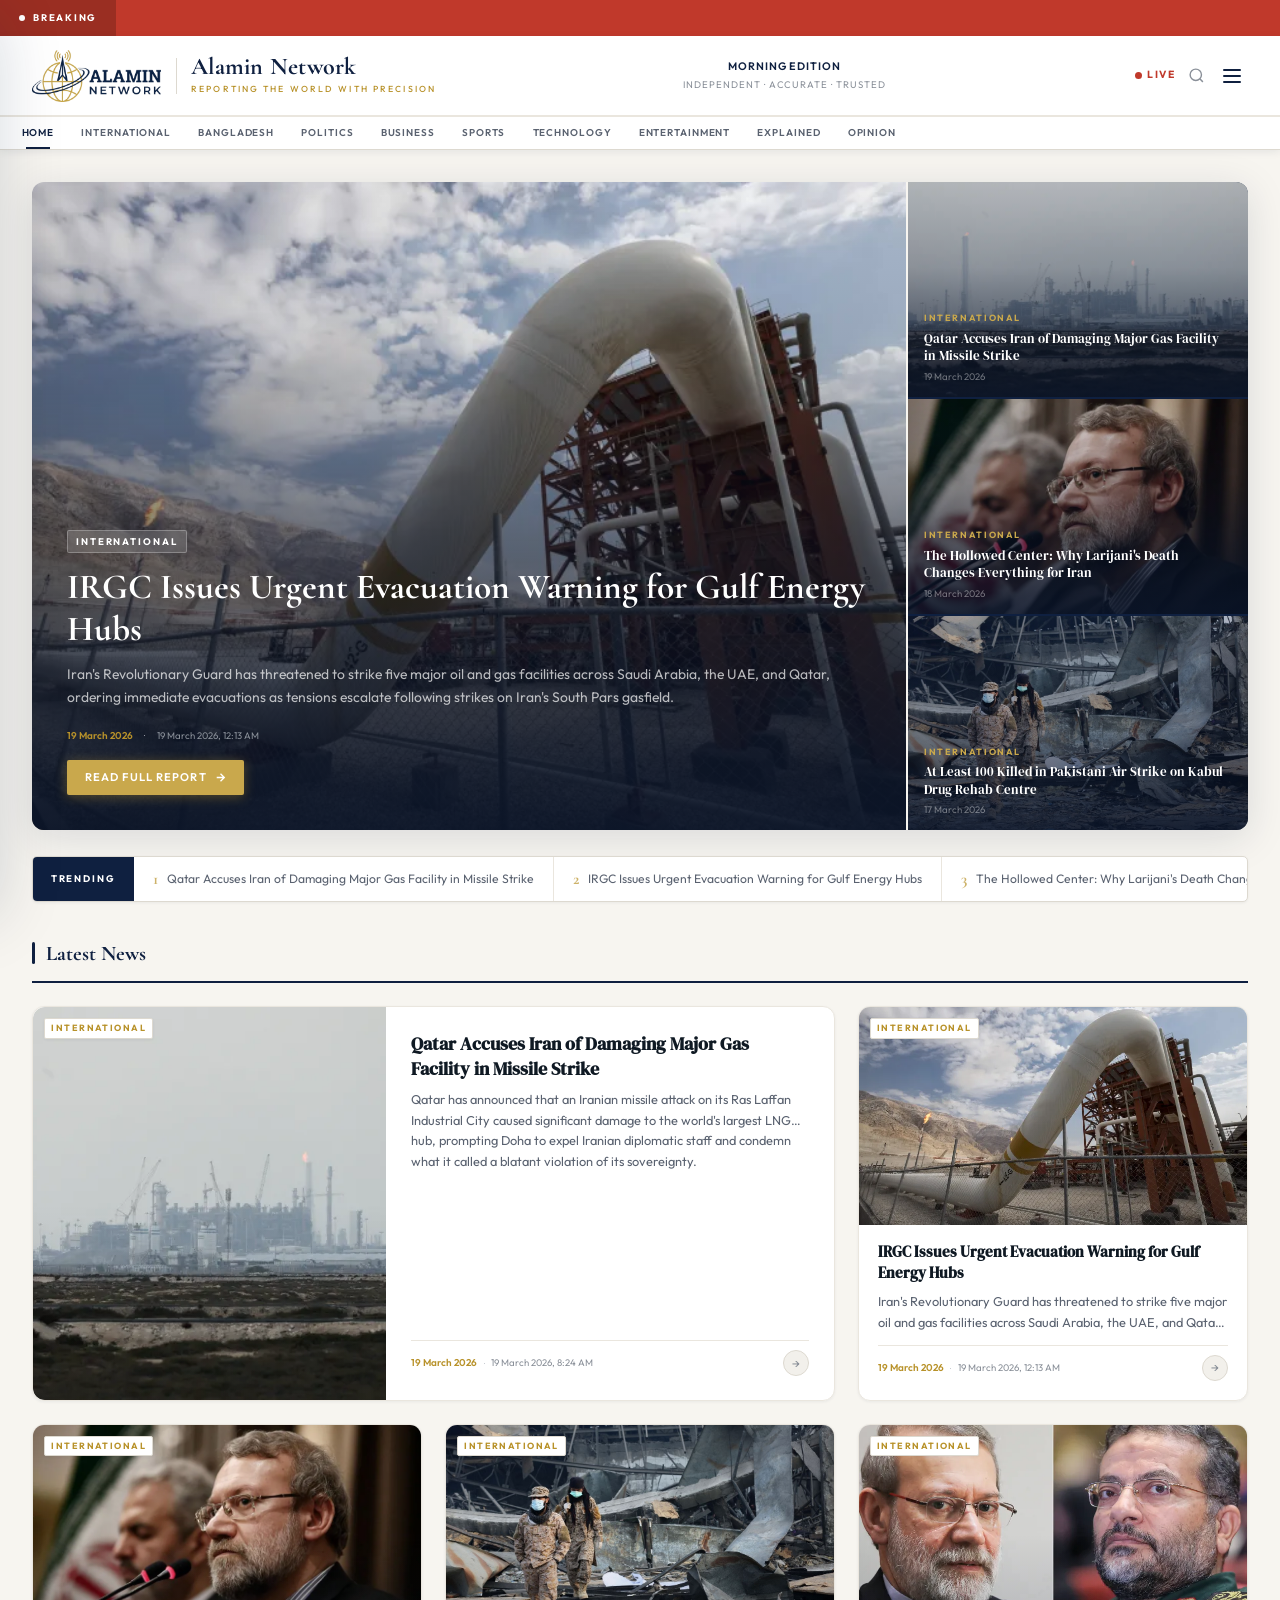
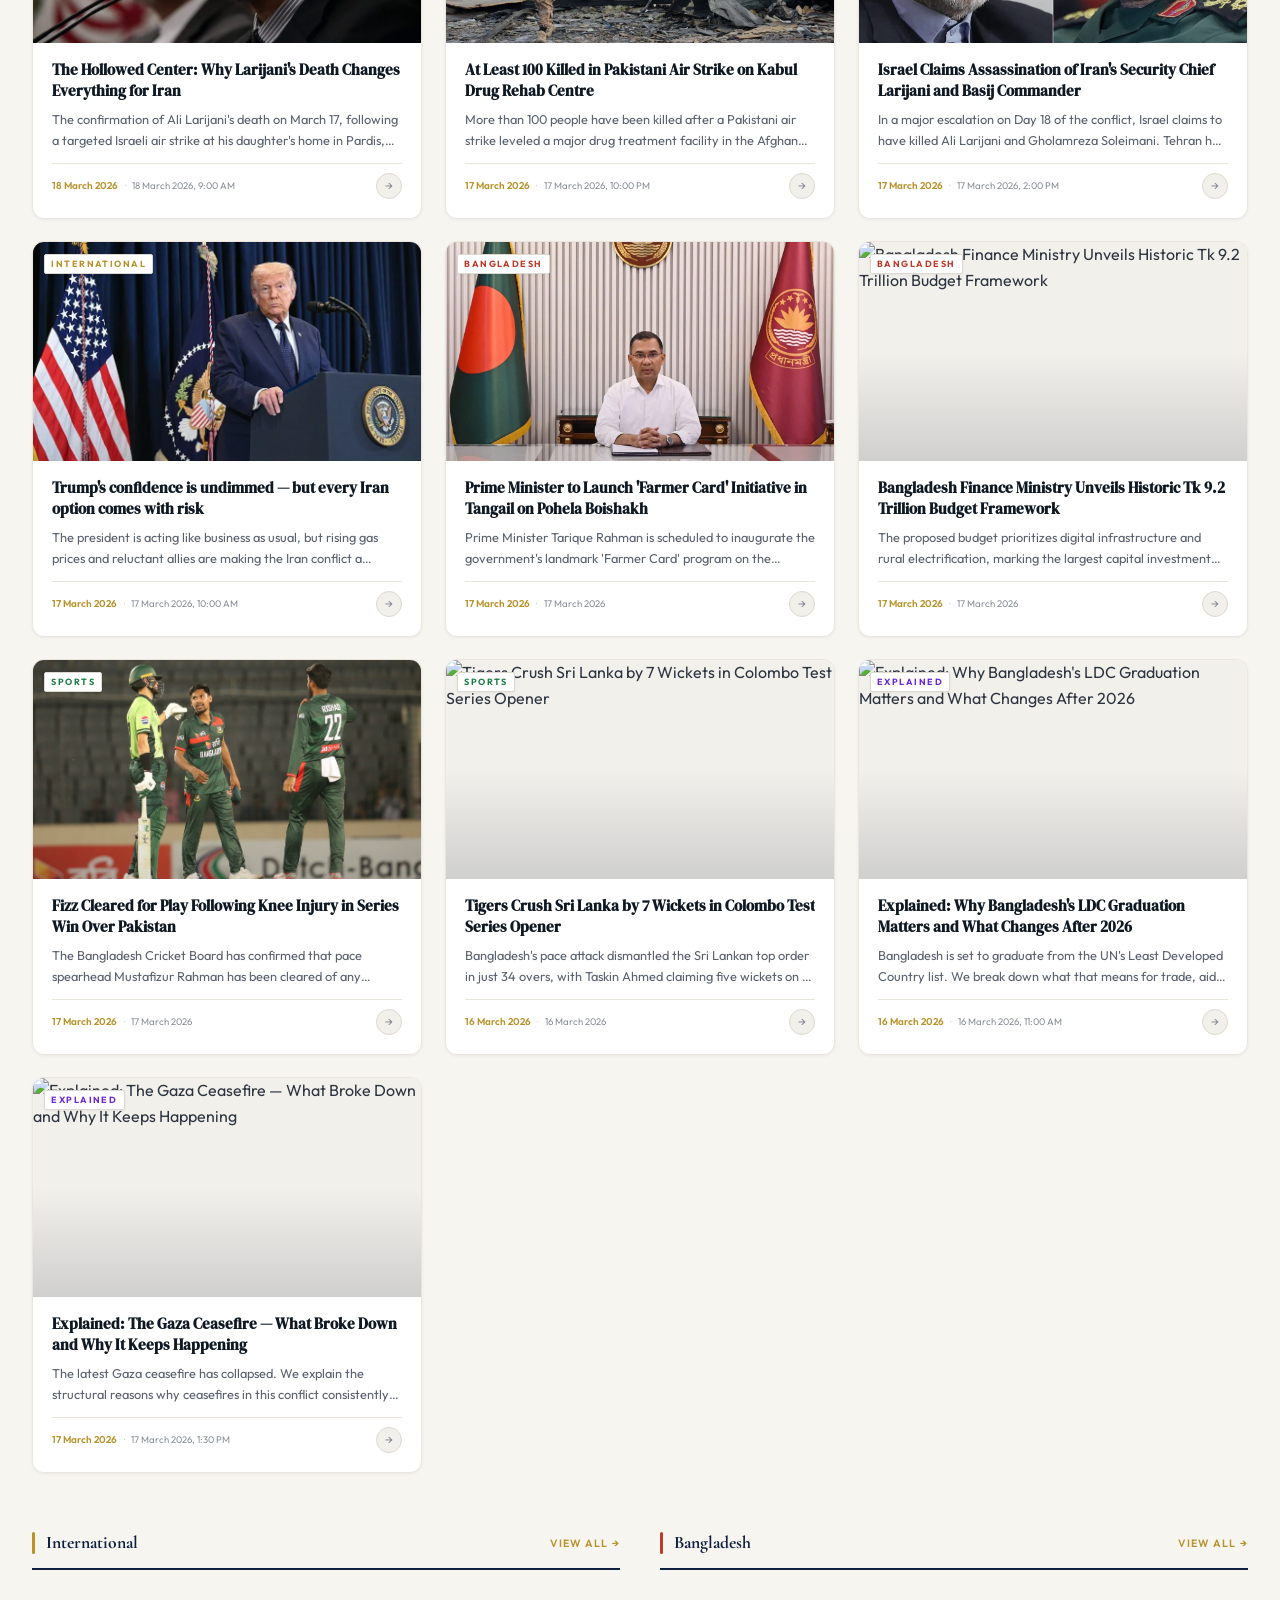
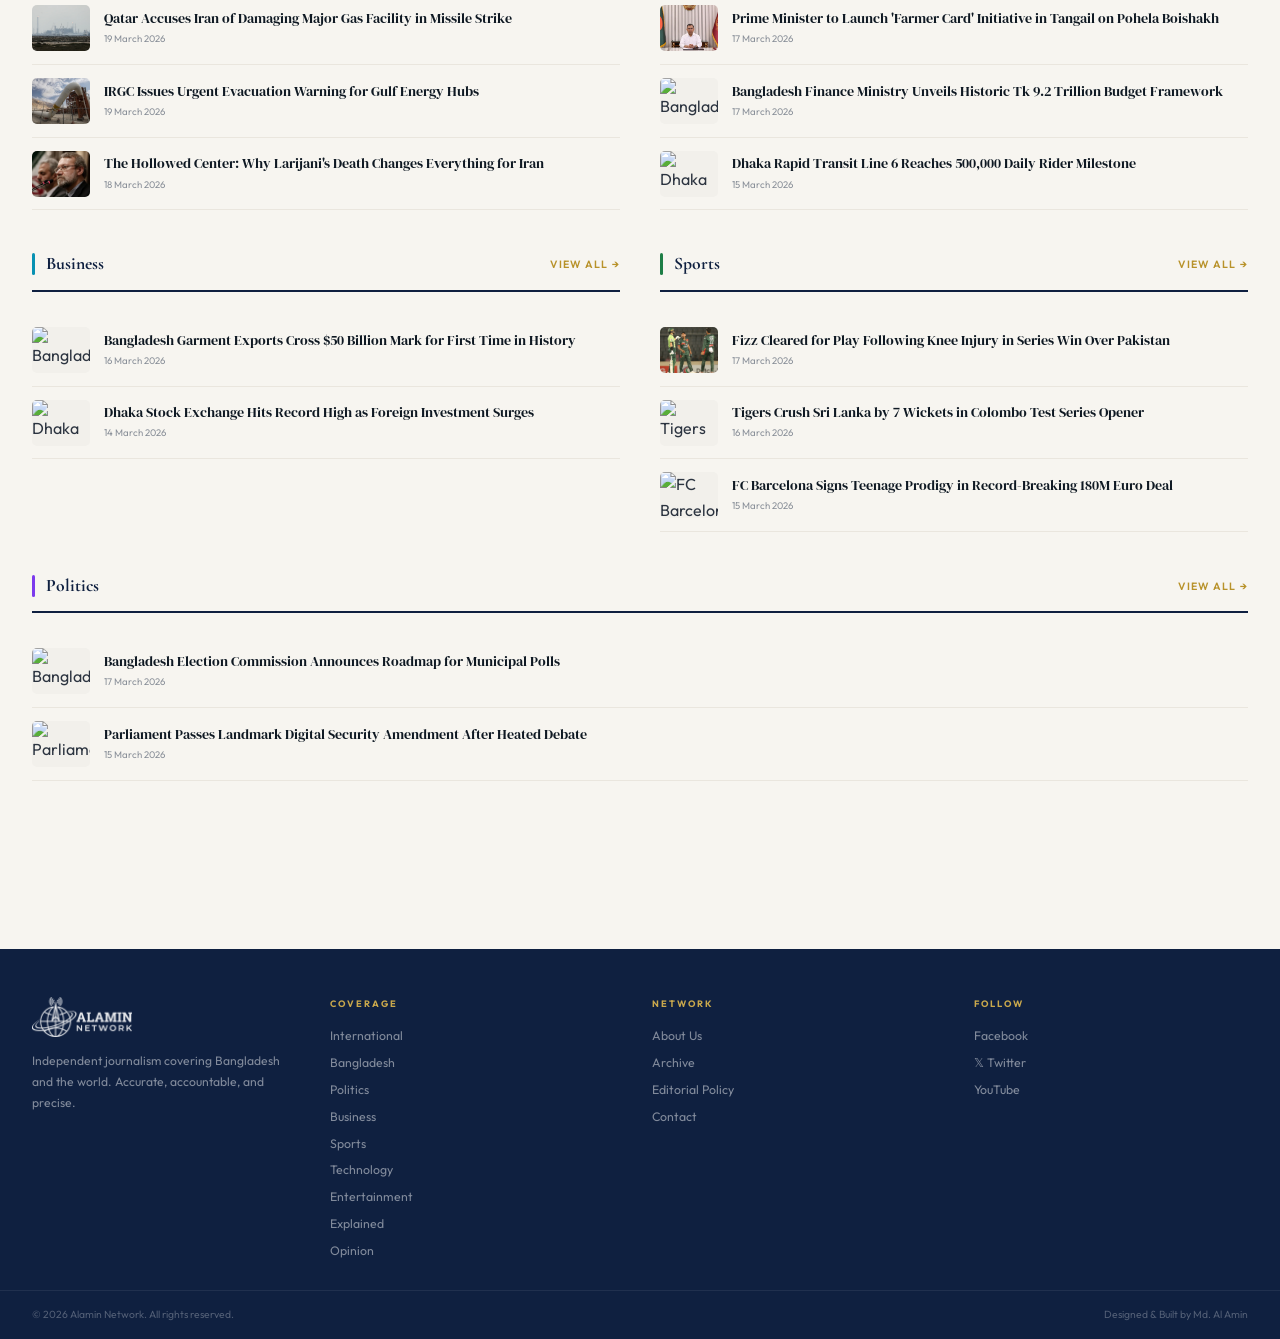
==== commit eb6e2401: "Update index.html" ====
--- a/index.html
+++ b/index.html
@@ -205,7 +205,7 @@
         <a href="about.html">About Us</a>
         <a href="archive.html">Archive</a>
         <a href="#">Editorial Policy</a>
-        <a href="#">Contact</a>
+        <a href="contact.html">Contact</a>
       </div>
     </div>
     <div>
--- a/css/main.css
+++ b/css/main.css
@@ -76,38 +76,71 @@
 .breaking-scroll-inner{display:inline-block;white-space:nowrap;animation:marquee 30s linear infinite;font-family:var(--ui);font-size:.78rem;color:rgba(255,255,255,.92);padding-left:100%;line-height:36px}
 @keyframes marquee{0%{transform:translateX(0)}100%{transform:translateX(-100%)}}
 
-/* ── HEADER ────────────────────────────────────────── */
-.site-header{position:sticky;top:0;z-index:200;background:var(--surface);border-bottom:1px solid var(--border);box-shadow:var(--sh-sm)}
-
-.header-brand-row{max-width:1380px;margin:0 auto;padding:.85rem 2rem;display:flex;align-items:center;gap:1rem}
-
-.header-logo{display:flex;align-items:center;gap:.9rem}
-.logo-img{height:52px;width:auto;object-fit:contain}
-.logo-divider{width:1px;height:36px;background:var(--border);flex-shrink:0}
+/* ── HEADER ── compact, slides as one unit with nav ── */
+.site-header{
+  position: sticky;
+  top: 0;
+  z-index: 200;
+  background: var(--surface);
+  box-shadow: var(--sh-sm);
+  /* Slide entire header+nav as one unit */
+  will-change: transform;
+  transform: translateY(0);
+  transition: transform .32s cubic-bezier(.4,0,.2,1),
+              box-shadow .3s ease;
+}
+.site-header.hide-up{
+  transform: translateY(-100%);
+}
+.site-header.scrolled{
+  box-shadow: 0 2px 16px rgba(15,32,64,.12);
+}
+
+/* Compact brand row */
+.header-brand-row{
+  max-width: 1380px;
+  margin: 0 auto;
+  padding: .55rem 2rem;
+  display: flex;
+  align-items: center;
+  gap: .8rem;
+  border-bottom: 1px solid var(--border-lt);
+}
+
+.header-logo{display:flex;align-items:center;gap:.7rem;flex-shrink:0}
+
+/* Compact logo — small and professional */
+.logo-img{height:38px;width:auto;object-fit:contain;flex-shrink:0}
+.logo-divider{width:1px;height:26px;background:var(--border);flex-shrink:0}
 .logo-text{display:flex;flex-direction:column}
-.logo-text-main{font-family:var(--display);font-size:1.5rem;font-weight:700;color:var(--navy);line-height:1;letter-spacing:.01em}
-.logo-text-sub{font-family:var(--ui);font-size:.55rem;font-weight:500;letter-spacing:.24em;color:var(--gold);text-transform:uppercase;margin-top:.2rem}
-
-.edition-badge{text-align:center;font-family:var(--ui);font-size:.6rem;letter-spacing:.1em;color:var(--text-4);text-transform:uppercase;flex:1}
-.edition-name{display:block;color:var(--navy);font-weight:600;font-size:.68rem;margin-bottom:.1rem}
-
-.header-actions{display:flex;align-items:center;gap:.2rem;margin-left:auto;flex-shrink:0}
-.header-btn{background:none;border:none;color:var(--text-4);padding:.45rem .5rem;font-size:.72rem;display:flex;align-items:center;gap:.35rem;font-family:var(--ui);border-radius:var(--r);transition:color .18s var(--ease)}
+.logo-text-main{font-family:var(--display);font-size:1.15rem;font-weight:700;color:var(--navy);line-height:1;letter-spacing:.01em;white-space:nowrap}
+.logo-text-sub{font-family:var(--ui);font-size:.48rem;font-weight:500;letter-spacing:.22em;color:var(--gold);text-transform:uppercase;margin-top:.15rem;white-space:nowrap}
+
+/* Edition — centered, small */
+.edition-badge{
+  text-align:center;
+  font-family:var(--ui);
+  font-size:.55rem;
+  letter-spacing:.1em;
+  color:var(--text-4);
+  text-transform:uppercase;
+  flex:1;
+}
+.edition-name{display:block;color:var(--navy);font-weight:600;font-size:.6rem;margin-bottom:.1rem}
+
+.header-actions{display:flex;align-items:center;gap:.15rem;margin-left:auto;flex-shrink:0}
+.header-btn{background:none;border:none;color:var(--text-4);padding:.4rem .45rem;font-size:.7rem;display:flex;align-items:center;gap:.3rem;font-family:var(--ui);border-radius:var(--r);transition:color .18s var(--ease)}
 .header-btn:hover{color:var(--navy)}
 
 /* Hamburger */
-.hamburger-btn{background:none;border:none;width:32px;height:32px;display:flex;flex-direction:column;justify-content:center;align-items:center;gap:4px;border-radius:var(--r);transition:opacity .18s}
+.hamburger-btn{background:none;border:none;width:30px;height:30px;display:flex;flex-direction:column;justify-content:center;align-items:center;gap:4px;border-radius:var(--r);transition:opacity .18s}
 .hamburger-btn:hover{opacity:.6}
-.ham-bar{width:18px;height:2px;background:var(--navy);border-radius:2px;transition:background .18s,transform .25s var(--ease),opacity .25s;display:block}
-.hamburger-btn.open .ham-bar:nth-child(1){transform:translateY(6px) rotate(45deg)}
+.ham-bar{width:17px;height:1.5px;background:var(--navy);border-radius:2px;transition:background .18s,transform .25s var(--ease),opacity .25s;display:block}
+.hamburger-btn.open .ham-bar:nth-child(1){transform:translateY(5.5px) rotate(45deg)}
 .hamburger-btn.open .ham-bar:nth-child(2){opacity:0;transform:scaleX(0)}
-.hamburger-btn.open .ham-bar:nth-child(3){transform:translateY(-6px) rotate(-45deg)}
-
-/* ── CATEGORY NAV ──────────────────────────────────── */
-
-
-
-
+.hamburger-btn.open .ham-bar:nth-child(3){transform:translateY(-5.5px) rotate(-45deg)}
+
+/* ── CATEGORY NAV — scrollable strip, part of sticky header ── */
 /* ── BREAKING BANNER ───────────────────────────────── */
 .breaking-banner{background:var(--red);display:none;align-items:center;height:36px;overflow:hidden}
 .breaking-banner.visible{display:flex}
@@ -234,34 +267,9 @@
   transition: color .18s;
   white-space: nowrap;
 }
-.header-inline-nav a::after{
-  content: '';
-  position: absolute;
-  bottom: -2px;
-  left: .85rem;
-  right: .85rem;
-  height: 2px;
-  background: var(--navy);
-  transform: scaleX(0);
-  transition: transform .22s var(--ease);
-}
-.header-inline-nav a:hover{ color: var(--navy); }
-.header-inline-nav a:hover::after{ transform: scaleX(1); }
-.header-inline-nav a.active{ color: var(--navy); }
-.header-inline-nav a.active::after{ transform: scaleX(1); }
-
-/* ── SCROLLED STATE ── */
-.site-header.scrolled .logo-img{ height: 34px; }
-.site-header.scrolled .logo-divider{ opacity: 0; width: 0; overflow: hidden; }
-.site-header.scrolled .logo-text{ opacity: 0; max-width: 0; pointer-events: none; }
-.site-header.scrolled .edition-badge{ opacity: 0; pointer-events: none; }
-.site-header.scrolled .header-brand-row{ padding: .5rem 2rem; }
-.site-header.scrolled{ box-shadow: 0 2px 16px rgba(15,32,64,.1); }
-
-/* ── CATEGORY NAV — homepage only, horizontal scrollable ── */
+/* ── CATEGORY NAV — scrollable strip, compact ── */
 .cat-nav{
   border-top: 1px solid var(--border-lt);
-  border-bottom: 1px solid var(--border-lt);
   background: var(--surface);
   overflow-x: auto;
   overflow-y: hidden;
@@ -292,7 +300,7 @@
   width: max-content;
   min-width: 100%;
 }
-.cat-link{font-family:var(--ui);font-size:.7rem;font-weight:600;letter-spacing:.09em;text-transform:uppercase;color:var(--text-3);padding:.65rem 1rem;position:relative;transition:color .18s;white-space:nowrap;flex-shrink:0}
+.cat-link{font-family:var(--ui);font-size:.62rem;font-weight:600;letter-spacing:.09em;text-transform:uppercase;color:var(--text-3);padding:.5rem .85rem;position:relative;transition:color .18s;white-space:nowrap;flex-shrink:0}
 .cat-link::after{content:'';position:absolute;bottom:0;left:1.1rem;right:1.1rem;height:2px;background:var(--navy);transform:scaleX(0);transition:transform .22s var(--ease)}
 .cat-link:hover{color:var(--navy)}
 .cat-link:hover::after,.cat-link.active::after{transform:scaleX(1)}
@@ -540,11 +548,11 @@
 }
 @media(max-width:768px){
   .site-main{padding:0 1rem 4rem}
-  .header-brand-row{grid-template-columns:1fr auto;padding:.65rem 1rem}
+  .header-brand-row{padding:.45rem 1rem}
   .edition-badge{display:none}
   .logo-text{display:none}
   .logo-divider{display:none}
-  .logo-img{height:40px}
+  .logo-img{height:32px}
   .news-grid{grid-template-columns:1fr;gap:1rem}
   .news-grid .news-card:first-child{grid-column:span 1}
   .hero{margin:1rem 0 0}
